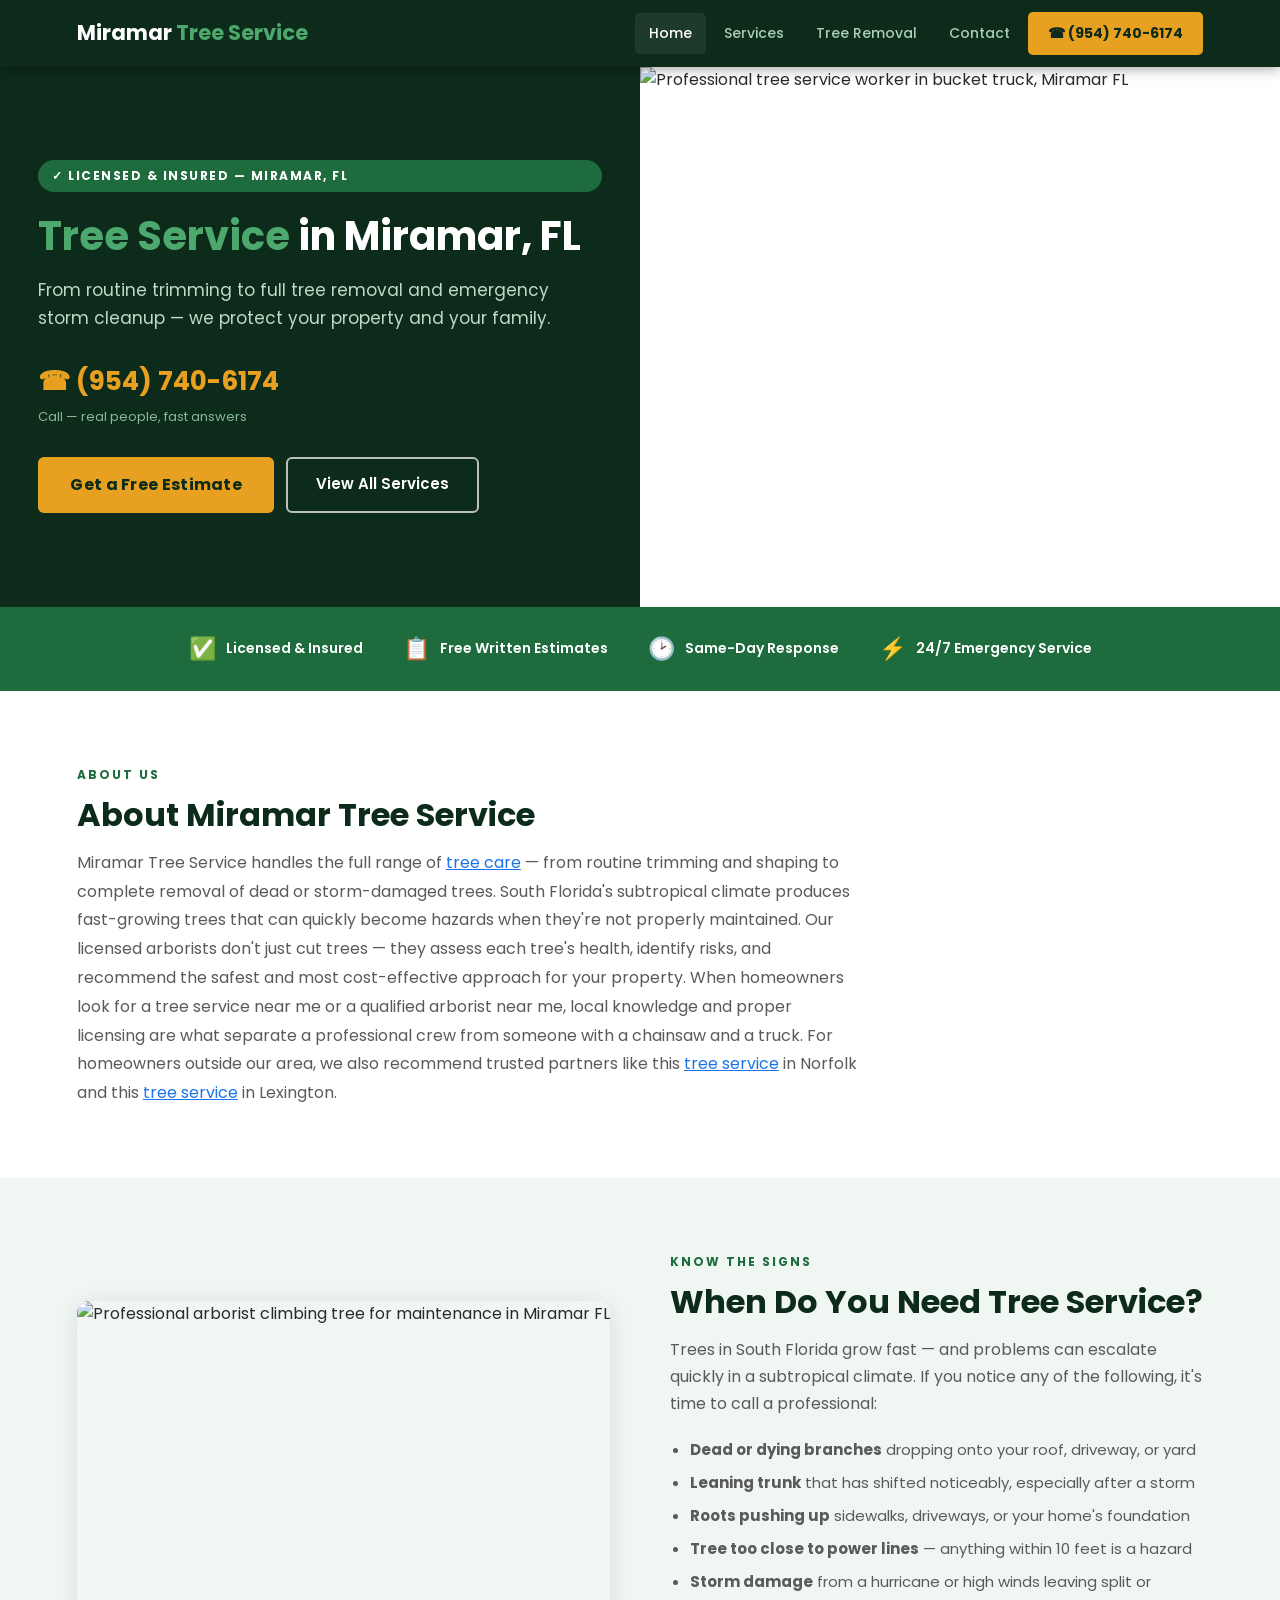
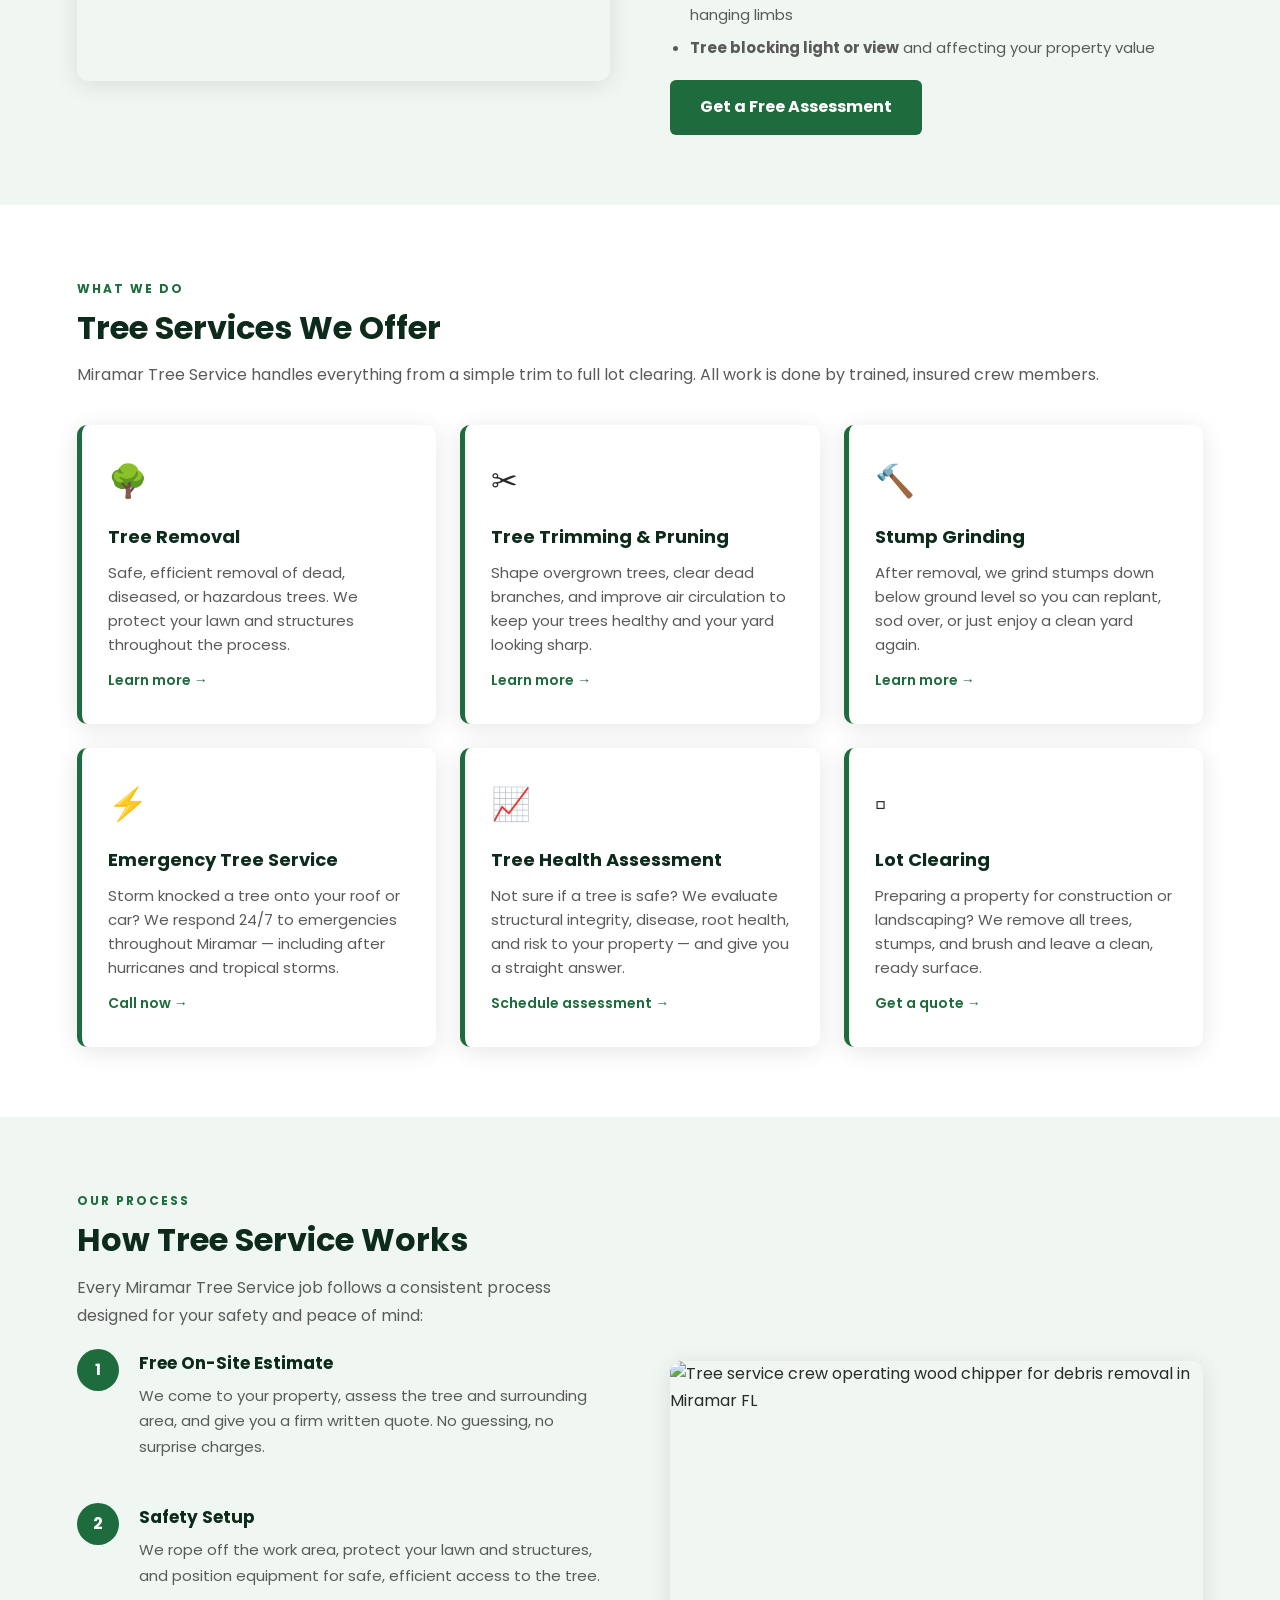
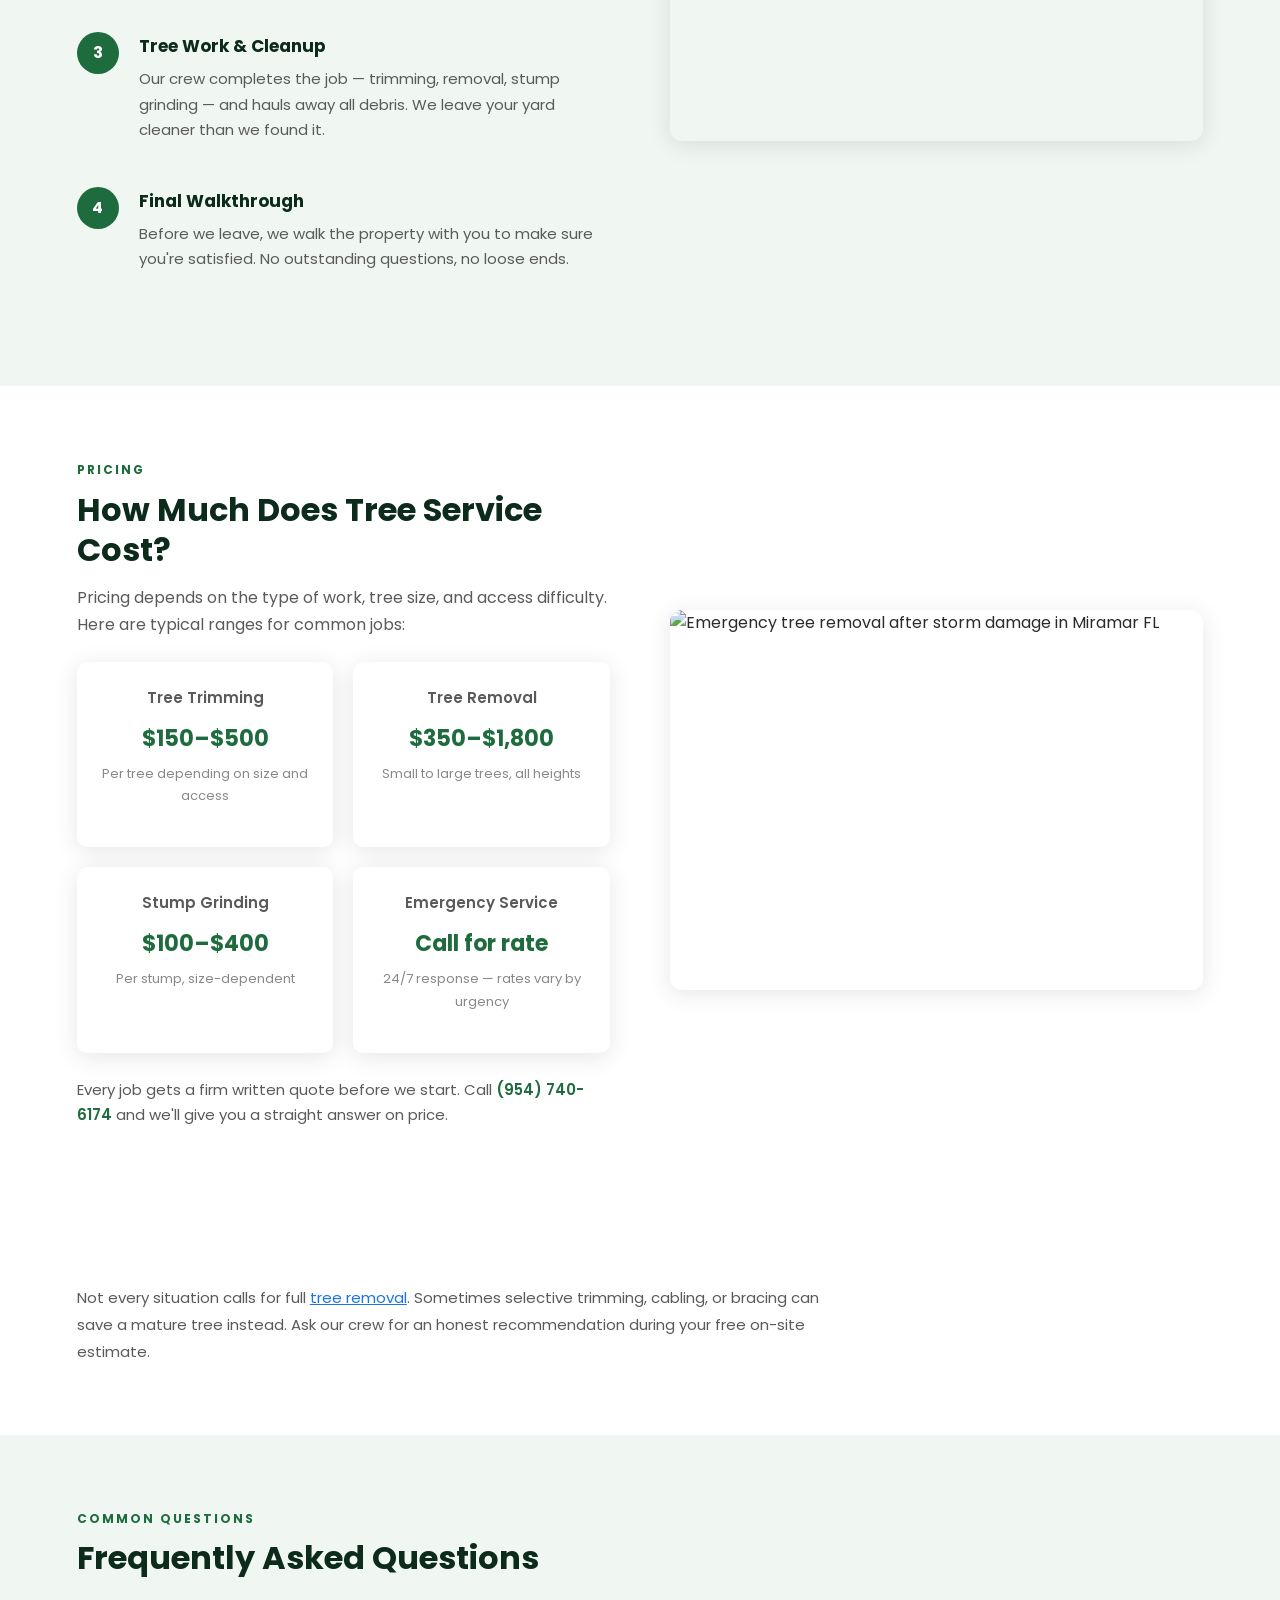
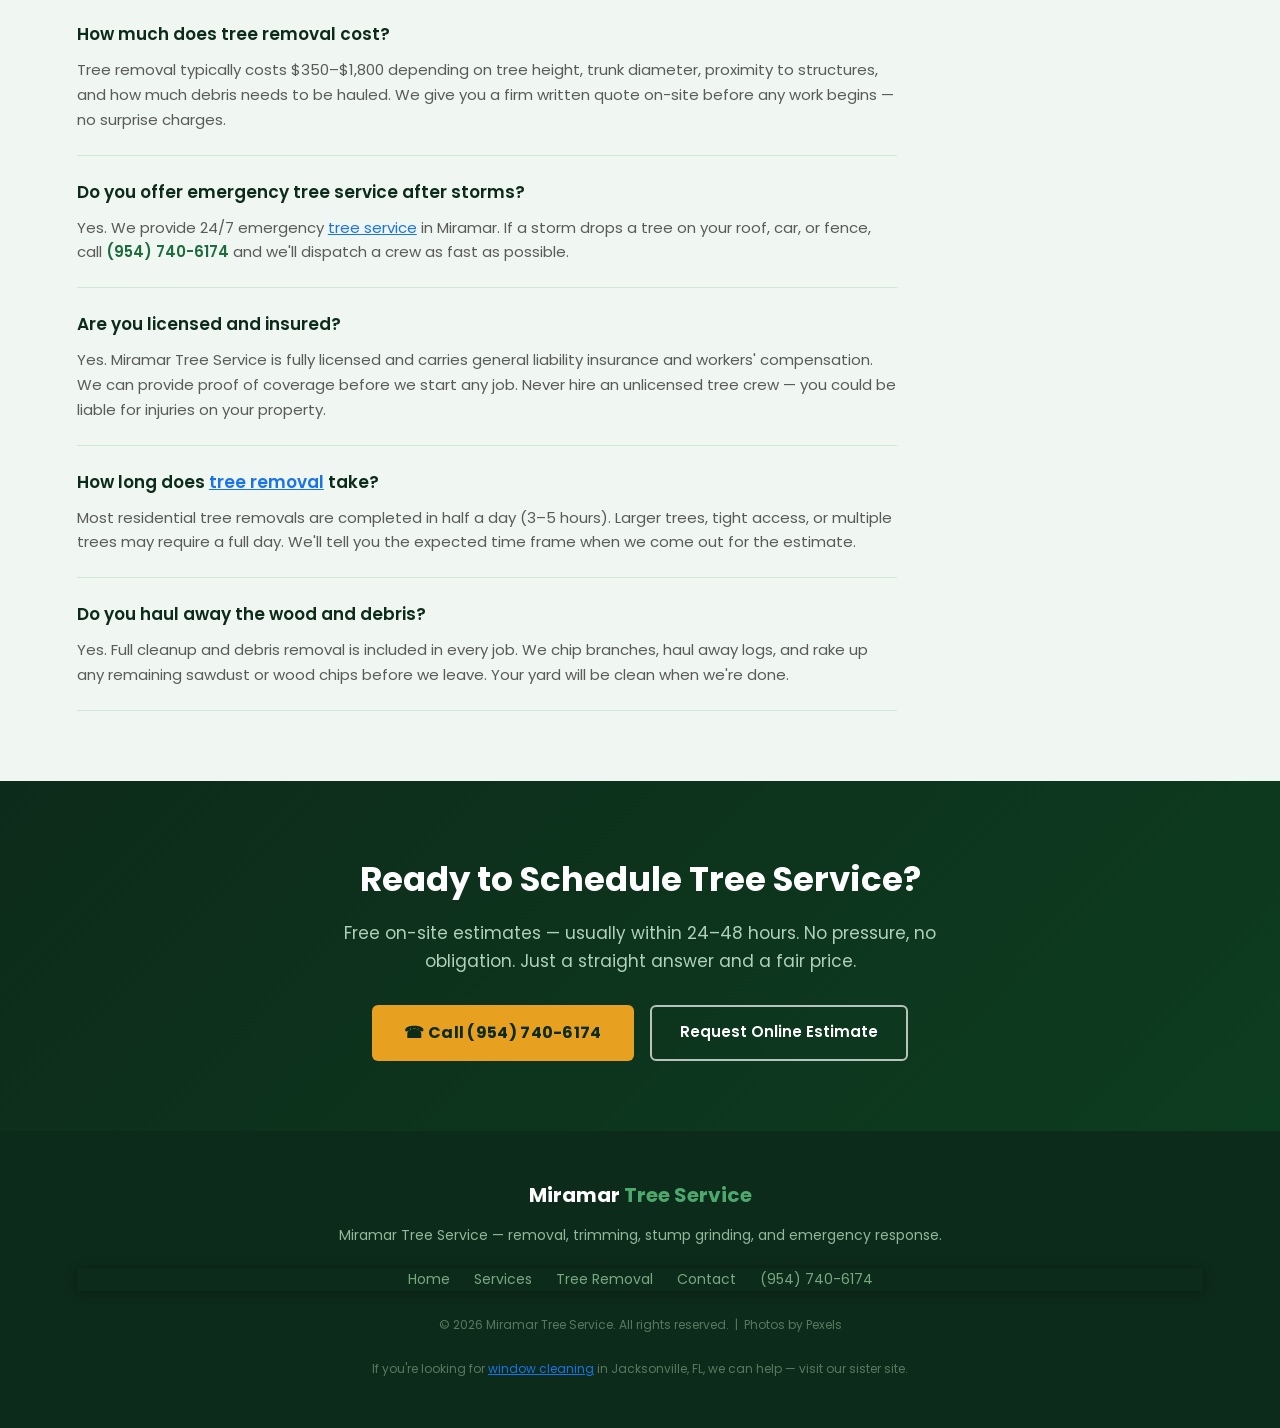
==== index.html @ 695e12b5 "Add self-referencing canonical tag" ====
<!DOCTYPE html>
<html lang="en">
<head>
  <link rel="canonical" href="https://www.treeservicemiramarfl.com/">
  <meta charset="UTF-8">
  <meta name="viewport" content="width=device-width, initial-scale=1.0">
  <title>Tree Service Miramar FL | Free Estimates — Miramar Tree Service</title>
  <meta name="description" content="Professional tree service in Miramar, FL. Tree removal, trimming, stump grinding, and emergency service. Local arborists, licensed and insured. Call (954) 740-6174 for a free estimate.">
  <link rel="icon" type="image/png" sizes="32x32" href="/favicon-32x32.png">
  <link rel="icon" type="image/png" sizes="16x16" href="/favicon-16x16.png">
  <link rel="icon" href="/favicon.ico" sizes="any">
  <link rel="apple-touch-icon" sizes="180x180" href="/apple-touch-icon.png">
  <link rel="icon" type="image/png" sizes="192x192" href="/android-chrome-192x192.png">
  <link rel="icon" type="image/png" sizes="512x512" href="/android-chrome-512x512.png">
  <link rel="preconnect" href="https://fonts.googleapis.com">
  <link rel="preconnect" href="https://fonts.gstatic.com" crossorigin>
  <link href="https://fonts.googleapis.com/css2?family=Poppins:wght@400;500;600;700;800&display=swap" rel="stylesheet">
  <link rel="stylesheet" href="styles.css">
  <script type="application/ld+json">
  {
    "@context": "https://schema.org",
    "@type": "LocalBusiness",
    "name": "Miramar Tree Service",
    "telephone": "(954) 740-6174",
    "address": {
      "@type": "PostalAddress",
      "addressLocality": "Miramar",
      "addressRegion": "FL",
      "addressCountry": "US"
    },
    "areaServed": ["Miramar, FL"],
    "description": "Professional tree removal, trimming, stump grinding, and emergency tree service in Miramar, FL.",
    "openingHours": "Mo-Sa 07:00-18:00"
  }
  </script>
  <script type="application/ld+json">
  {
    "@context": "https://schema.org",
    "@type": "FAQPage",
    "mainEntity": [
      {
        "@type": "Question",
        "name": "How much does tree removal cost?",
        "acceptedAnswer": { "@type": "Answer", "text": "Tree removal in Miramar typically runs $350–$1,200 for a standard residential tree, depending on height, diameter, and access. Larger trees over 60 feet or trees close to structures can run $1,500–$3,000. We provide a firm written quote before any work begins." }
      },
      {
        "@type": "Question",
        "name": "Do you offer emergency tree service in Miramar?",
        "acceptedAnswer": { "@type": "Answer", "text": "Yes. We provide 24/7 emergency tree service in Miramar. Storm-damaged trees, fallen limbs on roofs, and hazard trees are prioritized. Call (954) 740-6174 any time." }
      },
      {
        "@type": "Question",
        "name": "Are you licensed and insured?",
        "acceptedAnswer": { "@type": "Answer", "text": "Yes. Miramar Tree Service is fully licensed and carries general liability insurance and workers' compensation coverage. We can provide proof of insurance before your job begins." }
      }
    ]
  }
  </script>
</head>
<body>

<nav>
  <div class="nav-logo">Miramar <span>Tree Service</span></div>
  <div class="nav-links">
    <a href="/" class="active">Home</a>
    <a href="services.html">Services</a>
    <a href="tree-removal-miramar.html">Tree Removal</a>
    <a href="contact.html">Contact</a>
    <a href="tel:9547406174" class="nav-phone">&#9742; (954) 740-6174</a>
  </div>
</nav>

<!-- HERO: Split layout — dark left, photo right -->
<div class="hero-split">
  <div class="hero-text">
    <span class="hero-badge">&#10003; Licensed &amp; Insured — Miramar, FL</span>
    <h1><span>Tree Service</span> in Miramar, FL</h1>
    <p>From routine trimming to full tree removal and emergency storm cleanup — we protect your property and your family.</p>
    <div class="hero-phone-block">
      <a href="tel:9547406174">&#9742; (954) 740-6174</a>
      <small>Call — real people, fast answers</small>
    </div>
    <div class="hero-ctas">
      <a href="contact.html" class="btn-primary">Get a Free Estimate</a>
      <a href="services.html" class="btn-outline-white">View All Services</a>
    </div>
  </div>
  <div class="hero-image">
    <!-- Photo 1: Professional arborist in bucket truck — aerial tree work -->
    <img
      src="https://images.pexels.com/photos/6174457/pexels-photo-6174457.jpeg?auto=compress&cs=tinysrgb&w=1400"
      alt="Professional tree service worker in bucket truck, Miramar FL"
      loading="eager"
    >
  </div>
</div>

<!-- TRUST BAR -->
<div class="trust-bar">
  <div class="trust-bar-item"><span>&#9989;</span> Licensed &amp; Insured</div>
  <div class="trust-bar-item"><span>&#128203;</span> Free Written Estimates</div>
  <div class="trust-bar-item"><span>&#128337;</span> Same-Day Response</div>
  <div class="trust-bar-item"><span>&#9889;</span> 24/7 Emergency Service</div>
  
</div>

<!-- SECTION 1: What Is Tree Service in Miramar? -->
<section>
  <span class="section-label">About Us</span>
  <h2 class="section-title">About Miramar Tree Service</h2>
  <p style="color: var(--muted); font-size: 16px; max-width: 780px; line-height: 1.8;">Miramar Tree Service handles the full range of <a href="https://www.wilsonnctreeservice.com/" target="_blank" rel="noopener" style="color: #1a73e8; text-decoration: underline;">tree care</a> — from routine trimming and shaping to complete removal of dead or storm-damaged trees. South Florida's subtropical climate produces fast-growing trees that can quickly become hazards when they're not properly maintained. Our licensed arborists don't just cut trees — they assess each tree's health, identify risks, and recommend the safest and most cost-effective approach for your property. When homeowners look for a tree service near me or a qualified arborist near me, local knowledge and proper licensing are what separate a professional crew from someone with a chainsaw and a truck. For homeowners outside our area, we also recommend trusted partners like this <a href="https://www.treecarenorfolk.com/" target="_blank" rel="noopener" style="color: #1a73e8; text-decoration: underline;">tree service</a> in Norfolk and this <a href="https://www.bestlexingtontreeservice.com/" target="_blank" rel="noopener" style="color: #1a73e8; text-decoration: underline;">tree service</a> in Lexington.</p>
</section>

<!-- SECTION 2: When Do You Need Tree Service? — with Photo 2 -->
<section class="bg-light">
  <div class="split-section">
    <div class="split-photo">
      <!-- Photo 2: Arborist climbing tree with professional gear -->
      <img
        src="https://images.pexels.com/photos/34674271/pexels-photo-34674271.jpeg?auto=compress&cs=tinysrgb&w=1200"
        alt="Professional arborist climbing tree for maintenance in Miramar FL"
        loading="lazy"
      >
    </div>
    <div class="split-content">
      <span class="section-label">Know the Signs</span>
      <h2 class="section-title">When Do You Need Tree Service?</h2>
      <p>Trees in South Florida grow fast — and problems can escalate quickly in a subtropical climate. If you notice any of the following, it's time to call a professional:</p>
      <ul style="margin: 16px 0 16px 20px; color: var(--muted); line-height: 2.2; font-size: 15px;">
        <li><strong>Dead or dying branches</strong> dropping onto your roof, driveway, or yard</li>
        <li><strong>Leaning trunk</strong> that has shifted noticeably, especially after a storm</li>
        <li><strong>Roots pushing up</strong> sidewalks, driveways, or your home's foundation</li>
        <li><strong>Tree too close to power lines</strong> — anything within 10 feet is a hazard</li>
        <li><strong>Storm damage</strong> from a hurricane or high winds leaving split or hanging limbs</li>
        <li><strong>Tree blocking light or view</strong> and affecting your property value</li>
      </ul>
      <a href="contact.html" class="btn-green">Get a Free Assessment</a>
    </div>
  </div>
</section>

<!-- SECTION 3: Services Overview -->
<section>
  <span class="section-label">What We Do</span>
  <h2 class="section-title">Tree Services We Offer</h2>
  <p class="section-sub">Miramar Tree Service handles everything from a simple trim to full lot clearing. All work is done by trained, insured crew members.</p>
  <div class="services-grid">
    <div class="service-card">
      <div class="card-icon">&#127795;</div>
      <h3>Tree Removal</h3>
      <p>Safe, efficient removal of dead, diseased, or hazardous trees. We protect your lawn and structures throughout the process.</p>
      <a href="tree-removal-miramar.html">Learn more &rarr;</a>
    </div>
    <div class="service-card">
      <div class="card-icon">&#9986;</div>
      <h3>Tree Trimming &amp; Pruning</h3>
      <p>Shape overgrown trees, clear dead branches, and improve air circulation to keep your trees healthy and your yard looking sharp.</p>
      <a href="services.html">Learn more &rarr;</a>
    </div>
    <div class="service-card">
      <div class="card-icon">&#128296;</div>
      <h3>Stump Grinding</h3>
      <p>After removal, we grind stumps down below ground level so you can replant, sod over, or just enjoy a clean yard again.</p>
      <a href="services.html">Learn more &rarr;</a>
    </div>
    <div class="service-card">
      <div class="card-icon">&#9889;</div>
      <h3>Emergency Tree Service</h3>
      <p>Storm knocked a tree onto your roof or car? We respond 24/7 to emergencies throughout Miramar — including after hurricanes and tropical storms.</p>
      <a href="contact.html">Call now &rarr;</a>
    </div>
    <div class="service-card">
      <div class="card-icon">&#128200;</div>
      <h3>Tree Health Assessment</h3>
      <p>Not sure if a tree is safe? We evaluate structural integrity, disease, root health, and risk to your property — and give you a straight answer.</p>
      <a href="contact.html">Schedule assessment &rarr;</a>
    </div>
    <div class="service-card">
      <div class="card-icon">&#9643;</div>
      <h3>Lot Clearing</h3>
      <p>Preparing a property for construction or landscaping? We remove all trees, stumps, and brush and leave a clean, ready surface.</p>
      <a href="contact.html">Get a quote &rarr;</a>
    </div>
  </div>
</section>

<!-- SECTION 4: How Tree Service Works — with Photo 3 -->
<section class="bg-light">
  <div class="split-section reverse">
    <div class="split-photo">
      <!-- Photo 3: Worker operating wood chipper — debris management -->
      <img
        src="https://images.pexels.com/photos/11124086/pexels-photo-11124086.jpeg?auto=compress&cs=tinysrgb&w=1200"
        alt="Tree service crew operating wood chipper for debris removal in Miramar FL"
        loading="lazy"
      >
    </div>
    <div class="split-content">
      <span class="section-label">Our Process</span>
      <h2 class="section-title">How Tree Service Works</h2>
      <p>Every Miramar Tree Service job follows a consistent process designed for your safety and peace of mind:</p>
      <ul class="steps-list" style="margin-top: 20px;">
        <li class="step-item">
          <div class="step-num">1</div>
          <div>
            <h3>Free On-Site Estimate</h3>
            <p>We come to your property, assess the tree and surrounding area, and give you a firm written quote. No guessing, no surprise charges.</p>
          </div>
        </li>
        <li class="step-item">
          <div class="step-num">2</div>
          <div>
            <h3>Safety Setup</h3>
            <p>We rope off the work area, protect your lawn and structures, and position equipment for safe, efficient access to the tree.</p>
          </div>
        </li>
        <li class="step-item">
          <div class="step-num">3</div>
          <div>
            <h3>Tree Work &amp; Cleanup</h3>
            <p>Our crew completes the job — trimming, removal, stump grinding — and hauls away all debris. We leave your yard cleaner than we found it.</p>
          </div>
        </li>
        <li class="step-item">
          <div class="step-num">4</div>
          <div>
            <h3>Final Walkthrough</h3>
            <p>Before we leave, we walk the property with you to make sure you're satisfied. No outstanding questions, no loose ends.</p>
          </div>
        </li>
      </ul>
    </div>
  </div>
</section>

<!-- SECTION 5: How Much Does Tree Service Cost? — with Photo 5 -->
<section>
  <div class="split-section">
    <div class="split-content">
      <span class="section-label">Pricing</span>
      <h2 class="section-title">How Much Does Tree Service Cost?</h2>
      <p>Pricing depends on the type of work, tree size, and access difficulty. Here are typical ranges for common jobs:</p>
      <div class="pricing-grid" style="margin: 24px 0;">
        <div class="price-card">
          <h3>Tree Trimming</h3>
          <div class="price-range">$150–$500</div>
          <p>Per tree depending on size and access</p>
        </div>
        <div class="price-card">
          <h3>Tree Removal</h3>
          <div class="price-range">$350–$1,800</div>
          <p>Small to large trees, all heights</p>
        </div>
        <div class="price-card">
          <h3>Stump Grinding</h3>
          <div class="price-range">$100–$400</div>
          <p>Per stump, size-dependent</p>
        </div>
        <div class="price-card">
          <h3>Emergency Service</h3>
          <div class="price-range">Call for rate</div>
          <p>24/7 response — rates vary by urgency</p>
        </div>
      </div>
      <p style="font-size: 15px; color: var(--muted);">Every job gets a firm written quote before we start. Call <a href="tel:9547406174" style="color: var(--green); font-weight: 600;">(954) 740-6174</a> and we'll give you a straight answer on price.</p>
    </div>
    <div class="split-photo">
      <!-- Photo 5: Storm damage tree removal -->
      <img
        src="https://images.pexels.com/photos/30387775/pexels-photo-30387775.jpeg?auto=compress&cs=tinysrgb&w=1200"
        alt="Emergency tree removal after storm damage in Miramar FL"
        loading="lazy"
      >
    </div>
  </div>
</section>

<!-- SECTION 5B: Additional Resource -->
<section>
  <p style="color: var(--muted); font-size: 15px; max-width: 780px; line-height: 1.8;">Not every situation calls for full <a href="http://www.tauntontreecare.com/" target="_blank" rel="noopener" style="color: #1a73e8; text-decoration: underline;">tree removal</a>. Sometimes selective trimming, cabling, or bracing can save a mature tree instead. Ask our crew for an honest recommendation during your free on-site estimate.</p>
</section>

<!-- SECTION 6: FAQ -->
<section class="bg-light">
  <span class="section-label">Common Questions</span>
  <h2 class="section-title">Frequently Asked Questions</h2>
  <div class="faq-list" style="margin-top: 20px;">
    <div class="faq-item">
      <h3>How much does tree removal cost?</h3>
      <p>Tree removal typically costs $350–$1,800 depending on tree height, trunk diameter, proximity to structures, and how much debris needs to be hauled. We give you a firm written quote on-site before any work begins — no surprise charges.</p>
    </div>
    <div class="faq-item">
      <h3>Do you offer emergency tree service after storms?</h3>
      <p>Yes. We provide 24/7 emergency <a href="https://morgantreemansolutions.com.au/" target="_blank" rel="noopener" style="color: #1a73e8; text-decoration: underline;">tree service</a> in Miramar. If a storm drops a tree on your roof, car, or fence, call <a href="tel:9547406174" style="color: var(--green); font-weight: 600;">(954) 740-6174</a> and we'll dispatch a crew as fast as possible.</p>
    </div>
    <div class="faq-item">
      <h3>Are you licensed and insured?</h3>
      <p>Yes. Miramar Tree Service is fully licensed and carries general liability insurance and workers' compensation. We can provide proof of coverage before we start any job. Never hire an unlicensed tree crew — you could be liable for injuries on your property.</p>
    </div>
    <div class="faq-item">
      <h3>How long does <a href="https://www.newarkstumpgrinding.com/" target="_blank" rel="noopener" style="color:#1a73e8;text-decoration:underline;">tree removal</a> take?</h3>
      <p>Most residential tree removals are completed in half a day (3–5 hours). Larger trees, tight access, or multiple trees may require a full day. We'll tell you the expected time frame when we come out for the estimate.</p>
    </div>
    <div class="faq-item">
      <h3>Do you haul away the wood and debris?</h3>
      <p>Yes. Full cleanup and debris removal is included in every job. We chip branches, haul away logs, and rake up any remaining sawdust or wood chips before we leave. Your yard will be clean when we're done.</p>
    </div>
  </div>
</section>

<!-- CTA BANNER -->
<section class="cta-banner">
  <h2>Ready to Schedule Tree Service?</h2>
  <p>Free on-site estimates — usually within 24–48 hours. No pressure, no obligation. Just a straight answer and a fair price.</p>
  <div class="cta-actions">
    <a href="tel:9547406174" class="btn-primary">&#9742; Call (954) 740-6174</a>
    <a href="contact.html" class="btn-outline-white">Request Online Estimate</a>
  </div>
</section>

<footer>
  <div class="footer-logo">Miramar <span>Tree Service</span></div>
  <p>Miramar Tree Service — removal, trimming, stump grinding, and emergency response.</p>
  <nav>
    <a href="/">Home</a>
    <a href="services.html">Services</a>
    <a href="tree-removal-miramar.html">Tree Removal</a>
    <a href="contact.html">Contact</a>
    <a href="tel:9547406174">(954) 740-6174</a>
  </nav>
  <p class="footer-credit">&copy; 2026 Miramar Tree Service. All rights reserved. &nbsp;|&nbsp; <a href="https://www.pexels.com" style="color: inherit;" target="_blank" rel="noopener">Photos by Pexels</a></p>
  <p class="footer-credit">If you're looking for <a href="https://www.jacksonvilleflwindowcleaning.com/" target="_blank" rel="noopener" style="color:#1a73e8;text-decoration:underline;">window cleaning</a> in Jacksonville, FL, we can help — visit our sister site.</p>
</footer>

</body>
</html>
---- styles.css ----
/* =================================
   Tree Service Miramar — Modern Green Theme
   iDeVRM Lead Gen — v2 layout
   ================================= */

* { margin: 0; padding: 0; box-sizing: border-box; }

:root {
  --green: #1e6b3d;
  --green-dark: #0d3d20;
  --green-light: #4ca86c;
  --amber: #e8a020;
  --amber-dark: #c88a10;
  --dark: #0d2b1a;
  --text: #2a2a2a;
  --muted: #5a5a5a;
  --light: #f0f7f2;
  --white: #ffffff;
  --border: #d0e8d8;
  --shadow: 0 4px 24px rgba(0,0,0,0.10);
}

body { font-family: 'Poppins', 'Segoe UI', Arial, sans-serif; color: var(--text); line-height: 1.65; }
a { text-decoration: none; color: inherit; }
img { max-width: 100%; display: block; }

/* ── BUTTONS ── */
.btn-primary {
  display: inline-block;
  background: var(--amber);
  color: var(--dark);
  padding: 15px 32px;
  border-radius: 6px;
  font-size: 16px;
  font-weight: 700;
  letter-spacing: 0.3px;
  transition: background 0.2s, transform 0.15s;
  cursor: pointer;
  border: none;
}
.btn-primary:hover { background: var(--amber-dark); transform: translateY(-1px); }

.btn-outline-white {
  display: inline-block;
  border: 2px solid rgba(255,255,255,0.7);
  color: var(--white);
  padding: 13px 28px;
  border-radius: 6px;
  font-size: 15px;
  font-weight: 600;
  transition: all 0.2s;
}
.btn-outline-white:hover { border-color: var(--white); background: rgba(255,255,255,0.1); }

.btn-green {
  display: inline-block;
  background: var(--green);
  color: var(--white);
  padding: 14px 30px;
  border-radius: 6px;
  font-size: 16px;
  font-weight: 700;
  transition: background 0.2s;
  cursor: pointer;
  border: none;
}
.btn-green:hover { background: var(--green-dark); }

/* ── NAV ── */
nav {
  background: var(--dark);
  padding: 0 6%;
  display: flex;
  align-items: center;
  justify-content: space-between;
  position: sticky;
  top: 0;
  z-index: 100;
  box-shadow: 0 2px 12px rgba(0,0,0,0.35);
}
.nav-logo { color: var(--white); font-size: 21px; font-weight: 700; padding: 16px 0; }
.nav-logo span { color: var(--green-light); }
.nav-links { display: flex; gap: 4px; align-items: center; }
.nav-links a { color: #aacfb5; padding: 9px 14px; font-size: 14px; font-weight: 500; transition: color 0.2s; border-radius: 5px; }
.nav-links a:hover, .nav-links a.active { color: var(--white); background: rgba(255,255,255,0.07); }
.nav-phone {
  background: var(--amber) !important;
  color: var(--dark) !important;
  padding: 10px 20px !important;
  border-radius: 5px;
  font-weight: 700 !important;
  font-size: 14px !important;
}
.nav-phone:hover { background: var(--amber-dark) !important; }

/* ── SPLIT HERO ── */
.hero-split {
  display: grid;
  grid-template-columns: 1fr 1fr;
  min-height: 540px;
}
.hero-text {
  background: var(--dark);
  padding: 70px 6% 70px 6%;
  display: flex;
  flex-direction: column;
  justify-content: center;
}
.hero-badge {
  display: inline-block;
  background: var(--green);
  color: var(--white);
  font-size: 12px;
  font-weight: 700;
  letter-spacing: 1.5px;
  text-transform: uppercase;
  padding: 6px 14px;
  border-radius: 30px;
  margin-bottom: 20px;
}
.hero-text h1 { color: var(--white); font-size: 40px; line-height: 1.2; margin-bottom: 16px; }
.hero-text h1 span { color: var(--green-light); }
.hero-text p { color: #c0d8c8; font-size: 17px; margin-bottom: 28px; }
.hero-phone-block { margin-bottom: 28px; }
.hero-phone-block a { color: var(--amber); font-size: 26px; font-weight: 700; display: block; }
.hero-phone-block small { color: #88b898; font-size: 13px; }
.hero-ctas { display: flex; gap: 12px; flex-wrap: wrap; }
.hero-image { position: relative; overflow: hidden; }
.hero-image img { width: 100%; height: 100%; object-fit: cover; }

/* ── TRUST BAR ── */
.trust-bar {
  background: var(--green);
  padding: 24px 6%;
  display: flex;
  justify-content: center;
  gap: 40px;
  flex-wrap: wrap;
}
.trust-bar-item { display: flex; align-items: center; gap: 10px; color: var(--white); font-size: 14px; font-weight: 600; }
.trust-bar-item span { font-size: 22px; }

/* ── SECTIONS ── */
section { padding: 70px 6%; }
.bg-light { background: var(--light); }
.section-label {
  display: inline-block;
  color: var(--green);
  font-size: 12px;
  font-weight: 700;
  letter-spacing: 2px;
  text-transform: uppercase;
  margin-bottom: 10px;
}
.section-title { font-size: 32px; font-weight: 700; color: var(--dark); margin-bottom: 14px; line-height: 1.25; }
.section-sub { color: var(--muted); font-size: 16px; margin-bottom: 36px; }

/* ── CONTENT + PHOTO SPLITS ── */
.split-section {
  display: grid;
  grid-template-columns: 1fr 1fr;
  gap: 60px;
  align-items: center;
}
.split-section.reverse { direction: rtl; }
.split-section.reverse > * { direction: ltr; }
.split-photo {
  border-radius: 12px;
  overflow: hidden;
  box-shadow: var(--shadow);
}
.split-photo img { width: 100%; height: 380px; object-fit: cover; }
.split-content p { color: var(--muted); font-size: 16px; line-height: 1.7; margin-bottom: 16px; }

/* ── SERVICE CARDS ── */
.services-grid { display: grid; grid-template-columns: repeat(auto-fill, minmax(270px, 1fr)); gap: 24px; margin-top: 8px; }
.service-card {
  background: var(--white);
  border-radius: 10px;
  padding: 30px 26px;
  box-shadow: var(--shadow);
  border-left: 5px solid var(--green);
  transition: transform 0.2s, box-shadow 0.2s;
}
.service-card:hover { transform: translateY(-4px); box-shadow: 0 10px 32px rgba(0,0,0,0.13); }
.service-card .card-icon { font-size: 32px; margin-bottom: 14px; }
.service-card h3 { font-size: 18px; font-weight: 700; margin-bottom: 10px; color: var(--dark); }
.service-card p { font-size: 15px; color: var(--muted); line-height: 1.6; }
.service-card a { color: var(--green); font-weight: 600; font-size: 14px; display: inline-block; margin-top: 12px; }
.service-card a:hover { color: var(--green-dark); text-decoration: underline; }

/* ── PROCESS STEPS ── */
.steps-list { list-style: none; }
.step-item { display: flex; gap: 20px; margin-bottom: 28px; align-items: flex-start; }
.step-num {
  flex-shrink: 0;
  width: 42px;
  height: 42px;
  background: var(--green);
  color: var(--white);
  border-radius: 50%;
  display: flex;
  align-items: center;
  justify-content: center;
  font-weight: 700;
  font-size: 16px;
}
.step-item h3 { font-size: 17px; font-weight: 700; margin-bottom: 6px; color: var(--dark); }
.step-item p { font-size: 15px; color: var(--muted); }

/* ── PRICING CARDS ── */
.pricing-grid { display: grid; grid-template-columns: repeat(auto-fill, minmax(200px, 1fr)); gap: 20px; margin-top: 10px; }
.price-card { background: var(--white); border-radius: 10px; padding: 24px 20px; text-align: center; box-shadow: var(--shadow); }
.price-card h3 { font-size: 15px; font-weight: 600; color: var(--muted); margin-bottom: 10px; }
.price-range { font-size: 22px; font-weight: 700; color: var(--green); margin-bottom: 6px; }
.price-card p { font-size: 13px; color: #888; }

/* ── FAQ ── */
.faq-list { max-width: 820px; }
.faq-item { border-bottom: 1px solid var(--border); padding: 22px 0; }
.faq-item h3 { font-size: 17px; font-weight: 600; color: var(--dark); margin-bottom: 10px; }
.faq-item p { color: var(--muted); font-size: 15px; line-height: 1.65; }

/* ── CTA BANNER ── */
.cta-banner {
  background: linear-gradient(135deg, var(--dark) 0%, var(--green-dark) 100%);
  padding: 70px 6%;
  text-align: center;
}
.cta-banner h2 { color: var(--white); font-size: 34px; font-weight: 700; margin-bottom: 12px; }
.cta-banner p { color: #b0d0ba; font-size: 17px; margin-bottom: 30px; max-width: 600px; margin-left: auto; margin-right: auto; }
.cta-banner .cta-actions { display: flex; gap: 16px; justify-content: center; flex-wrap: wrap; }

/* ── PAGE HEADER ── */
.page-header {
  background-size: cover;
  background-position: center;
  background-repeat: no-repeat;
  padding: 70px 6%;
  text-align: center;
}
.page-header h1 { color: var(--white); font-size: 38px; font-weight: 700; margin-bottom: 12px; }
.page-header p { color: #e8f0ea; font-size: 17px; max-width: 620px; margin: 0 auto; }

/* ── CONTACT FORM ── */
.contact-grid { display: grid; grid-template-columns: 1fr 1fr; gap: 60px; max-width: 1060px; }
.contact-info h2 { font-size: 27px; font-weight: 700; margin-bottom: 16px; color: var(--dark); }
.contact-info p { color: var(--muted); margin-bottom: 24px; font-size: 16px; }
.contact-detail { display: flex; align-items: flex-start; gap: 14px; margin-bottom: 18px; }
.contact-detail .icon { font-size: 22px; }
.contact-detail strong { display: block; color: var(--dark); font-size: 15px; margin-bottom: 2px; }
.contact-detail span { font-size: 14px; color: var(--muted); }
form .form-group { margin-bottom: 18px; }
form label { display: block; font-weight: 600; margin-bottom: 6px; font-size: 14px; color: #444; }
form input, form textarea, form select {
  width: 100%;
  padding: 13px 15px;
  border: 1.5px solid var(--border);
  border-radius: 6px;
  font-size: 15px;
  font-family: inherit;
  transition: border-color 0.2s;
  background: var(--white);
}
form input:focus, form textarea:focus, form select:focus { border-color: var(--green); outline: none; }
form textarea { height: 130px; resize: vertical; }
form button { width: 100%; margin-top: 6px; font-size: 16px; padding: 16px; }

/* ── SERVICE AREAS ── */
.areas-grid { display: grid; grid-template-columns: repeat(auto-fill, minmax(200px, 1fr)); gap: 16px; }
.area-card { background: var(--white); border-radius: 8px; padding: 20px; box-shadow: 0 2px 10px rgba(0,0,0,0.07); border-top: 3px solid var(--green); }
.area-card h3 { font-size: 15px; font-weight: 700; color: var(--dark); margin-bottom: 6px; }
.area-card p { font-size: 13px; color: var(--muted); }

/* ── FOOTER ── */
footer {
  background: var(--dark);
  color: #90b89a;
  padding: 48px 6%;
  text-align: center;
}
footer .footer-logo { color: var(--white); font-size: 20px; font-weight: 700; margin-bottom: 12px; }
footer .footer-logo span { color: var(--green-light); }
footer p { font-size: 14px; line-height: 1.7; }
footer nav { margin-top: 20px; display: flex; justify-content: center; gap: 24px; flex-wrap: wrap; }
footer nav a { color: #78a882; font-size: 14px; transition: color 0.2s; }
footer nav a:hover { color: var(--white); }
.footer-credit { margin-top: 24px; font-size: 12px; color: #5a7860; }

/* ── RESPONSIVE ── */
@media (max-width: 900px) {
  .hero-split { grid-template-columns: 1fr; }
  .hero-image { height: 280px; }
  .hero-image img { height: 280px; }
  .split-section, .split-section.reverse { grid-template-columns: 1fr; direction: ltr; }
  .contact-grid { grid-template-columns: 1fr; }
}
@media (max-width: 768px) {
  nav { flex-wrap: wrap; padding: 12px 5%; gap: 8px; }
  .nav-links { flex-wrap: wrap; gap: 4px; }
  .hero-text { padding: 50px 5%; }
  .hero-text h1 { font-size: 28px; }
  section { padding: 50px 5%; }
  .section-title { font-size: 26px; }
  .trust-bar { gap: 20px; padding: 20px 5%; }
  .cta-banner h2 { font-size: 26px; }
  .page-header h1 { font-size: 28px; }
}
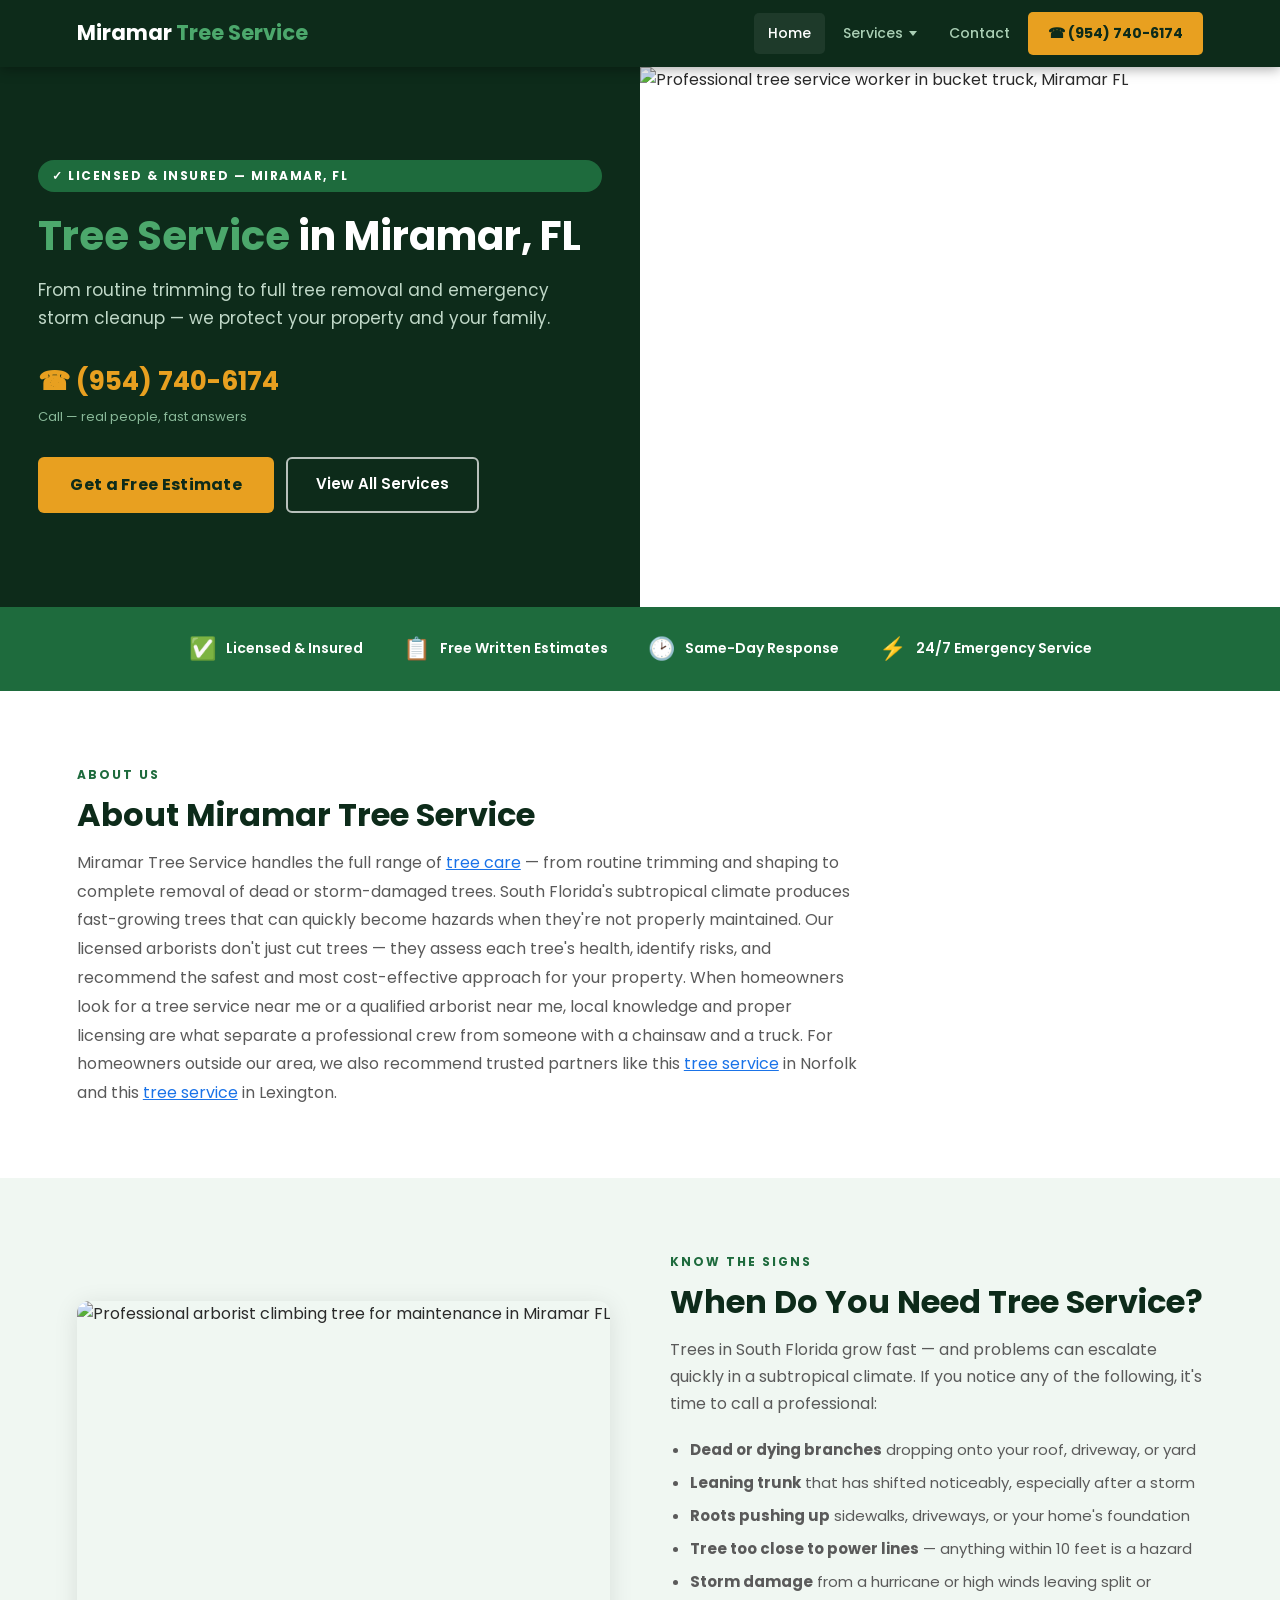
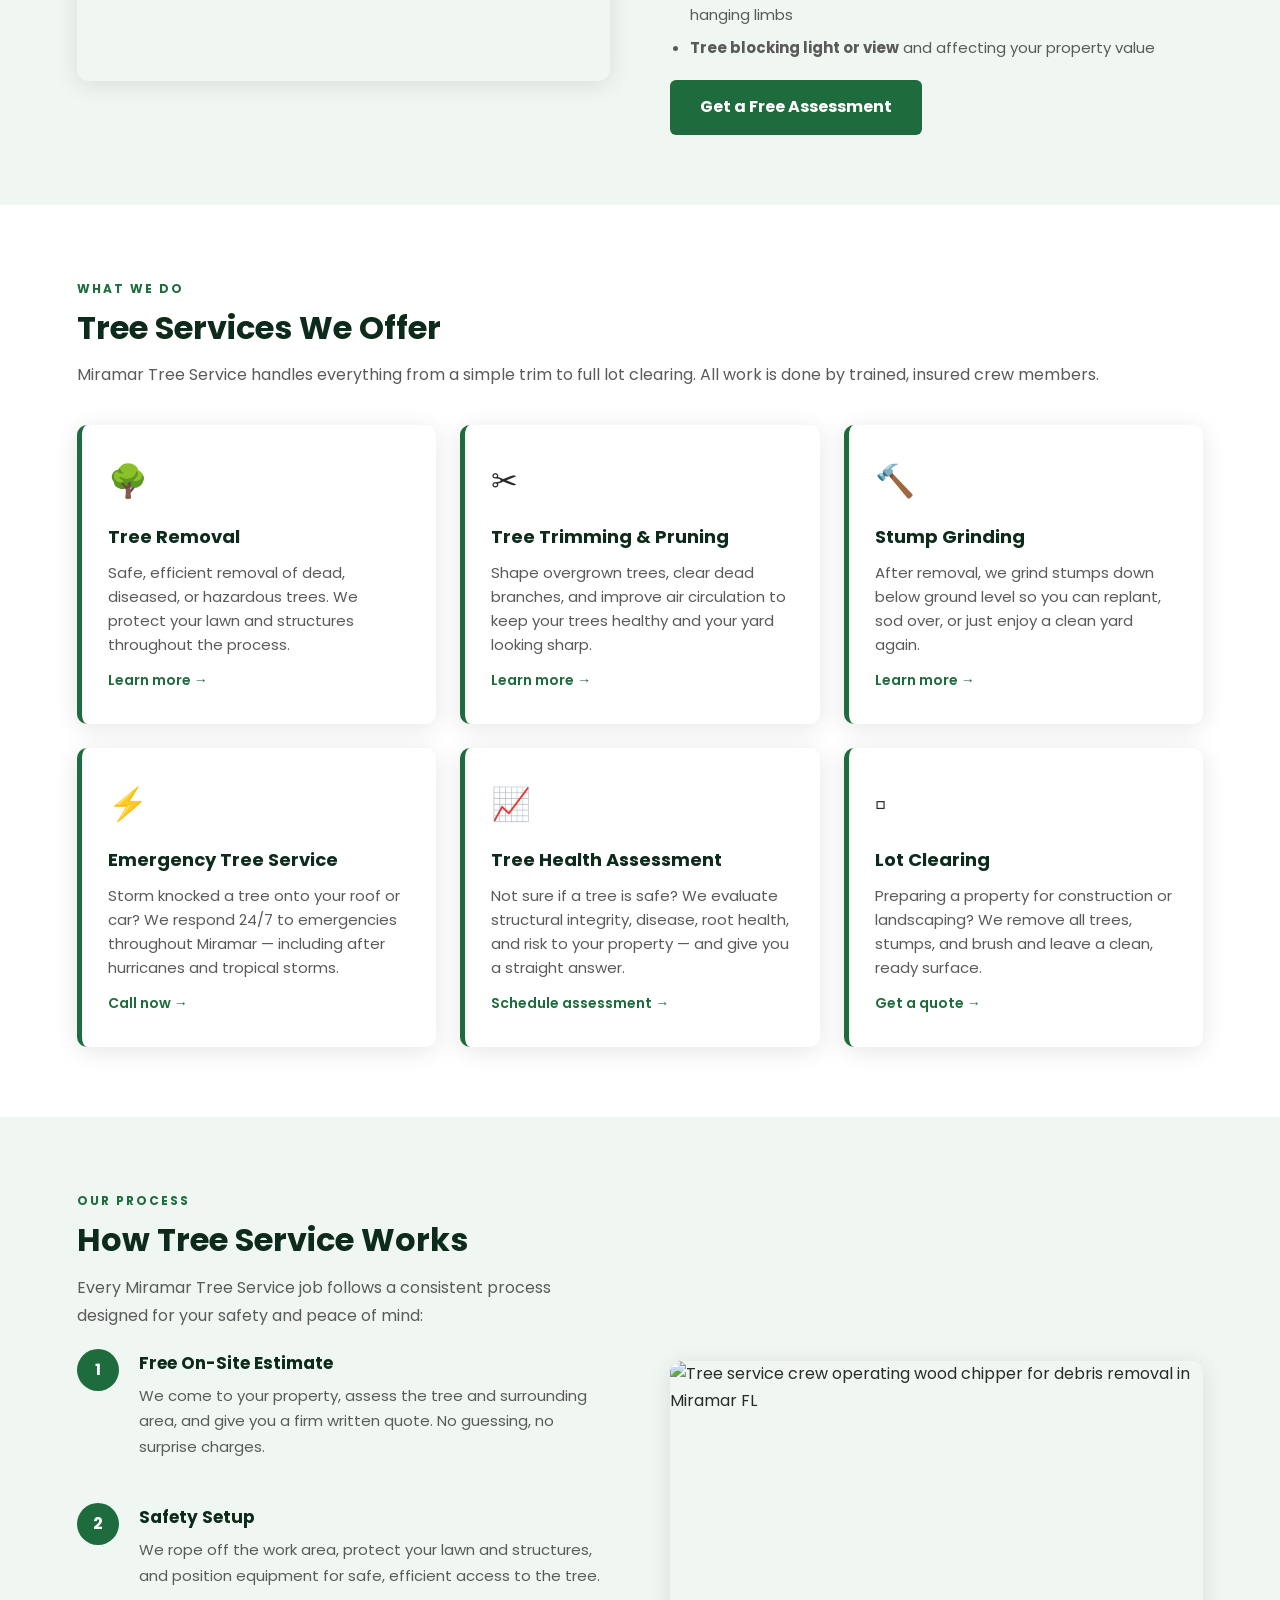
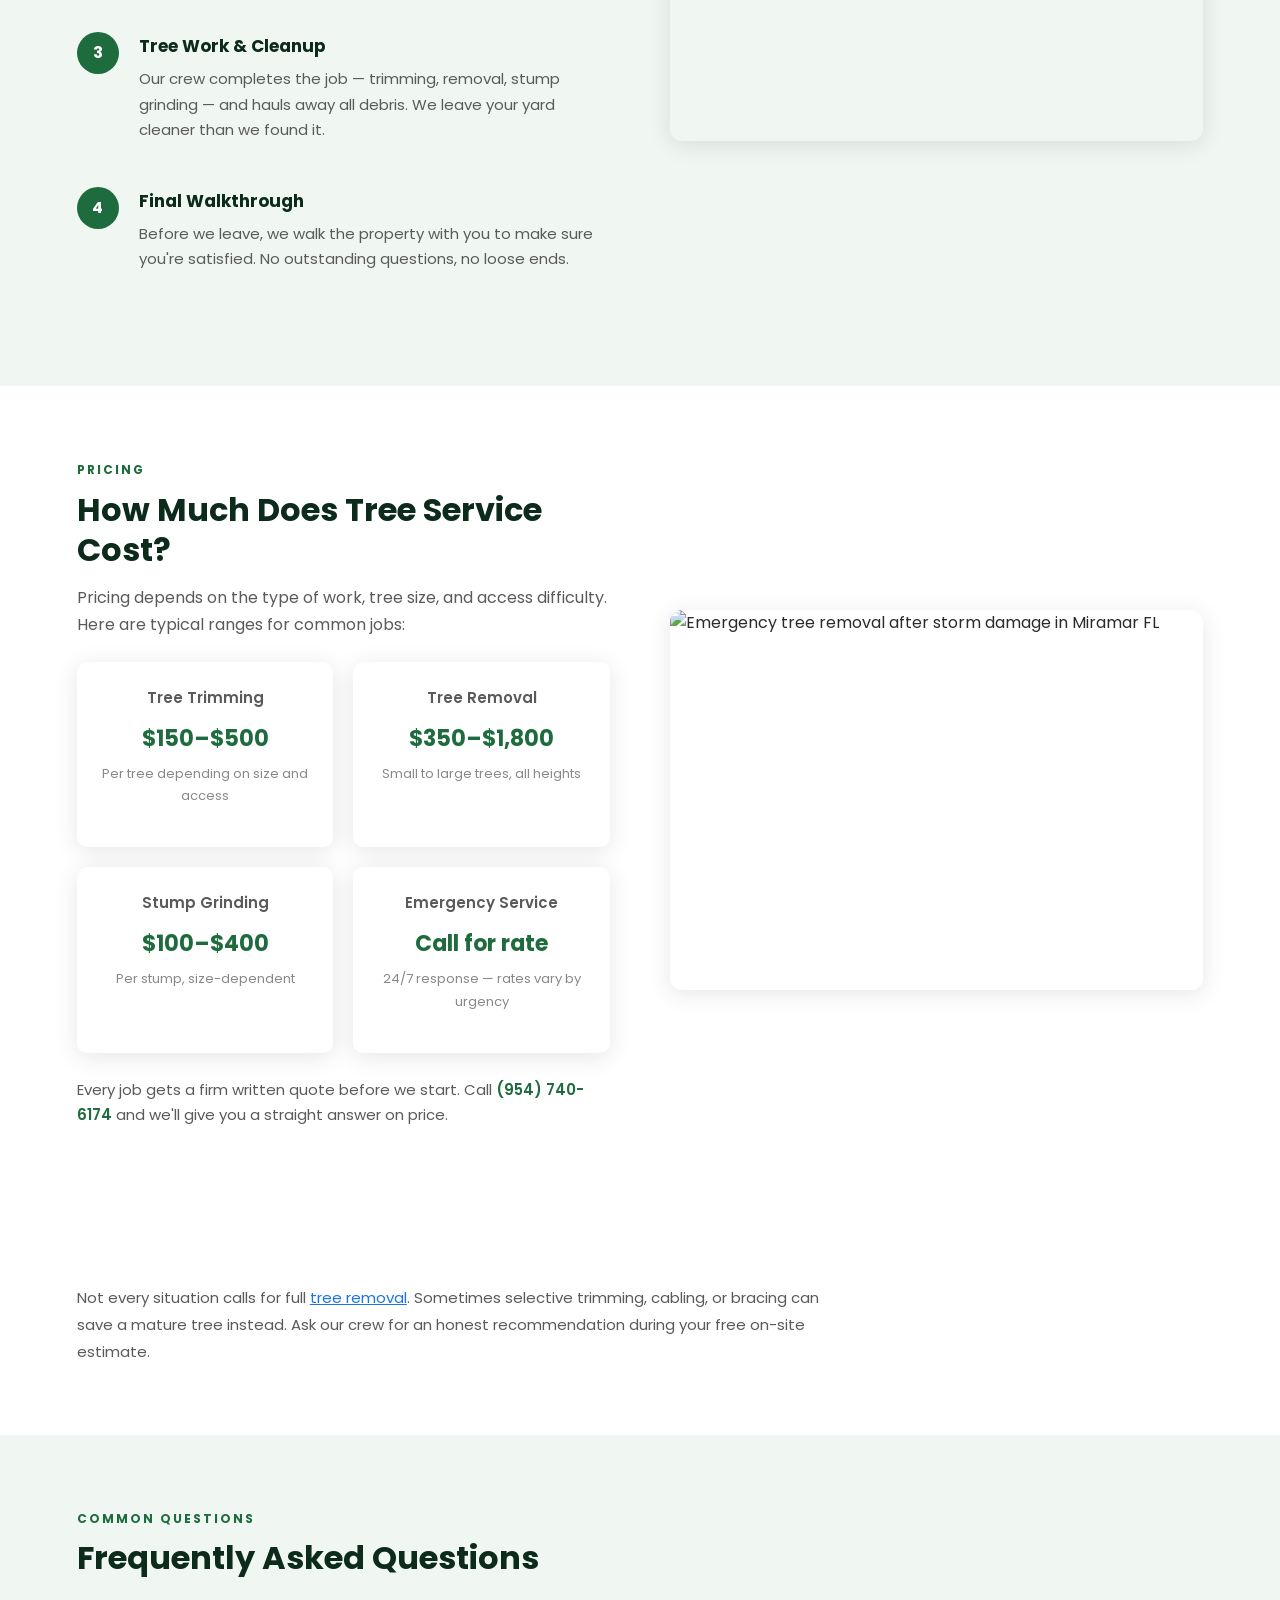
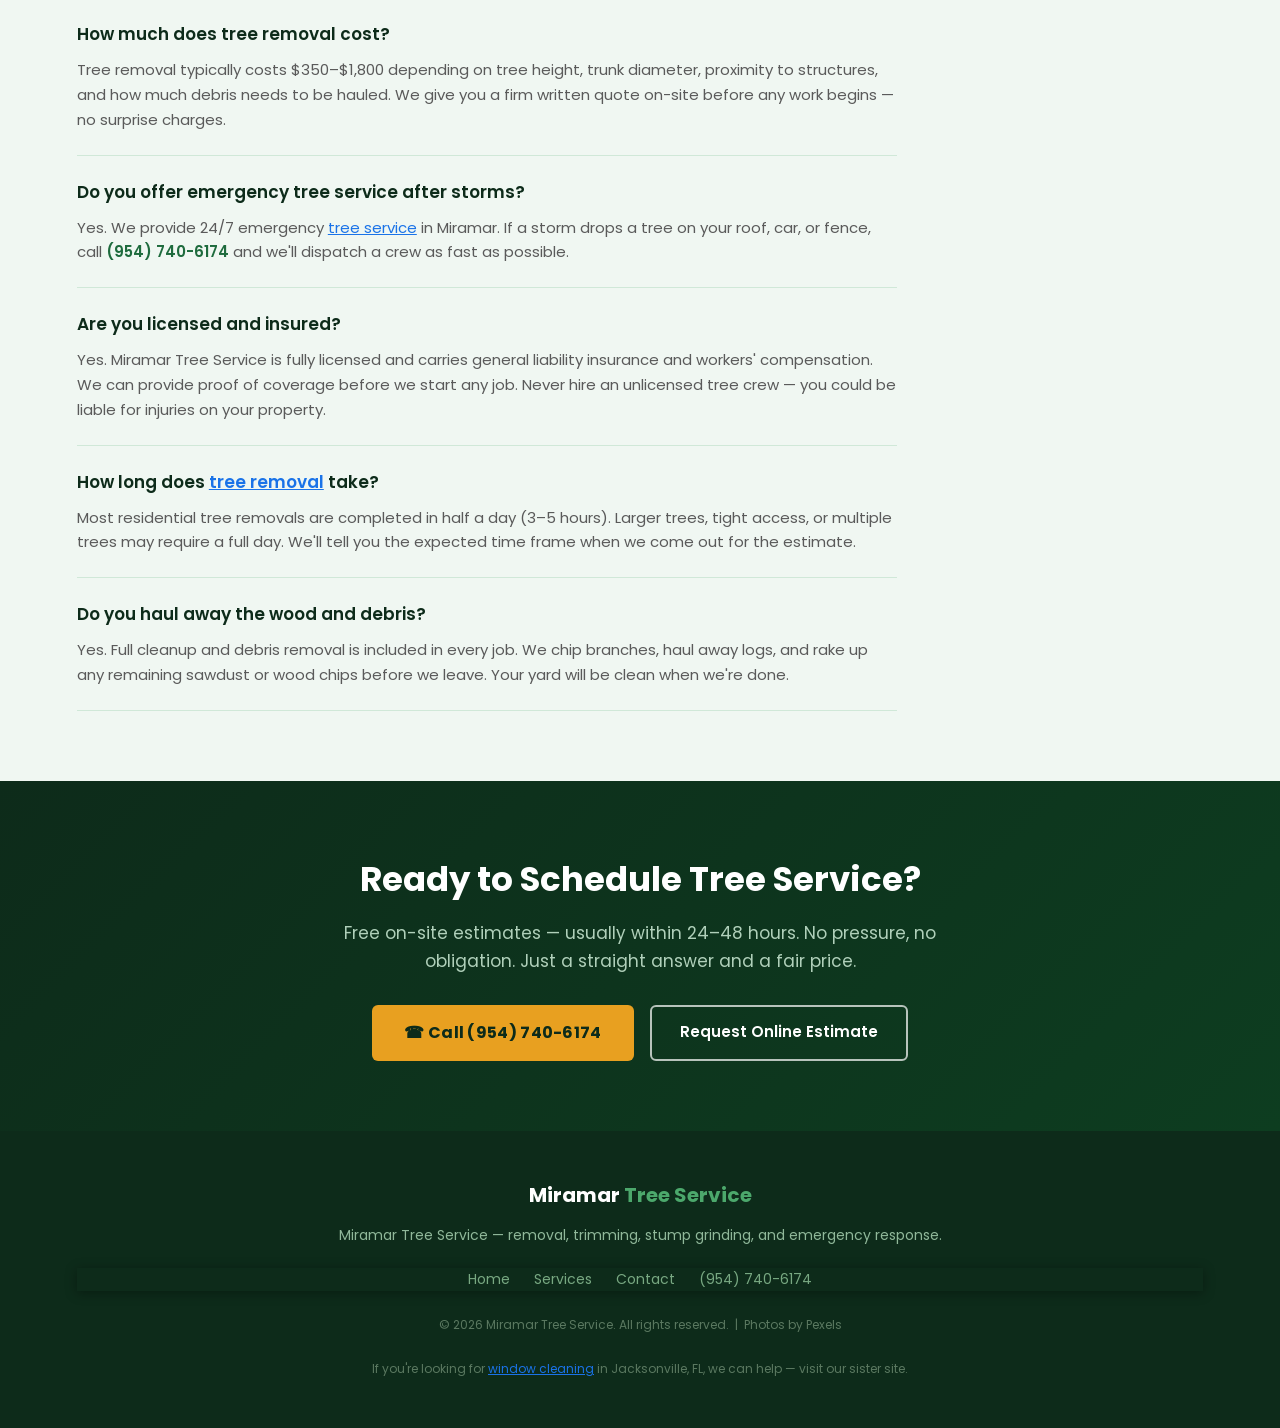
==== commit cadb3102: "Add 4 service pages (trimming, palm, stump grinding, emergency) + Services nav dropdown" ====
--- a/index.html
+++ b/index.html
@@ -63,8 +63,18 @@
   <div class="nav-logo">Miramar <span>Tree Service</span></div>
   <div class="nav-links">
     <a href="/" class="active">Home</a>
-    <a href="services.html">Services</a>
-    <a href="tree-removal-miramar.html">Tree Removal</a>
+    <div class="has-dropdown">
+      <a href="services.html">Services</a>
+      <div class="dropdown-menu">
+        <ul class="dropdown-menu-list">
+          <li><a href="tree-removal-miramar.html">Tree Removal</a></li>
+          <li><a href="tree-trimming-miramar.html">Tree Trimming</a></li>
+          <li><a href="palm-tree-trimming-miramar.html">Palm Trimming</a></li>
+          <li><a href="stump-grinding-miramar.html">Stump Grinding</a></li>
+          <li><a href="emergency-tree-service-miramar.html">Emergency &amp; Storm</a></li>
+        </ul>
+      </div>
+    </div>
     <a href="contact.html">Contact</a>
     <a href="tel:9547406174" class="nav-phone">&#9742; (954) 740-6174</a>
   </div>
@@ -324,7 +334,6 @@
   <nav>
     <a href="/">Home</a>
     <a href="services.html">Services</a>
-    <a href="tree-removal-miramar.html">Tree Removal</a>
     <a href="contact.html">Contact</a>
     <a href="tel:9547406174">(954) 740-6174</a>
   </nav>
--- a/styles.css
+++ b/styles.css
@@ -306,3 +306,39 @@
   .cta-banner h2 { font-size: 26px; }
   .page-header h1 { font-size: 28px; }
 }
+
+
+/* ---- Services nav dropdown ---- */
+.nav-links .has-dropdown { position: relative; display: inline-flex; align-items: center; }
+.has-dropdown > a { display: inline-flex; align-items: center; gap: 6px; }
+.has-dropdown > a::after {
+  content: ""; width: 0; height: 0;
+  border-left: 4px solid transparent; border-right: 4px solid transparent;
+  border-top: 5px solid currentColor;
+}
+/* padding-top (not margin) keeps the gap inside the hover target */
+.dropdown-menu {
+  display: none; position: absolute; top: 100%; left: -14px;
+  padding-top: 14px; min-width: 240px; z-index: 200;
+}
+.has-dropdown:hover .dropdown-menu,
+.has-dropdown:focus-within .dropdown-menu { display: block; }
+.dropdown-menu-list {
+  list-style: none; margin: 0; padding: 8px 0;
+  background: var(--dark);
+  border: 1px solid rgba(255,255,255,0.10);
+  border-top: 3px solid var(--green-light);
+  border-radius: 6px;
+  box-shadow: 0 12px 30px rgba(0,0,0,0.40);
+}
+.dropdown-menu-list li + li { border-top: 1px solid rgba(255,255,255,0.07); }
+.dropdown-menu-list a {
+  display: block; padding: 11px 20px;
+  color: #aacfb5; font-size: 14px; font-weight: 500;
+  white-space: nowrap; border-radius: 0;
+}
+.dropdown-menu-list a:hover { background: rgba(255,255,255,0.08); color: #fff; }
+@media (max-width: 860px) {
+  .dropdown-menu { position: static; padding-top: 6px; min-width: 0; }
+  .dropdown-menu-list { box-shadow: none; }
+}
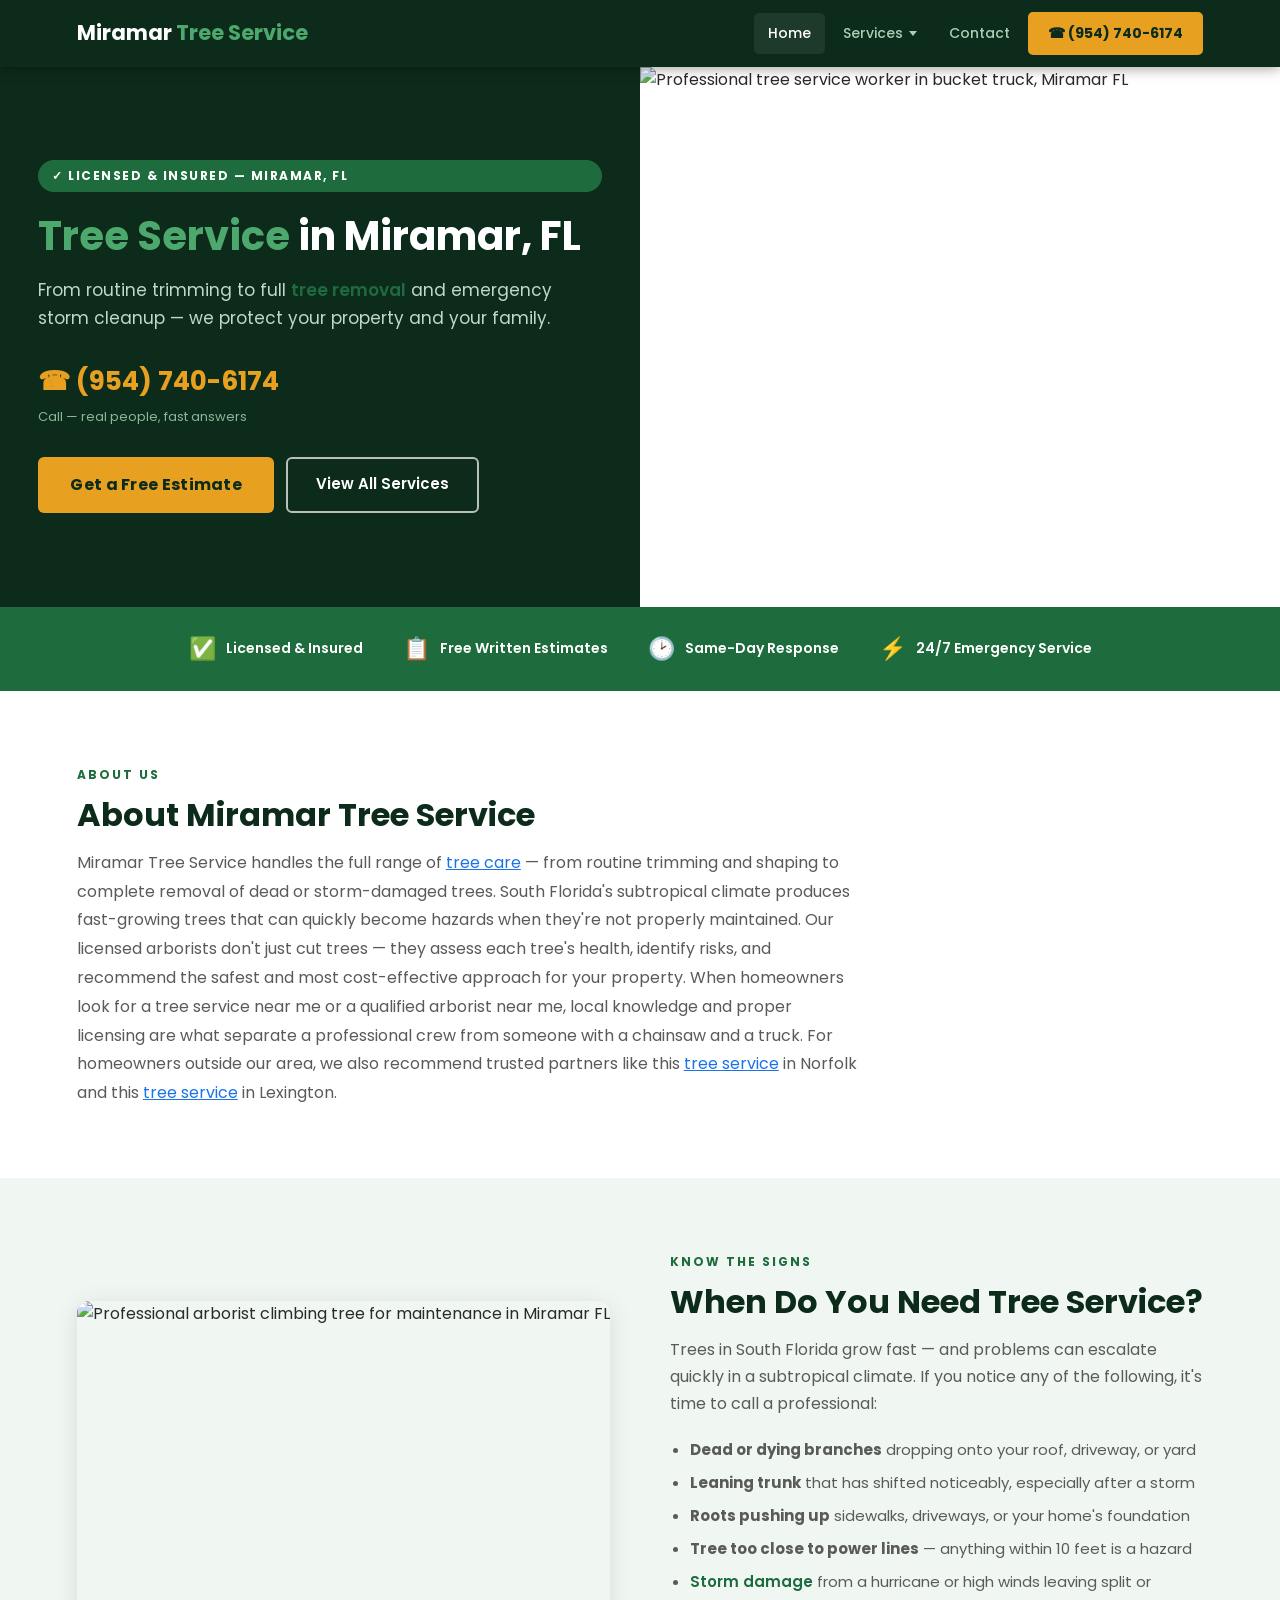
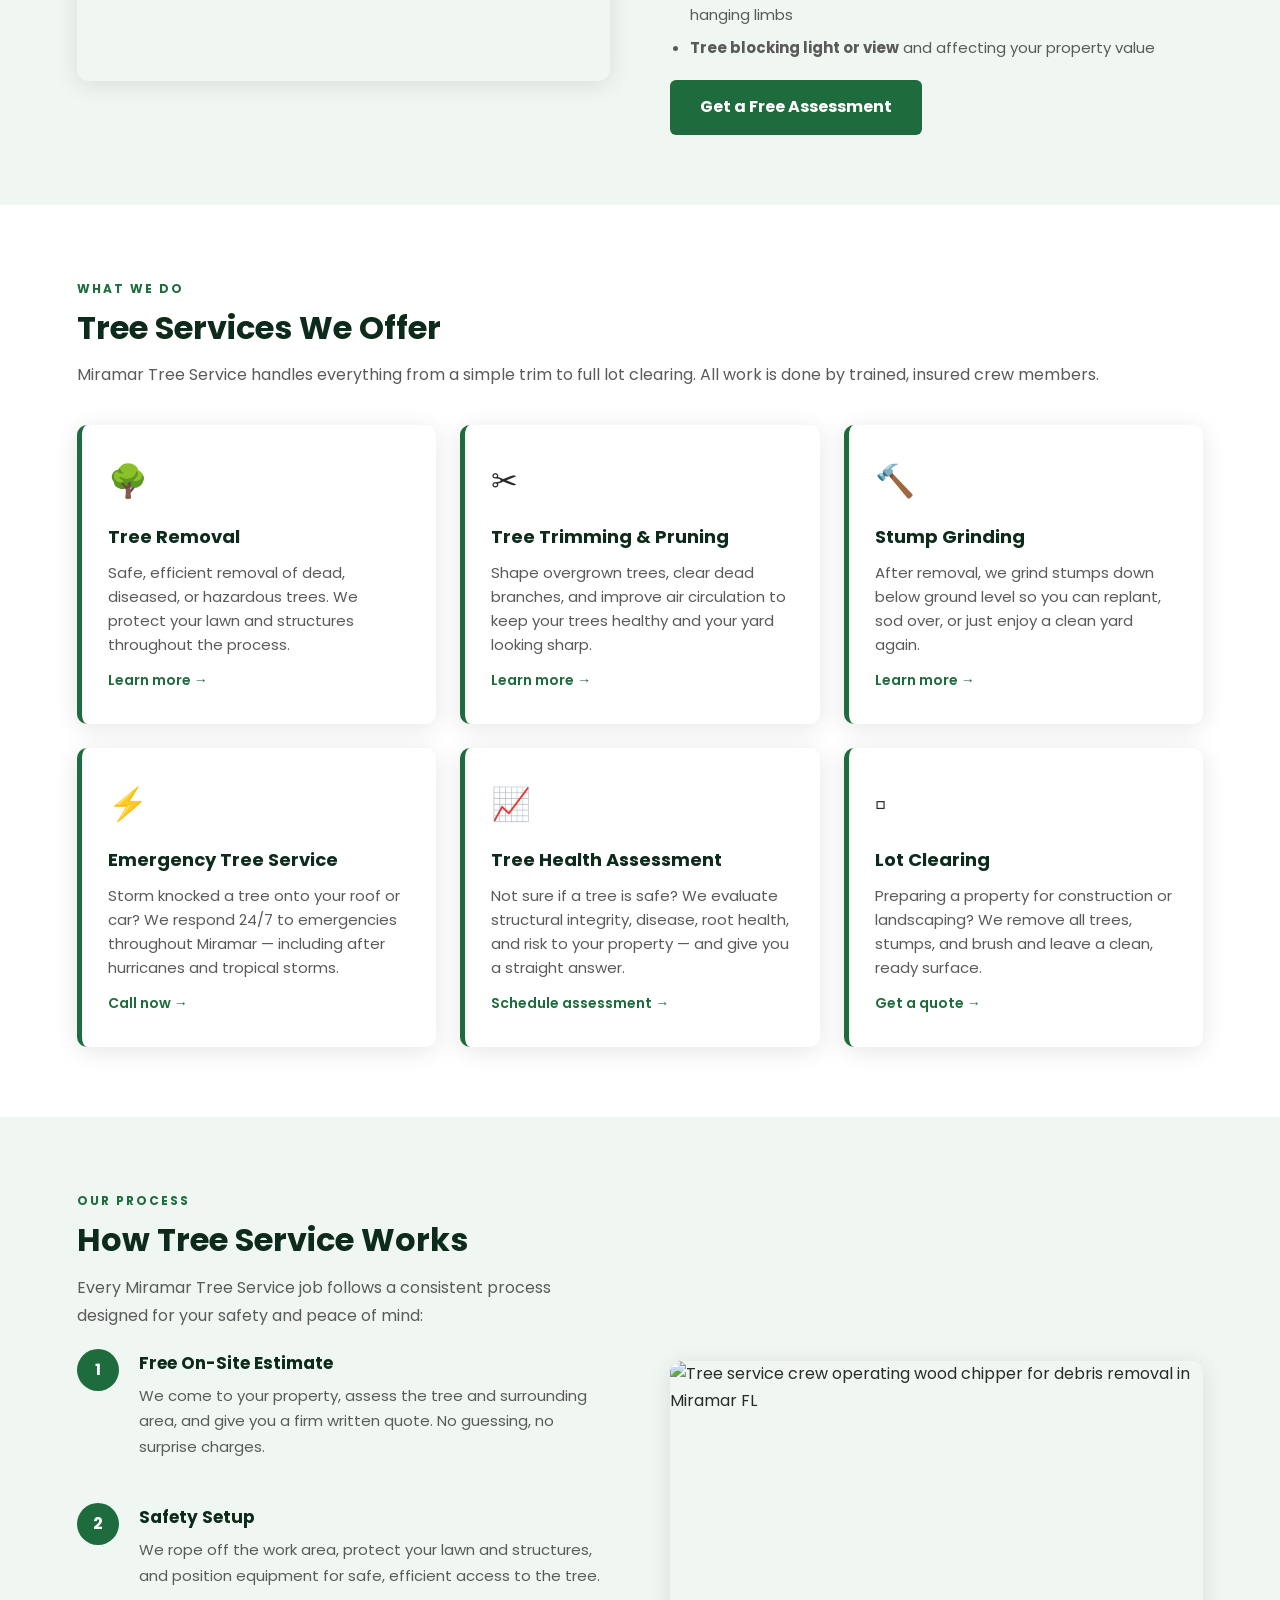
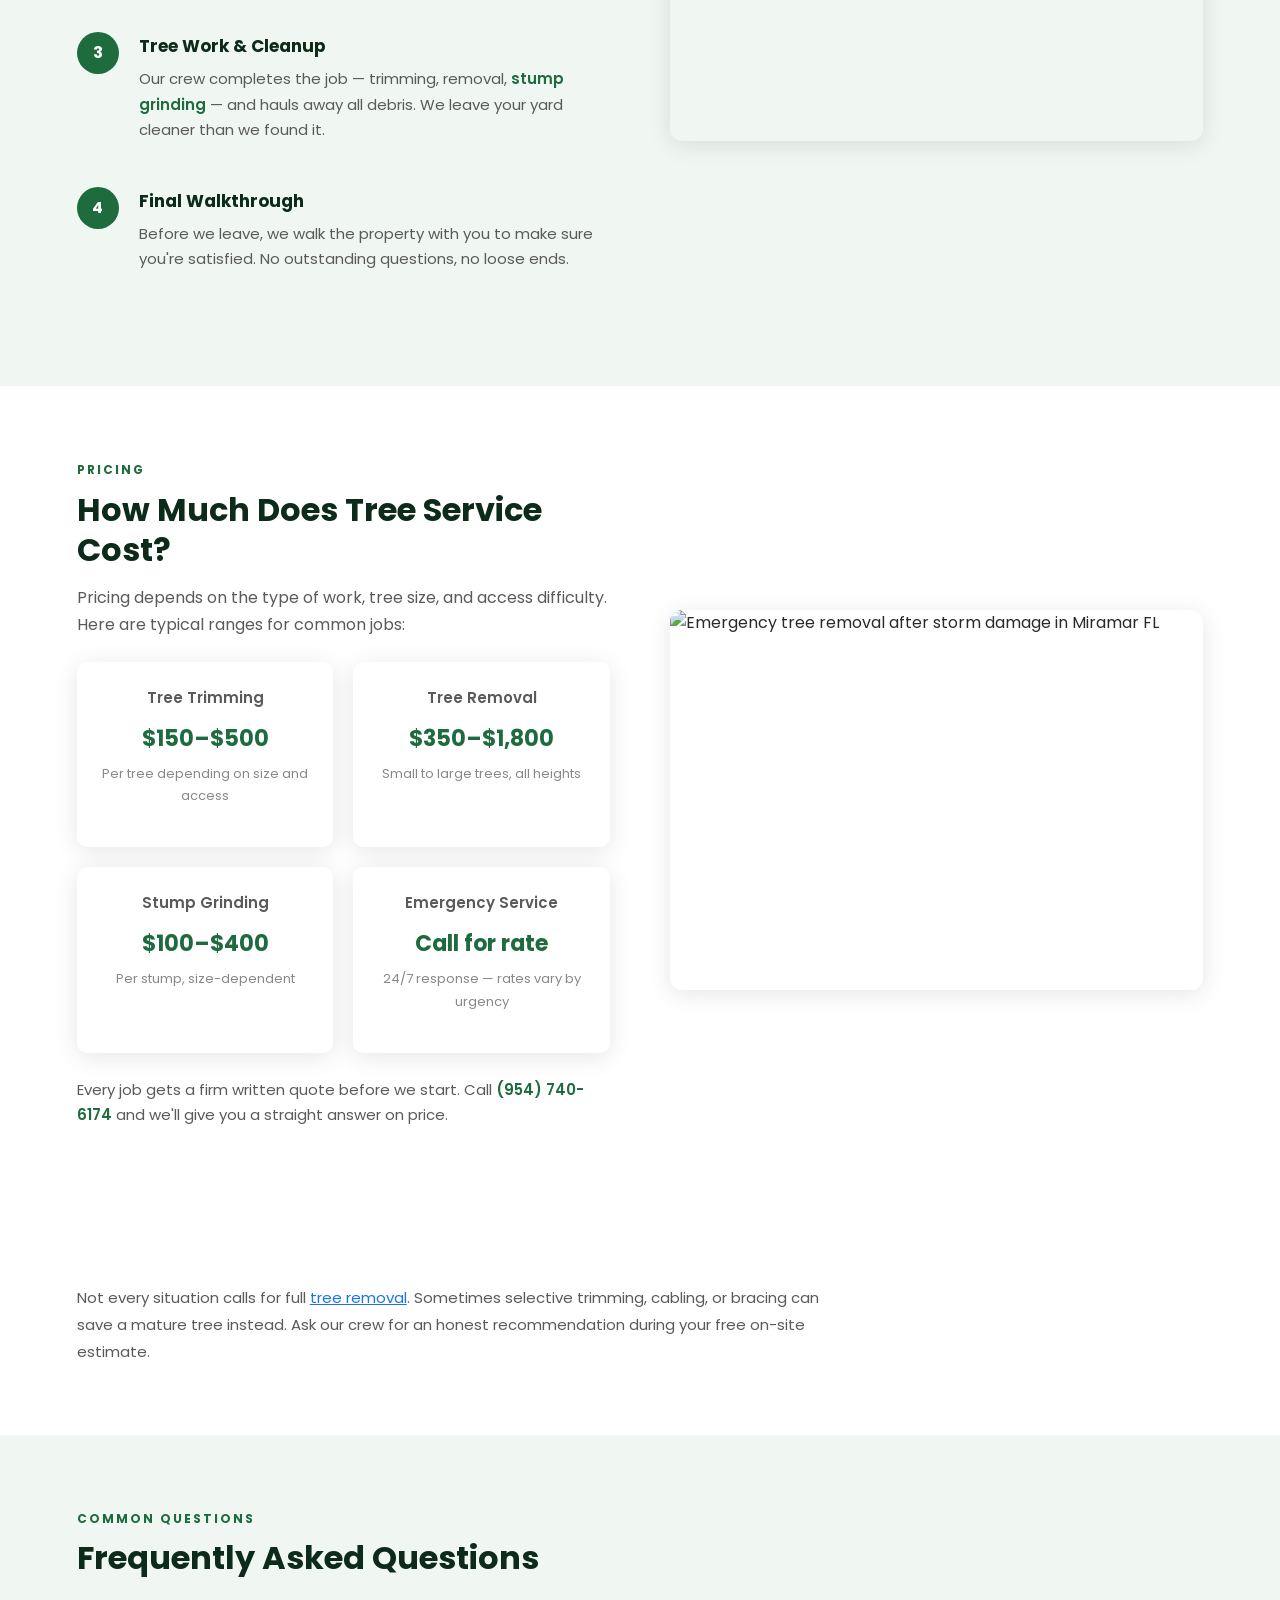
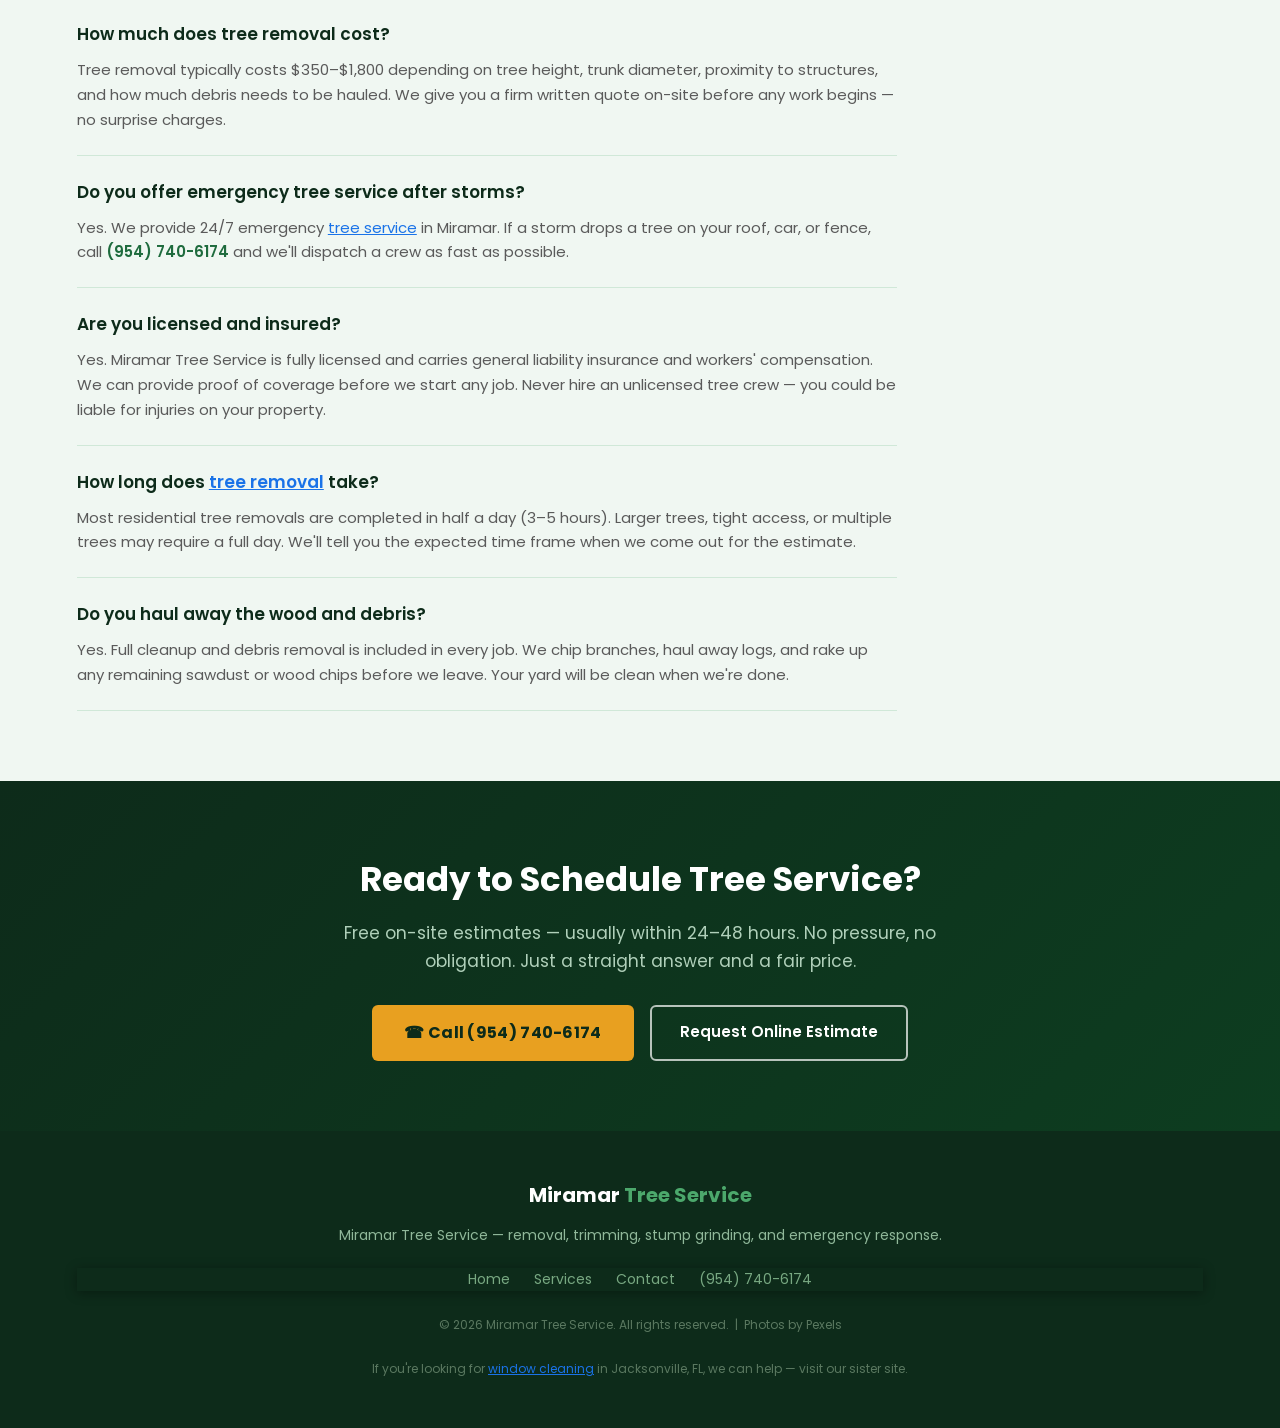
==== commit e8bc32ac: "Add contextual internal links with descriptive anchor text (A3)" ====
--- a/index.html
+++ b/index.html
@@ -1,22 +1,23 @@
 <!DOCTYPE html>
+
 <html lang="en">
 <head>
-  <link rel="canonical" href="https://www.treeservicemiramarfl.com/">
-  <meta charset="UTF-8">
-  <meta name="viewport" content="width=device-width, initial-scale=1.0">
-  <title>Tree Service Miramar FL | Free Estimates — Miramar Tree Service</title>
-  <meta name="description" content="Professional tree service in Miramar, FL. Tree removal, trimming, stump grinding, and emergency service. Local arborists, licensed and insured. Call (954) 740-6174 for a free estimate.">
-  <link rel="icon" type="image/png" sizes="32x32" href="/favicon-32x32.png">
-  <link rel="icon" type="image/png" sizes="16x16" href="/favicon-16x16.png">
-  <link rel="icon" href="/favicon.ico" sizes="any">
-  <link rel="apple-touch-icon" sizes="180x180" href="/apple-touch-icon.png">
-  <link rel="icon" type="image/png" sizes="192x192" href="/android-chrome-192x192.png">
-  <link rel="icon" type="image/png" sizes="512x512" href="/android-chrome-512x512.png">
-  <link rel="preconnect" href="https://fonts.googleapis.com">
-  <link rel="preconnect" href="https://fonts.gstatic.com" crossorigin>
-  <link href="https://fonts.googleapis.com/css2?family=Poppins:wght@400;500;600;700;800&display=swap" rel="stylesheet">
-  <link rel="stylesheet" href="styles.css">
-  <script type="application/ld+json">
+<link href="https://www.treeservicemiramarfl.com/" rel="canonical"/>
+<meta charset="utf-8"/>
+<meta content="width=device-width, initial-scale=1.0" name="viewport"/>
+<title>Tree Service Miramar FL | Free Estimates — Miramar Tree Service</title>
+<meta content="Professional tree service in Miramar, FL. Tree removal, trimming, stump grinding, and emergency service. Local arborists, licensed and insured. Call (954) 740-6174 for a free estimate." name="description"/>
+<link href="/favicon-32x32.png" rel="icon" sizes="32x32" type="image/png"/>
+<link href="/favicon-16x16.png" rel="icon" sizes="16x16" type="image/png"/>
+<link href="/favicon.ico" rel="icon" sizes="any"/>
+<link href="/apple-touch-icon.png" rel="apple-touch-icon" sizes="180x180"/>
+<link href="/android-chrome-192x192.png" rel="icon" sizes="192x192" type="image/png"/>
+<link href="/android-chrome-512x512.png" rel="icon" sizes="512x512" type="image/png"/>
+<link href="https://fonts.googleapis.com" rel="preconnect"/>
+<link crossorigin="" href="https://fonts.gstatic.com" rel="preconnect"/>
+<link href="https://fonts.googleapis.com/css2?family=Poppins:wght@400;500;600;700;800&amp;display=swap" rel="stylesheet"/>
+<link href="styles.css" rel="stylesheet"/>
+<script type="application/ld+json">
   {
     "@context": "https://schema.org",
     "@type": "LocalBusiness",
@@ -33,7 +34,7 @@
     "openingHours": "Mo-Sa 07:00-18:00"
   }
   </script>
-  <script type="application/ld+json">
+<script type="application/ld+json">
   {
     "@context": "https://schema.org",
     "@type": "FAQPage",
@@ -58,288 +59,258 @@
   </script>
 </head>
 <body>
-
 <nav>
-  <div class="nav-logo">Miramar <span>Tree Service</span></div>
-  <div class="nav-links">
-    <a href="/" class="active">Home</a>
-    <div class="has-dropdown">
-      <a href="services.html">Services</a>
-      <div class="dropdown-menu">
-        <ul class="dropdown-menu-list">
-          <li><a href="tree-removal-miramar.html">Tree Removal</a></li>
-          <li><a href="tree-trimming-miramar.html">Tree Trimming</a></li>
-          <li><a href="palm-tree-trimming-miramar.html">Palm Trimming</a></li>
-          <li><a href="stump-grinding-miramar.html">Stump Grinding</a></li>
-          <li><a href="emergency-tree-service-miramar.html">Emergency &amp; Storm</a></li>
-        </ul>
-      </div>
-    </div>
-    <a href="contact.html">Contact</a>
-    <a href="tel:9547406174" class="nav-phone">&#9742; (954) 740-6174</a>
-  </div>
+<div class="nav-logo">Miramar <span>Tree Service</span></div>
+<div class="nav-links">
+<a class="active" href="/">Home</a>
+<div class="has-dropdown">
+<a href="services.html">Services</a>
+<div class="dropdown-menu">
+<ul class="dropdown-menu-list">
+<li><a href="tree-removal-miramar.html">Tree Removal</a></li>
+<li><a href="tree-trimming-miramar.html">Tree Trimming</a></li>
+<li><a href="palm-tree-trimming-miramar.html">Palm Trimming</a></li>
+<li><a href="stump-grinding-miramar.html">Stump Grinding</a></li>
+<li><a href="emergency-tree-service-miramar.html">Emergency &amp; Storm</a></li>
+</ul>
+</div>
+</div>
+<a href="contact.html">Contact</a>
+<a class="nav-phone" href="tel:9547406174">☎ (954) 740-6174</a>
+</div>
 </nav>
-
 <!-- HERO: Split layout — dark left, photo right -->
 <div class="hero-split">
-  <div class="hero-text">
-    <span class="hero-badge">&#10003; Licensed &amp; Insured — Miramar, FL</span>
-    <h1><span>Tree Service</span> in Miramar, FL</h1>
-    <p>From routine trimming to full tree removal and emergency storm cleanup — we protect your property and your family.</p>
-    <div class="hero-phone-block">
-      <a href="tel:9547406174">&#9742; (954) 740-6174</a>
-      <small>Call — real people, fast answers</small>
-    </div>
-    <div class="hero-ctas">
-      <a href="contact.html" class="btn-primary">Get a Free Estimate</a>
-      <a href="services.html" class="btn-outline-white">View All Services</a>
-    </div>
-  </div>
-  <div class="hero-image">
-    <!-- Photo 1: Professional arborist in bucket truck — aerial tree work -->
-    <img
-      src="https://images.pexels.com/photos/6174457/pexels-photo-6174457.jpeg?auto=compress&cs=tinysrgb&w=1400"
-      alt="Professional tree service worker in bucket truck, Miramar FL"
-      loading="eager"
-    >
-  </div>
-</div>
-
+<div class="hero-text">
+<span class="hero-badge">✓ Licensed &amp; Insured — Miramar, FL</span>
+<h1><span>Tree Service</span> in Miramar, FL</h1>
+<p>From routine trimming to full <a href="tree-removal-miramar.html" style="color: var(--green); font-weight: 600;">tree removal</a> and emergency storm cleanup — we protect your property and your family.</p>
+<div class="hero-phone-block">
+<a href="tel:9547406174">☎ (954) 740-6174</a>
+<small>Call — real people, fast answers</small>
+</div>
+<div class="hero-ctas">
+<a class="btn-primary" href="contact.html">Get a Free Estimate</a>
+<a class="btn-outline-white" href="services.html">View All Services</a>
+</div>
+</div>
+<div class="hero-image">
+<!-- Photo 1: Professional arborist in bucket truck — aerial tree work -->
+<img alt="Professional tree service worker in bucket truck, Miramar FL" loading="eager" src="https://images.pexels.com/photos/6174457/pexels-photo-6174457.jpeg?auto=compress&amp;cs=tinysrgb&amp;w=1400"/>
+</div>
+</div>
 <!-- TRUST BAR -->
 <div class="trust-bar">
-  <div class="trust-bar-item"><span>&#9989;</span> Licensed &amp; Insured</div>
-  <div class="trust-bar-item"><span>&#128203;</span> Free Written Estimates</div>
-  <div class="trust-bar-item"><span>&#128337;</span> Same-Day Response</div>
-  <div class="trust-bar-item"><span>&#9889;</span> 24/7 Emergency Service</div>
-  
-</div>
-
+<div class="trust-bar-item"><span>✅</span> Licensed &amp; Insured</div>
+<div class="trust-bar-item"><span>📋</span> Free Written Estimates</div>
+<div class="trust-bar-item"><span>🕑</span> Same-Day Response</div>
+<div class="trust-bar-item"><span>⚡</span> 24/7 Emergency Service</div>
+</div>
 <!-- SECTION 1: What Is Tree Service in Miramar? -->
 <section>
-  <span class="section-label">About Us</span>
-  <h2 class="section-title">About Miramar Tree Service</h2>
-  <p style="color: var(--muted); font-size: 16px; max-width: 780px; line-height: 1.8;">Miramar Tree Service handles the full range of <a href="https://www.wilsonnctreeservice.com/" target="_blank" rel="noopener" style="color: #1a73e8; text-decoration: underline;">tree care</a> — from routine trimming and shaping to complete removal of dead or storm-damaged trees. South Florida's subtropical climate produces fast-growing trees that can quickly become hazards when they're not properly maintained. Our licensed arborists don't just cut trees — they assess each tree's health, identify risks, and recommend the safest and most cost-effective approach for your property. When homeowners look for a tree service near me or a qualified arborist near me, local knowledge and proper licensing are what separate a professional crew from someone with a chainsaw and a truck. For homeowners outside our area, we also recommend trusted partners like this <a href="https://www.treecarenorfolk.com/" target="_blank" rel="noopener" style="color: #1a73e8; text-decoration: underline;">tree service</a> in Norfolk and this <a href="https://www.bestlexingtontreeservice.com/" target="_blank" rel="noopener" style="color: #1a73e8; text-decoration: underline;">tree service</a> in Lexington.</p>
-</section>
-
+<span class="section-label">About Us</span>
+<h2 class="section-title">About Miramar Tree Service</h2>
+<p style="color: var(--muted); font-size: 16px; max-width: 780px; line-height: 1.8;">Miramar Tree Service handles the full range of <a href="https://www.wilsonnctreeservice.com/" rel="noopener" style="color: #1a73e8; text-decoration: underline;" target="_blank">tree care</a> — from routine trimming and shaping to complete removal of dead or storm-damaged trees. South Florida's subtropical climate produces fast-growing trees that can quickly become hazards when they're not properly maintained. Our licensed arborists don't just cut trees — they assess each tree's health, identify risks, and recommend the safest and most cost-effective approach for your property. When homeowners look for a tree service near me or a qualified arborist near me, local knowledge and proper licensing are what separate a professional crew from someone with a chainsaw and a truck. For homeowners outside our area, we also recommend trusted partners like this <a href="https://www.treecarenorfolk.com/" rel="noopener" style="color: #1a73e8; text-decoration: underline;" target="_blank">tree service</a> in Norfolk and this <a href="https://www.bestlexingtontreeservice.com/" rel="noopener" style="color: #1a73e8; text-decoration: underline;" target="_blank">tree service</a> in Lexington.</p>
+</section>
 <!-- SECTION 2: When Do You Need Tree Service? — with Photo 2 -->
 <section class="bg-light">
-  <div class="split-section">
-    <div class="split-photo">
-      <!-- Photo 2: Arborist climbing tree with professional gear -->
-      <img
-        src="https://images.pexels.com/photos/34674271/pexels-photo-34674271.jpeg?auto=compress&cs=tinysrgb&w=1200"
-        alt="Professional arborist climbing tree for maintenance in Miramar FL"
-        loading="lazy"
-      >
-    </div>
-    <div class="split-content">
-      <span class="section-label">Know the Signs</span>
-      <h2 class="section-title">When Do You Need Tree Service?</h2>
-      <p>Trees in South Florida grow fast — and problems can escalate quickly in a subtropical climate. If you notice any of the following, it's time to call a professional:</p>
-      <ul style="margin: 16px 0 16px 20px; color: var(--muted); line-height: 2.2; font-size: 15px;">
-        <li><strong>Dead or dying branches</strong> dropping onto your roof, driveway, or yard</li>
-        <li><strong>Leaning trunk</strong> that has shifted noticeably, especially after a storm</li>
-        <li><strong>Roots pushing up</strong> sidewalks, driveways, or your home's foundation</li>
-        <li><strong>Tree too close to power lines</strong> — anything within 10 feet is a hazard</li>
-        <li><strong>Storm damage</strong> from a hurricane or high winds leaving split or hanging limbs</li>
-        <li><strong>Tree blocking light or view</strong> and affecting your property value</li>
-      </ul>
-      <a href="contact.html" class="btn-green">Get a Free Assessment</a>
-    </div>
-  </div>
-</section>
-
+<div class="split-section">
+<div class="split-photo">
+<!-- Photo 2: Arborist climbing tree with professional gear -->
+<img alt="Professional arborist climbing tree for maintenance in Miramar FL" loading="lazy" src="https://images.pexels.com/photos/34674271/pexels-photo-34674271.jpeg?auto=compress&amp;cs=tinysrgb&amp;w=1200"/>
+</div>
+<div class="split-content">
+<span class="section-label">Know the Signs</span>
+<h2 class="section-title">When Do You Need Tree Service?</h2>
+<p>Trees in South Florida grow fast — and problems can escalate quickly in a subtropical climate. If you notice any of the following, it's time to call a professional:</p>
+<ul style="margin: 16px 0 16px 20px; color: var(--muted); line-height: 2.2; font-size: 15px;">
+<li><strong>Dead or dying branches</strong> dropping onto your roof, driveway, or yard</li>
+<li><strong>Leaning trunk</strong> that has shifted noticeably, especially after a storm</li>
+<li><strong>Roots pushing up</strong> sidewalks, driveways, or your home's foundation</li>
+<li><strong>Tree too close to power lines</strong> — anything within 10 feet is a hazard</li>
+<li><strong><a href="emergency-tree-service-miramar.html" style="color: var(--green); font-weight: 600;">Storm damage</a></strong> from a hurricane or high winds leaving split or hanging limbs</li>
+<li><strong>Tree blocking light or view</strong> and affecting your property value</li>
+</ul>
+<a class="btn-green" href="contact.html">Get a Free Assessment</a>
+</div>
+</div>
+</section>
 <!-- SECTION 3: Services Overview -->
 <section>
-  <span class="section-label">What We Do</span>
-  <h2 class="section-title">Tree Services We Offer</h2>
-  <p class="section-sub">Miramar Tree Service handles everything from a simple trim to full lot clearing. All work is done by trained, insured crew members.</p>
-  <div class="services-grid">
-    <div class="service-card">
-      <div class="card-icon">&#127795;</div>
-      <h3>Tree Removal</h3>
-      <p>Safe, efficient removal of dead, diseased, or hazardous trees. We protect your lawn and structures throughout the process.</p>
-      <a href="tree-removal-miramar.html">Learn more &rarr;</a>
-    </div>
-    <div class="service-card">
-      <div class="card-icon">&#9986;</div>
-      <h3>Tree Trimming &amp; Pruning</h3>
-      <p>Shape overgrown trees, clear dead branches, and improve air circulation to keep your trees healthy and your yard looking sharp.</p>
-      <a href="services.html">Learn more &rarr;</a>
-    </div>
-    <div class="service-card">
-      <div class="card-icon">&#128296;</div>
-      <h3>Stump Grinding</h3>
-      <p>After removal, we grind stumps down below ground level so you can replant, sod over, or just enjoy a clean yard again.</p>
-      <a href="services.html">Learn more &rarr;</a>
-    </div>
-    <div class="service-card">
-      <div class="card-icon">&#9889;</div>
-      <h3>Emergency Tree Service</h3>
-      <p>Storm knocked a tree onto your roof or car? We respond 24/7 to emergencies throughout Miramar — including after hurricanes and tropical storms.</p>
-      <a href="contact.html">Call now &rarr;</a>
-    </div>
-    <div class="service-card">
-      <div class="card-icon">&#128200;</div>
-      <h3>Tree Health Assessment</h3>
-      <p>Not sure if a tree is safe? We evaluate structural integrity, disease, root health, and risk to your property — and give you a straight answer.</p>
-      <a href="contact.html">Schedule assessment &rarr;</a>
-    </div>
-    <div class="service-card">
-      <div class="card-icon">&#9643;</div>
-      <h3>Lot Clearing</h3>
-      <p>Preparing a property for construction or landscaping? We remove all trees, stumps, and brush and leave a clean, ready surface.</p>
-      <a href="contact.html">Get a quote &rarr;</a>
-    </div>
-  </div>
-</section>
-
+<span class="section-label">What We Do</span>
+<h2 class="section-title">Tree Services We Offer</h2>
+<p class="section-sub">Miramar Tree Service handles everything from a simple trim to full lot clearing. All work is done by trained, insured crew members.</p>
+<div class="services-grid">
+<div class="service-card">
+<div class="card-icon">🌳</div>
+<h3>Tree Removal</h3>
+<p>Safe, efficient removal of dead, diseased, or hazardous trees. We protect your lawn and structures throughout the process.</p>
+<a href="tree-removal-miramar.html">Learn more →</a>
+</div>
+<div class="service-card">
+<div class="card-icon">✂</div>
+<h3>Tree Trimming &amp; Pruning</h3>
+<p>Shape overgrown trees, clear dead branches, and improve air circulation to keep your trees healthy and your yard looking sharp.</p>
+<a href="services.html">Learn more →</a>
+</div>
+<div class="service-card">
+<div class="card-icon">🔨</div>
+<h3>Stump Grinding</h3>
+<p>After removal, we grind stumps down below ground level so you can replant, sod over, or just enjoy a clean yard again.</p>
+<a href="services.html">Learn more →</a>
+</div>
+<div class="service-card">
+<div class="card-icon">⚡</div>
+<h3>Emergency Tree Service</h3>
+<p>Storm knocked a tree onto your roof or car? We respond 24/7 to emergencies throughout Miramar — including after hurricanes and tropical storms.</p>
+<a href="contact.html">Call now →</a>
+</div>
+<div class="service-card">
+<div class="card-icon">📈</div>
+<h3>Tree Health Assessment</h3>
+<p>Not sure if a tree is safe? We evaluate structural integrity, disease, root health, and risk to your property — and give you a straight answer.</p>
+<a href="contact.html">Schedule assessment →</a>
+</div>
+<div class="service-card">
+<div class="card-icon">▫</div>
+<h3>Lot Clearing</h3>
+<p>Preparing a property for construction or landscaping? We remove all trees, stumps, and brush and leave a clean, ready surface.</p>
+<a href="contact.html">Get a quote →</a>
+</div>
+</div>
+</section>
 <!-- SECTION 4: How Tree Service Works — with Photo 3 -->
 <section class="bg-light">
-  <div class="split-section reverse">
-    <div class="split-photo">
-      <!-- Photo 3: Worker operating wood chipper — debris management -->
-      <img
-        src="https://images.pexels.com/photos/11124086/pexels-photo-11124086.jpeg?auto=compress&cs=tinysrgb&w=1200"
-        alt="Tree service crew operating wood chipper for debris removal in Miramar FL"
-        loading="lazy"
-      >
-    </div>
-    <div class="split-content">
-      <span class="section-label">Our Process</span>
-      <h2 class="section-title">How Tree Service Works</h2>
-      <p>Every Miramar Tree Service job follows a consistent process designed for your safety and peace of mind:</p>
-      <ul class="steps-list" style="margin-top: 20px;">
-        <li class="step-item">
-          <div class="step-num">1</div>
-          <div>
-            <h3>Free On-Site Estimate</h3>
-            <p>We come to your property, assess the tree and surrounding area, and give you a firm written quote. No guessing, no surprise charges.</p>
-          </div>
-        </li>
-        <li class="step-item">
-          <div class="step-num">2</div>
-          <div>
-            <h3>Safety Setup</h3>
-            <p>We rope off the work area, protect your lawn and structures, and position equipment for safe, efficient access to the tree.</p>
-          </div>
-        </li>
-        <li class="step-item">
-          <div class="step-num">3</div>
-          <div>
-            <h3>Tree Work &amp; Cleanup</h3>
-            <p>Our crew completes the job — trimming, removal, stump grinding — and hauls away all debris. We leave your yard cleaner than we found it.</p>
-          </div>
-        </li>
-        <li class="step-item">
-          <div class="step-num">4</div>
-          <div>
-            <h3>Final Walkthrough</h3>
-            <p>Before we leave, we walk the property with you to make sure you're satisfied. No outstanding questions, no loose ends.</p>
-          </div>
-        </li>
-      </ul>
-    </div>
-  </div>
-</section>
-
+<div class="split-section reverse">
+<div class="split-photo">
+<!-- Photo 3: Worker operating wood chipper — debris management -->
+<img alt="Tree service crew operating wood chipper for debris removal in Miramar FL" loading="lazy" src="https://images.pexels.com/photos/11124086/pexels-photo-11124086.jpeg?auto=compress&amp;cs=tinysrgb&amp;w=1200"/>
+</div>
+<div class="split-content">
+<span class="section-label">Our Process</span>
+<h2 class="section-title">How Tree Service Works</h2>
+<p>Every Miramar Tree Service job follows a consistent process designed for your safety and peace of mind:</p>
+<ul class="steps-list" style="margin-top: 20px;">
+<li class="step-item">
+<div class="step-num">1</div>
+<div>
+<h3>Free On-Site Estimate</h3>
+<p>We come to your property, assess the tree and surrounding area, and give you a firm written quote. No guessing, no surprise charges.</p>
+</div>
+</li>
+<li class="step-item">
+<div class="step-num">2</div>
+<div>
+<h3>Safety Setup</h3>
+<p>We rope off the work area, protect your lawn and structures, and position equipment for safe, efficient access to the tree.</p>
+</div>
+</li>
+<li class="step-item">
+<div class="step-num">3</div>
+<div>
+<h3>Tree Work &amp; Cleanup</h3>
+<p>Our crew completes the job — trimming, removal, <a href="stump-grinding-miramar.html" style="color: var(--green); font-weight: 600;">stump grinding</a> — and hauls away all debris. We leave your yard cleaner than we found it.</p>
+</div>
+</li>
+<li class="step-item">
+<div class="step-num">4</div>
+<div>
+<h3>Final Walkthrough</h3>
+<p>Before we leave, we walk the property with you to make sure you're satisfied. No outstanding questions, no loose ends.</p>
+</div>
+</li>
+</ul>
+</div>
+</div>
+</section>
 <!-- SECTION 5: How Much Does Tree Service Cost? — with Photo 5 -->
 <section>
-  <div class="split-section">
-    <div class="split-content">
-      <span class="section-label">Pricing</span>
-      <h2 class="section-title">How Much Does Tree Service Cost?</h2>
-      <p>Pricing depends on the type of work, tree size, and access difficulty. Here are typical ranges for common jobs:</p>
-      <div class="pricing-grid" style="margin: 24px 0;">
-        <div class="price-card">
-          <h3>Tree Trimming</h3>
-          <div class="price-range">$150–$500</div>
-          <p>Per tree depending on size and access</p>
-        </div>
-        <div class="price-card">
-          <h3>Tree Removal</h3>
-          <div class="price-range">$350–$1,800</div>
-          <p>Small to large trees, all heights</p>
-        </div>
-        <div class="price-card">
-          <h3>Stump Grinding</h3>
-          <div class="price-range">$100–$400</div>
-          <p>Per stump, size-dependent</p>
-        </div>
-        <div class="price-card">
-          <h3>Emergency Service</h3>
-          <div class="price-range">Call for rate</div>
-          <p>24/7 response — rates vary by urgency</p>
-        </div>
-      </div>
-      <p style="font-size: 15px; color: var(--muted);">Every job gets a firm written quote before we start. Call <a href="tel:9547406174" style="color: var(--green); font-weight: 600;">(954) 740-6174</a> and we'll give you a straight answer on price.</p>
-    </div>
-    <div class="split-photo">
-      <!-- Photo 5: Storm damage tree removal -->
-      <img
-        src="https://images.pexels.com/photos/30387775/pexels-photo-30387775.jpeg?auto=compress&cs=tinysrgb&w=1200"
-        alt="Emergency tree removal after storm damage in Miramar FL"
-        loading="lazy"
-      >
-    </div>
-  </div>
-</section>
-
+<div class="split-section">
+<div class="split-content">
+<span class="section-label">Pricing</span>
+<h2 class="section-title">How Much Does Tree Service Cost?</h2>
+<p>Pricing depends on the type of work, tree size, and access difficulty. Here are typical ranges for common jobs:</p>
+<div class="pricing-grid" style="margin: 24px 0;">
+<div class="price-card">
+<h3>Tree Trimming</h3>
+<div class="price-range">$150–$500</div>
+<p>Per tree depending on size and access</p>
+</div>
+<div class="price-card">
+<h3>Tree Removal</h3>
+<div class="price-range">$350–$1,800</div>
+<p>Small to large trees, all heights</p>
+</div>
+<div class="price-card">
+<h3>Stump Grinding</h3>
+<div class="price-range">$100–$400</div>
+<p>Per stump, size-dependent</p>
+</div>
+<div class="price-card">
+<h3>Emergency Service</h3>
+<div class="price-range">Call for rate</div>
+<p>24/7 response — rates vary by urgency</p>
+</div>
+</div>
+<p style="font-size: 15px; color: var(--muted);">Every job gets a firm written quote before we start. Call <a href="tel:9547406174" style="color: var(--green); font-weight: 600;">(954) 740-6174</a> and we'll give you a straight answer on price.</p>
+</div>
+<div class="split-photo">
+<!-- Photo 5: Storm damage tree removal -->
+<img alt="Emergency tree removal after storm damage in Miramar FL" loading="lazy" src="https://images.pexels.com/photos/30387775/pexels-photo-30387775.jpeg?auto=compress&amp;cs=tinysrgb&amp;w=1200"/>
+</div>
+</div>
+</section>
 <!-- SECTION 5B: Additional Resource -->
 <section>
-  <p style="color: var(--muted); font-size: 15px; max-width: 780px; line-height: 1.8;">Not every situation calls for full <a href="http://www.tauntontreecare.com/" target="_blank" rel="noopener" style="color: #1a73e8; text-decoration: underline;">tree removal</a>. Sometimes selective trimming, cabling, or bracing can save a mature tree instead. Ask our crew for an honest recommendation during your free on-site estimate.</p>
-</section>
-
+<p style="color: var(--muted); font-size: 15px; max-width: 780px; line-height: 1.8;">Not every situation calls for full <a href="http://www.tauntontreecare.com/" rel="noopener" style="color: #1a73e8; text-decoration: underline;" target="_blank">tree removal</a>. Sometimes selective trimming, cabling, or bracing can save a mature tree instead. Ask our crew for an honest recommendation during your free on-site estimate.</p>
+</section>
 <!-- SECTION 6: FAQ -->
 <section class="bg-light">
-  <span class="section-label">Common Questions</span>
-  <h2 class="section-title">Frequently Asked Questions</h2>
-  <div class="faq-list" style="margin-top: 20px;">
-    <div class="faq-item">
-      <h3>How much does tree removal cost?</h3>
-      <p>Tree removal typically costs $350–$1,800 depending on tree height, trunk diameter, proximity to structures, and how much debris needs to be hauled. We give you a firm written quote on-site before any work begins — no surprise charges.</p>
-    </div>
-    <div class="faq-item">
-      <h3>Do you offer emergency tree service after storms?</h3>
-      <p>Yes. We provide 24/7 emergency <a href="https://morgantreemansolutions.com.au/" target="_blank" rel="noopener" style="color: #1a73e8; text-decoration: underline;">tree service</a> in Miramar. If a storm drops a tree on your roof, car, or fence, call <a href="tel:9547406174" style="color: var(--green); font-weight: 600;">(954) 740-6174</a> and we'll dispatch a crew as fast as possible.</p>
-    </div>
-    <div class="faq-item">
-      <h3>Are you licensed and insured?</h3>
-      <p>Yes. Miramar Tree Service is fully licensed and carries general liability insurance and workers' compensation. We can provide proof of coverage before we start any job. Never hire an unlicensed tree crew — you could be liable for injuries on your property.</p>
-    </div>
-    <div class="faq-item">
-      <h3>How long does <a href="https://www.newarkstumpgrinding.com/" target="_blank" rel="noopener" style="color:#1a73e8;text-decoration:underline;">tree removal</a> take?</h3>
-      <p>Most residential tree removals are completed in half a day (3–5 hours). Larger trees, tight access, or multiple trees may require a full day. We'll tell you the expected time frame when we come out for the estimate.</p>
-    </div>
-    <div class="faq-item">
-      <h3>Do you haul away the wood and debris?</h3>
-      <p>Yes. Full cleanup and debris removal is included in every job. We chip branches, haul away logs, and rake up any remaining sawdust or wood chips before we leave. Your yard will be clean when we're done.</p>
-    </div>
-  </div>
-</section>
-
+<span class="section-label">Common Questions</span>
+<h2 class="section-title">Frequently Asked Questions</h2>
+<div class="faq-list" style="margin-top: 20px;">
+<div class="faq-item">
+<h3>How much does tree removal cost?</h3>
+<p>Tree removal typically costs $350–$1,800 depending on tree height, trunk diameter, proximity to structures, and how much debris needs to be hauled. We give you a firm written quote on-site before any work begins — no surprise charges.</p>
+</div>
+<div class="faq-item">
+<h3>Do you offer emergency tree service after storms?</h3>
+<p>Yes. We provide 24/7 emergency <a href="https://morgantreemansolutions.com.au/" rel="noopener" style="color: #1a73e8; text-decoration: underline;" target="_blank">tree service</a> in Miramar. If a storm drops a tree on your roof, car, or fence, call <a href="tel:9547406174" style="color: var(--green); font-weight: 600;">(954) 740-6174</a> and we'll dispatch a crew as fast as possible.</p>
+</div>
+<div class="faq-item">
+<h3>Are you licensed and insured?</h3>
+<p>Yes. Miramar Tree Service is fully licensed and carries general liability insurance and workers' compensation. We can provide proof of coverage before we start any job. Never hire an unlicensed tree crew — you could be liable for injuries on your property.</p>
+</div>
+<div class="faq-item">
+<h3>How long does <a href="https://www.newarkstumpgrinding.com/" rel="noopener" style="color:#1a73e8;text-decoration:underline;" target="_blank">tree removal</a> take?</h3>
+<p>Most residential tree removals are completed in half a day (3–5 hours). Larger trees, tight access, or multiple trees may require a full day. We'll tell you the expected time frame when we come out for the estimate.</p>
+</div>
+<div class="faq-item">
+<h3>Do you haul away the wood and debris?</h3>
+<p>Yes. Full cleanup and debris removal is included in every job. We chip branches, haul away logs, and rake up any remaining sawdust or wood chips before we leave. Your yard will be clean when we're done.</p>
+</div>
+</div>
+</section>
 <!-- CTA BANNER -->
 <section class="cta-banner">
-  <h2>Ready to Schedule Tree Service?</h2>
-  <p>Free on-site estimates — usually within 24–48 hours. No pressure, no obligation. Just a straight answer and a fair price.</p>
-  <div class="cta-actions">
-    <a href="tel:9547406174" class="btn-primary">&#9742; Call (954) 740-6174</a>
-    <a href="contact.html" class="btn-outline-white">Request Online Estimate</a>
-  </div>
-</section>
-
+<h2>Ready to Schedule Tree Service?</h2>
+<p>Free on-site estimates — usually within 24–48 hours. No pressure, no obligation. Just a straight answer and a fair price.</p>
+<div class="cta-actions">
+<a class="btn-primary" href="tel:9547406174">☎ Call (954) 740-6174</a>
+<a class="btn-outline-white" href="contact.html">Request Online Estimate</a>
+</div>
+</section>
 <footer>
-  <div class="footer-logo">Miramar <span>Tree Service</span></div>
-  <p>Miramar Tree Service — removal, trimming, stump grinding, and emergency response.</p>
-  <nav>
-    <a href="/">Home</a>
-    <a href="services.html">Services</a>
-    <a href="contact.html">Contact</a>
-    <a href="tel:9547406174">(954) 740-6174</a>
-  </nav>
-  <p class="footer-credit">&copy; 2026 Miramar Tree Service. All rights reserved. &nbsp;|&nbsp; <a href="https://www.pexels.com" style="color: inherit;" target="_blank" rel="noopener">Photos by Pexels</a></p>
-  <p class="footer-credit">If you're looking for <a href="https://www.jacksonvilleflwindowcleaning.com/" target="_blank" rel="noopener" style="color:#1a73e8;text-decoration:underline;">window cleaning</a> in Jacksonville, FL, we can help — visit our sister site.</p>
+<div class="footer-logo">Miramar <span>Tree Service</span></div>
+<p>Miramar Tree Service — removal, trimming, stump grinding, and emergency response.</p>
+<nav>
+<a href="/">Home</a>
+<a href="services.html">Services</a>
+<a href="contact.html">Contact</a>
+<a href="tel:9547406174">(954) 740-6174</a>
+</nav>
+<p class="footer-credit">© 2026 Miramar Tree Service. All rights reserved.  |  <a href="https://www.pexels.com" rel="noopener" style="color: inherit;" target="_blank">Photos by Pexels</a></p>
+<p class="footer-credit">If you're looking for <a href="https://www.jacksonvilleflwindowcleaning.com/" rel="noopener" style="color:#1a73e8;text-decoration:underline;" target="_blank">window cleaning</a> in Jacksonville, FL, we can help — visit our sister site.</p>
 </footer>
-
 </body>
 </html>
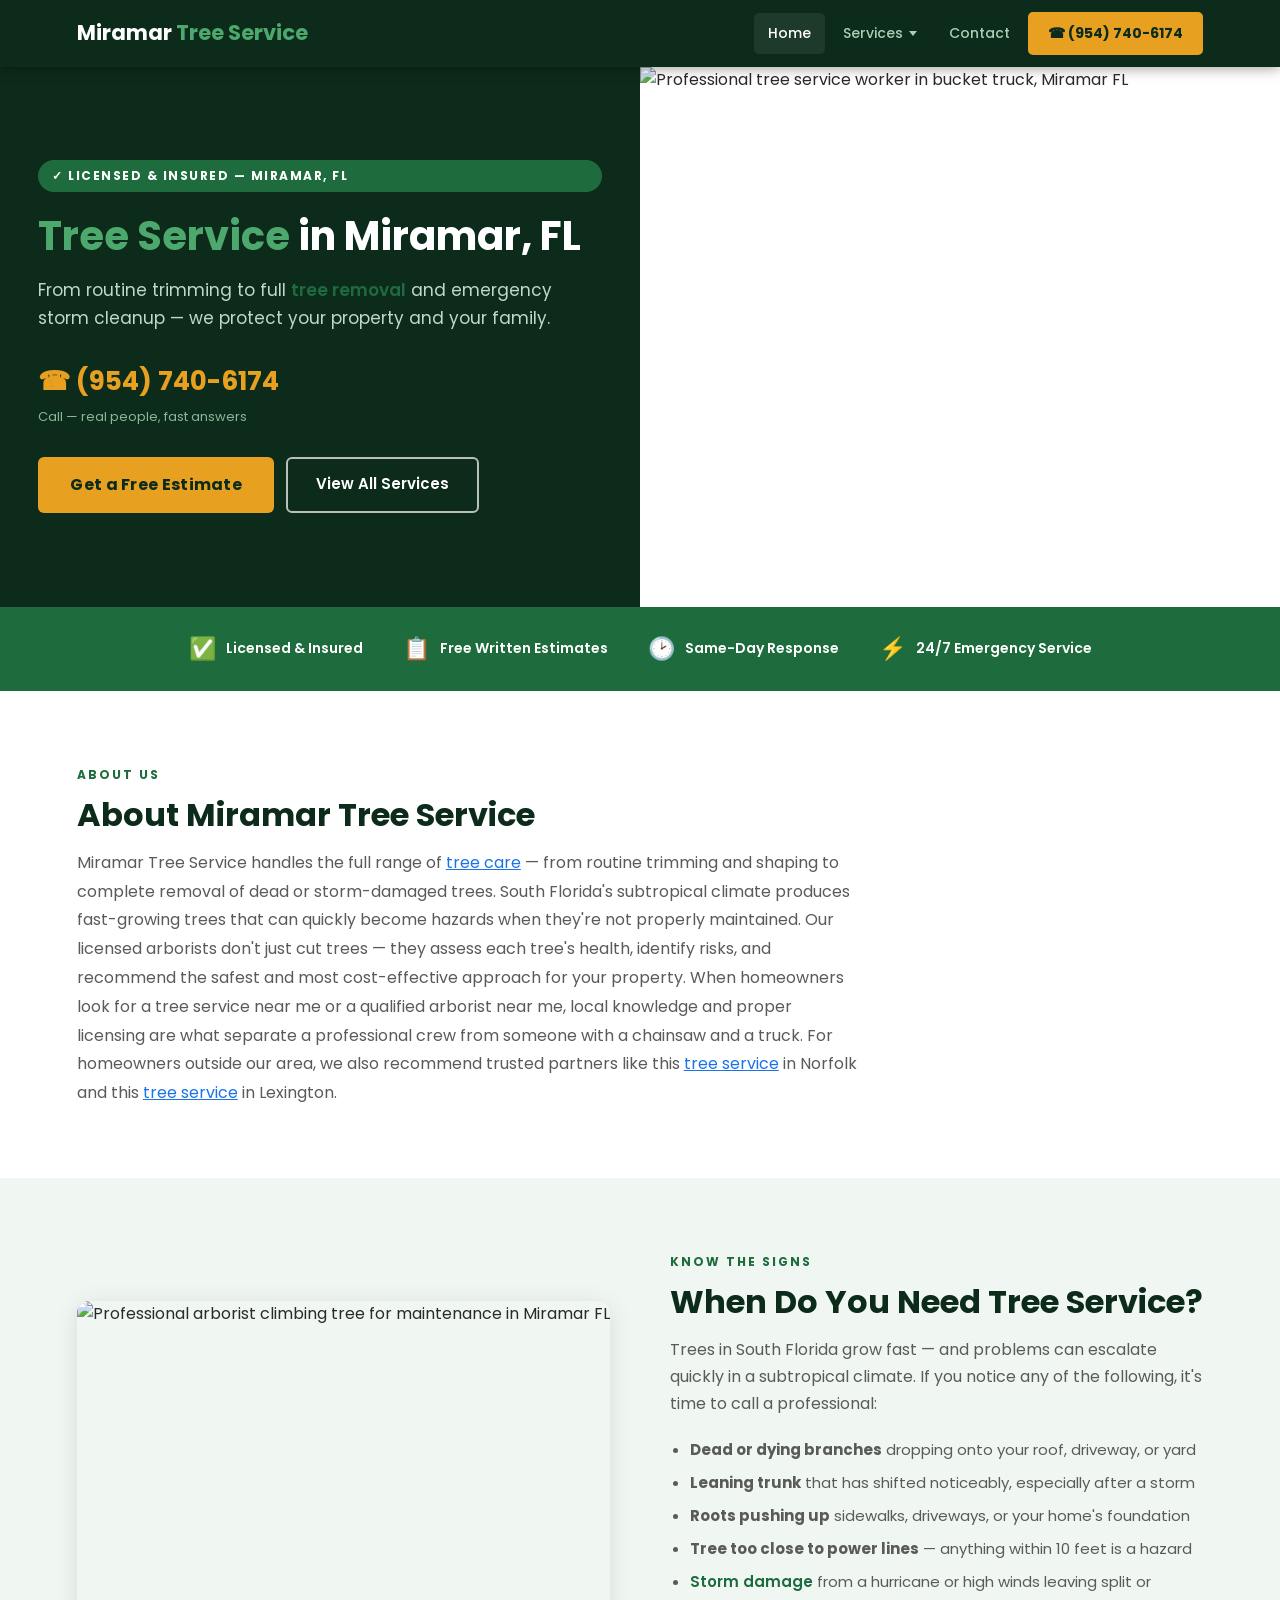
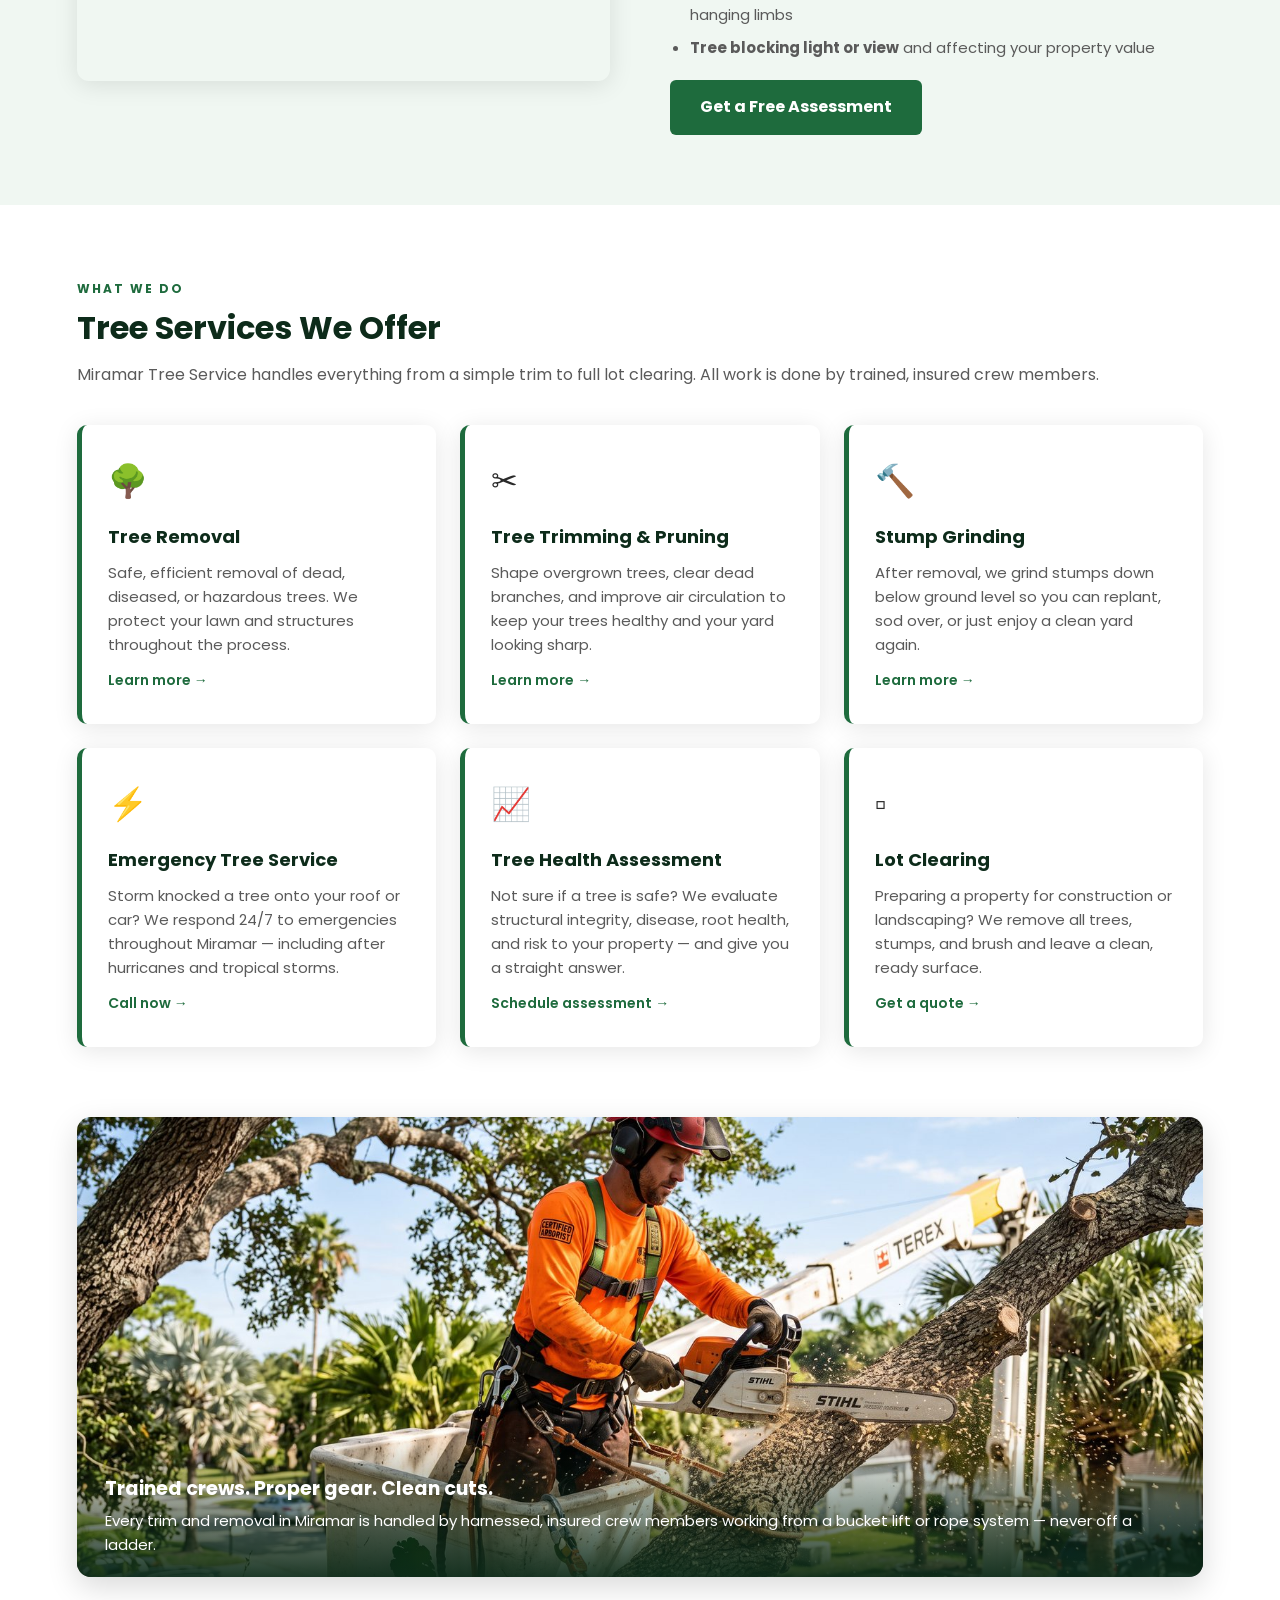
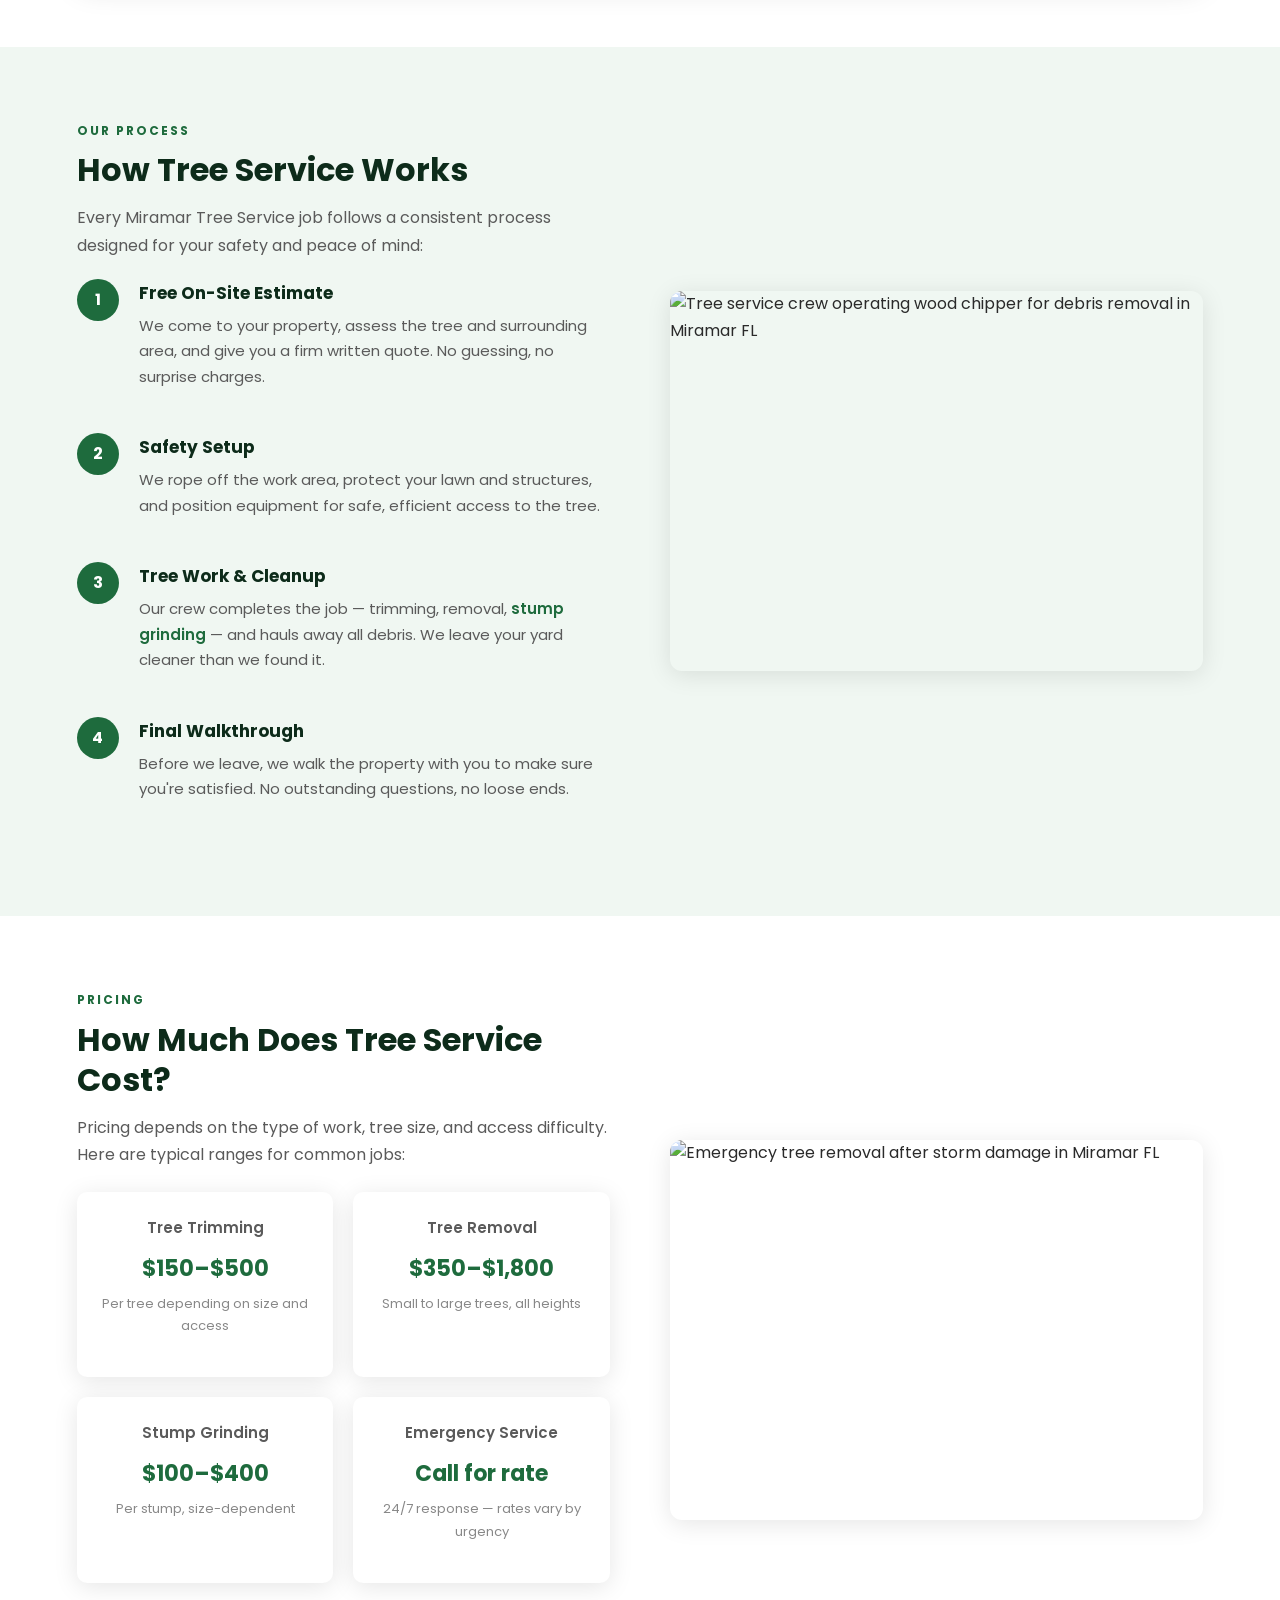
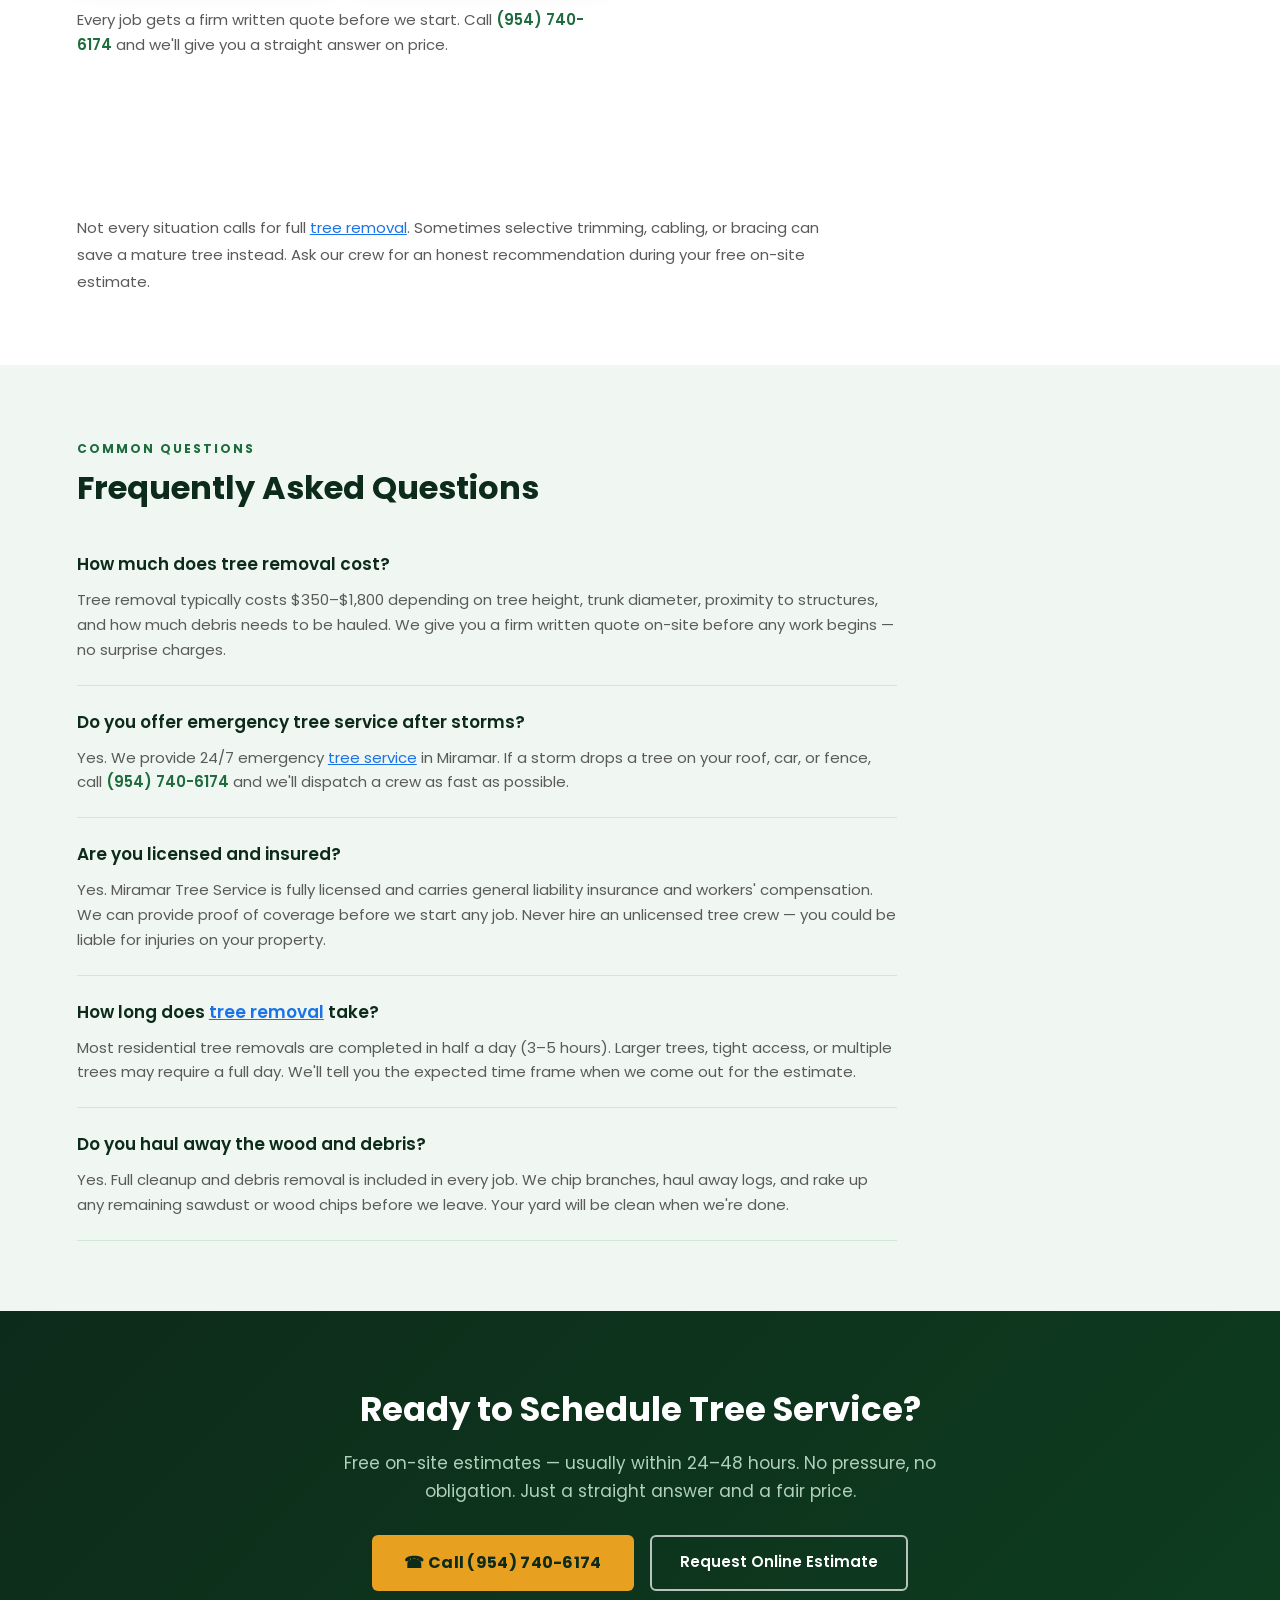
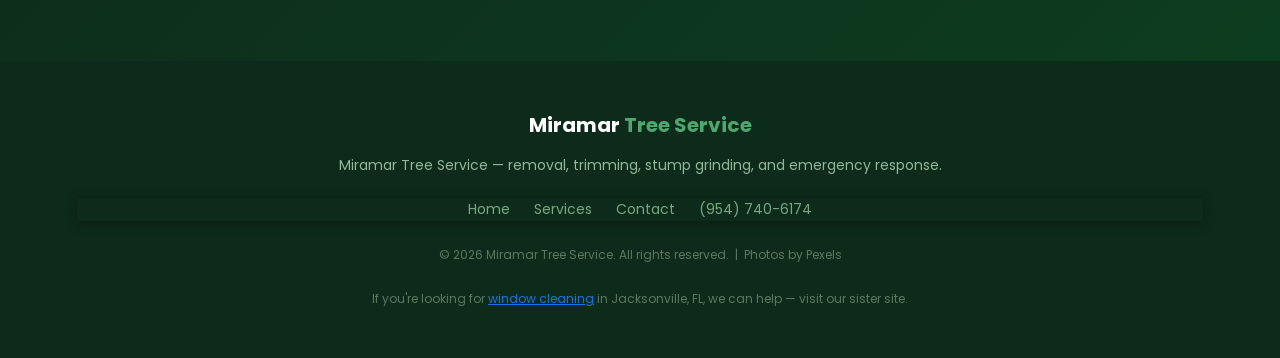
==== commit a68670f4: "Add AI-generated tree trimming photo section to home page" ====
--- a/index.html
+++ b/index.html
@@ -5,8 +5,8 @@
 <link href="https://www.treeservicemiramarfl.com/" rel="canonical"/>
 <meta charset="utf-8"/>
 <meta content="width=device-width, initial-scale=1.0" name="viewport"/>
-<title>Tree Service Miramar FL | Free Estimates — Miramar Tree Service</title>
-<meta content="Professional tree service in Miramar, FL. Tree removal, trimming, stump grinding, and emergency service. Local arborists, licensed and insured. Call (954) 740-6174 for a free estimate." name="description"/>
+<title>Tree Service in Miramar, FL | Free Estimates</title>
+<meta content="Tree service in Miramar, FL. Removal, trimming, stump grinding, and storm response. Licensed and insured. Call (954) 740-6174." name="description"/>
 <link href="/favicon-32x32.png" rel="icon" sizes="32x32" type="image/png"/>
 <link href="/favicon-16x16.png" rel="icon" sizes="16x16" type="image/png"/>
 <link href="/favicon.ico" rel="icon" sizes="any"/>
@@ -179,6 +179,16 @@
 </div>
 </div>
 </section>
+<!-- SECTION 3B: Featured Photo — crew trimming a tree in Miramar -->
+<section style="padding-top: 0;">
+<figure style="margin:0;border-radius:14px;overflow:hidden;box-shadow:0 10px 30px rgba(0,0,0,.15);position:relative;">
+<img alt="Certified arborist from Miramar Tree Service trimming a large oak branch from a bucket lift in Miramar, FL" height="893" loading="lazy" src="tree-trimming-crew-miramar-fl.jpg" style="width:100%;height:clamp(280px,42vw,460px);object-fit:cover;" width="1600"/>
+<figcaption style="position:absolute;left:0;right:0;bottom:0;padding:34px 28px 20px;background:linear-gradient(to top,rgba(13,43,26,.93),rgba(13,43,26,0));color:#fff;font-size:15px;line-height:1.6;">
+<strong style="display:block;font-size:19px;margin-bottom:4px;">Trained crews. Proper gear. Clean cuts.</strong>
+Every trim and removal in Miramar is handled by harnessed, insured crew members working from a bucket lift or rope system — never off a ladder.
+</figcaption>
+</figure>
+</section>
 <!-- SECTION 4: How Tree Service Works — with Photo 3 -->
 <section class="bg-light">
 <div class="split-section reverse">
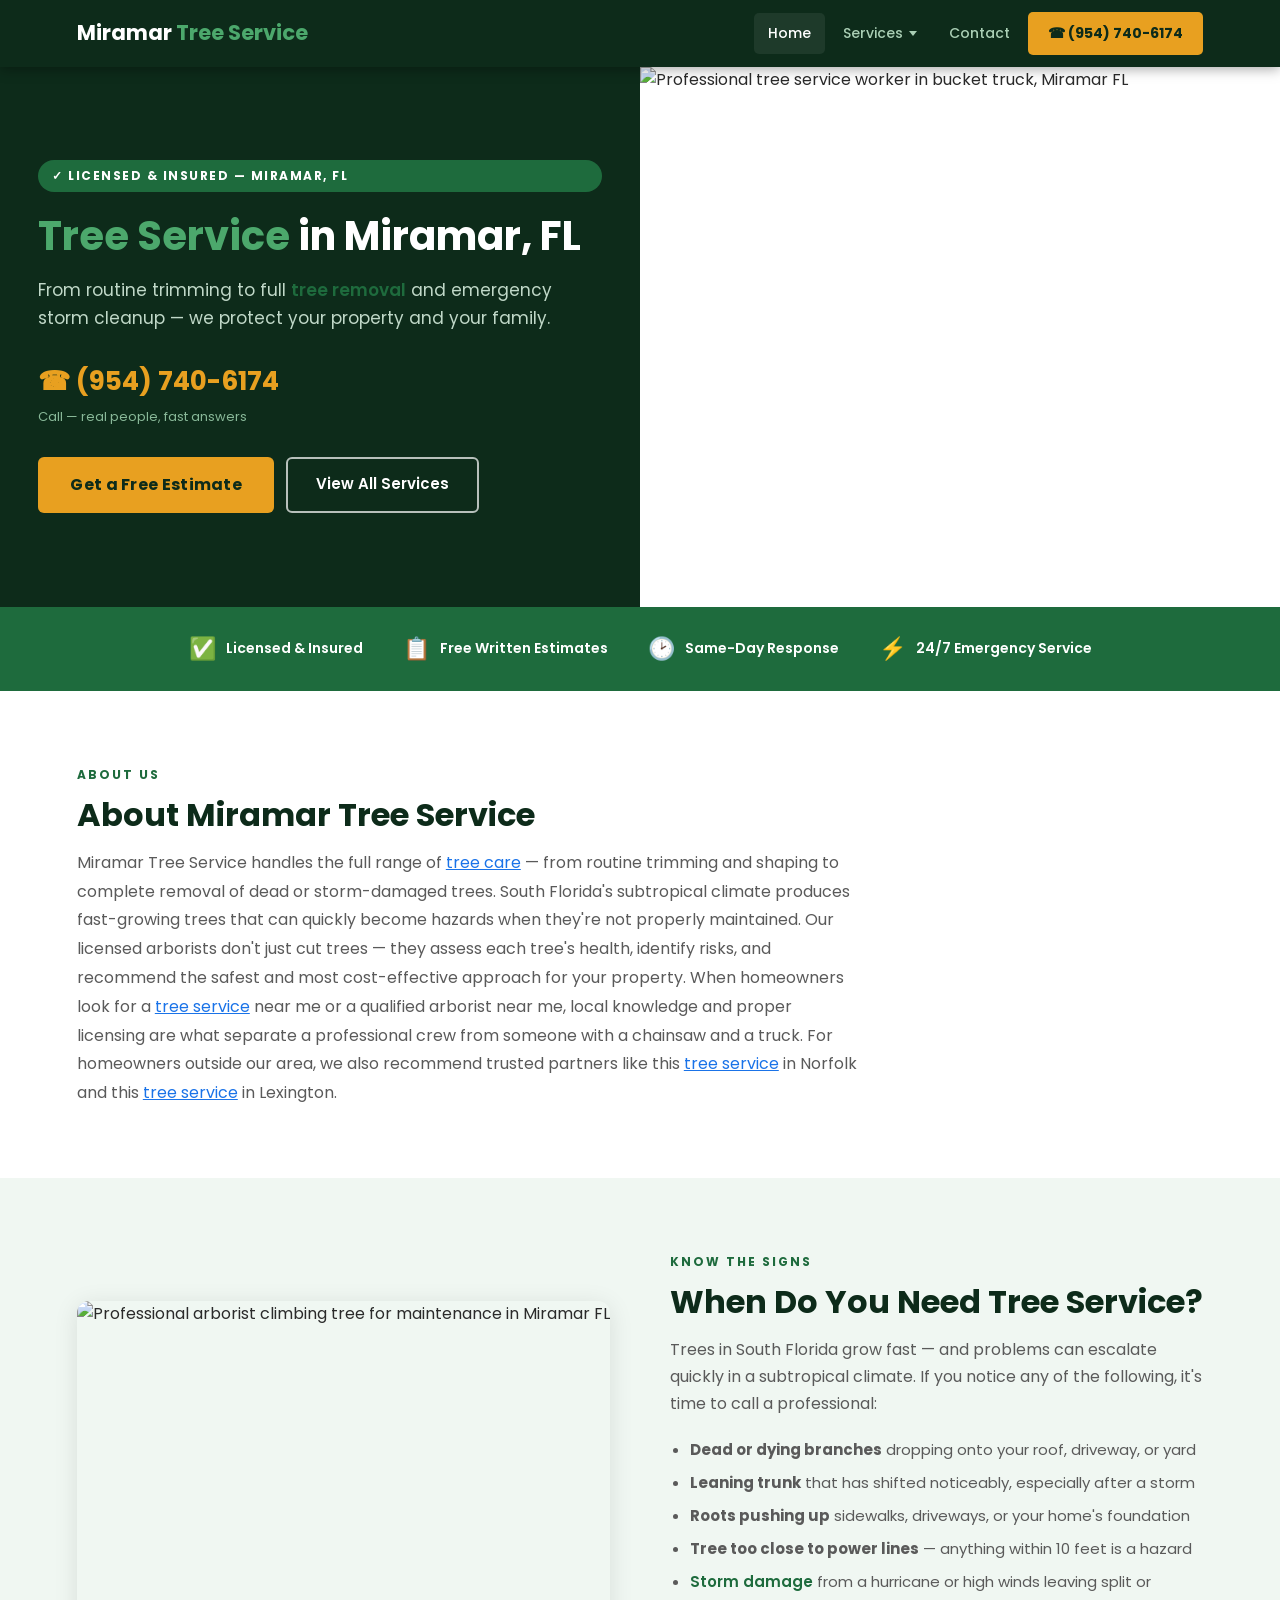
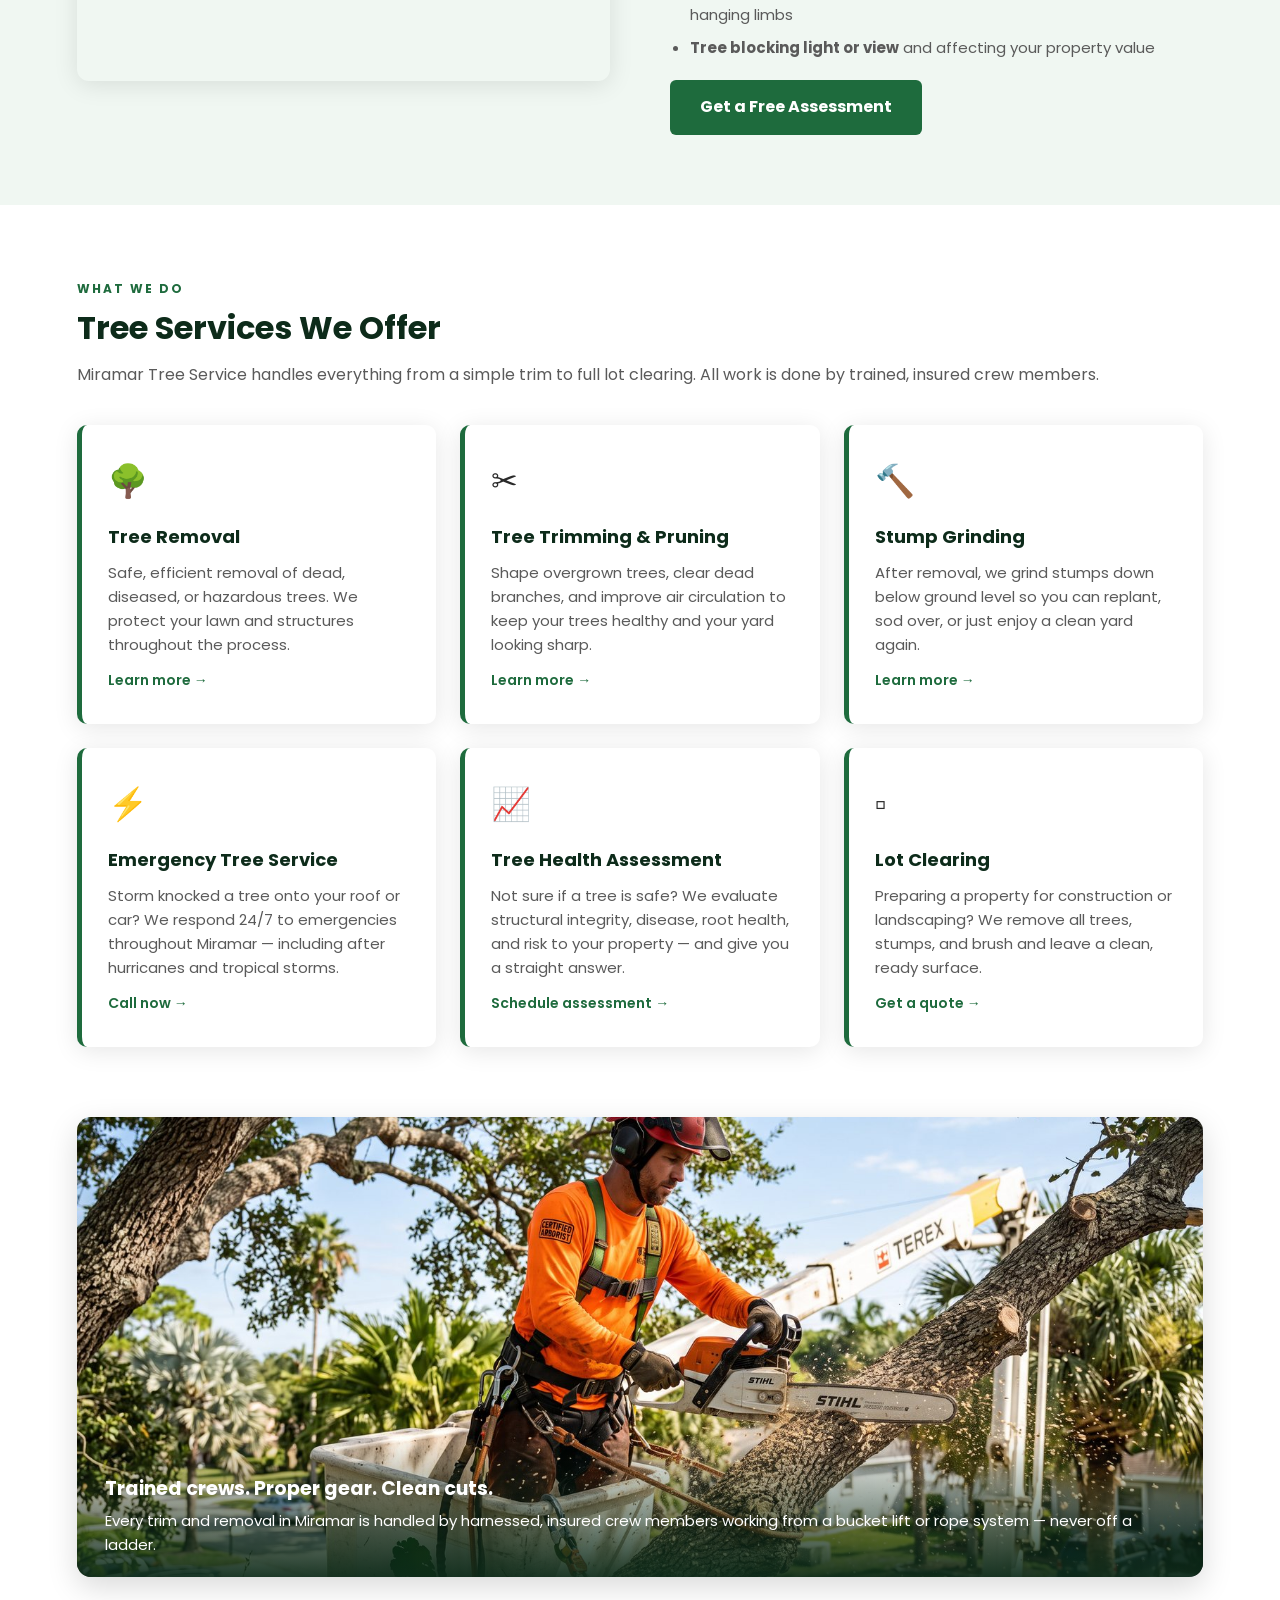
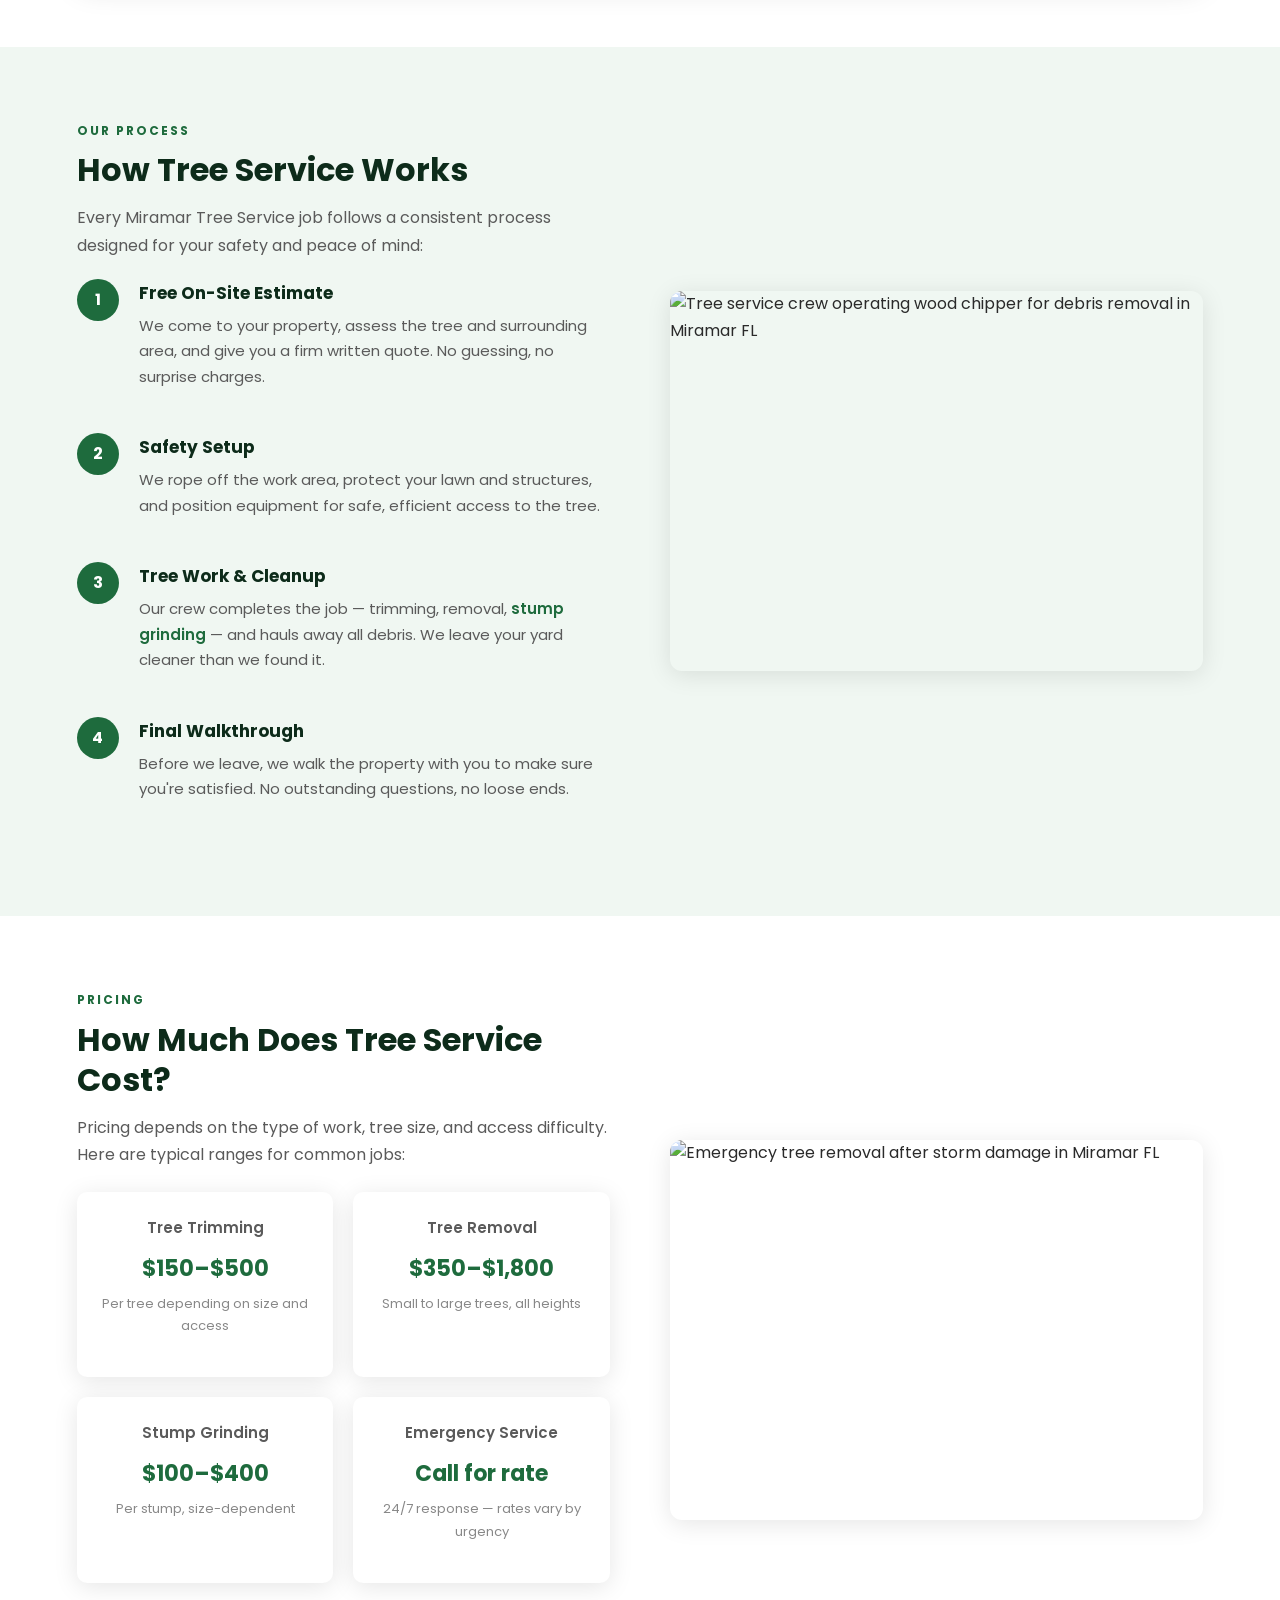
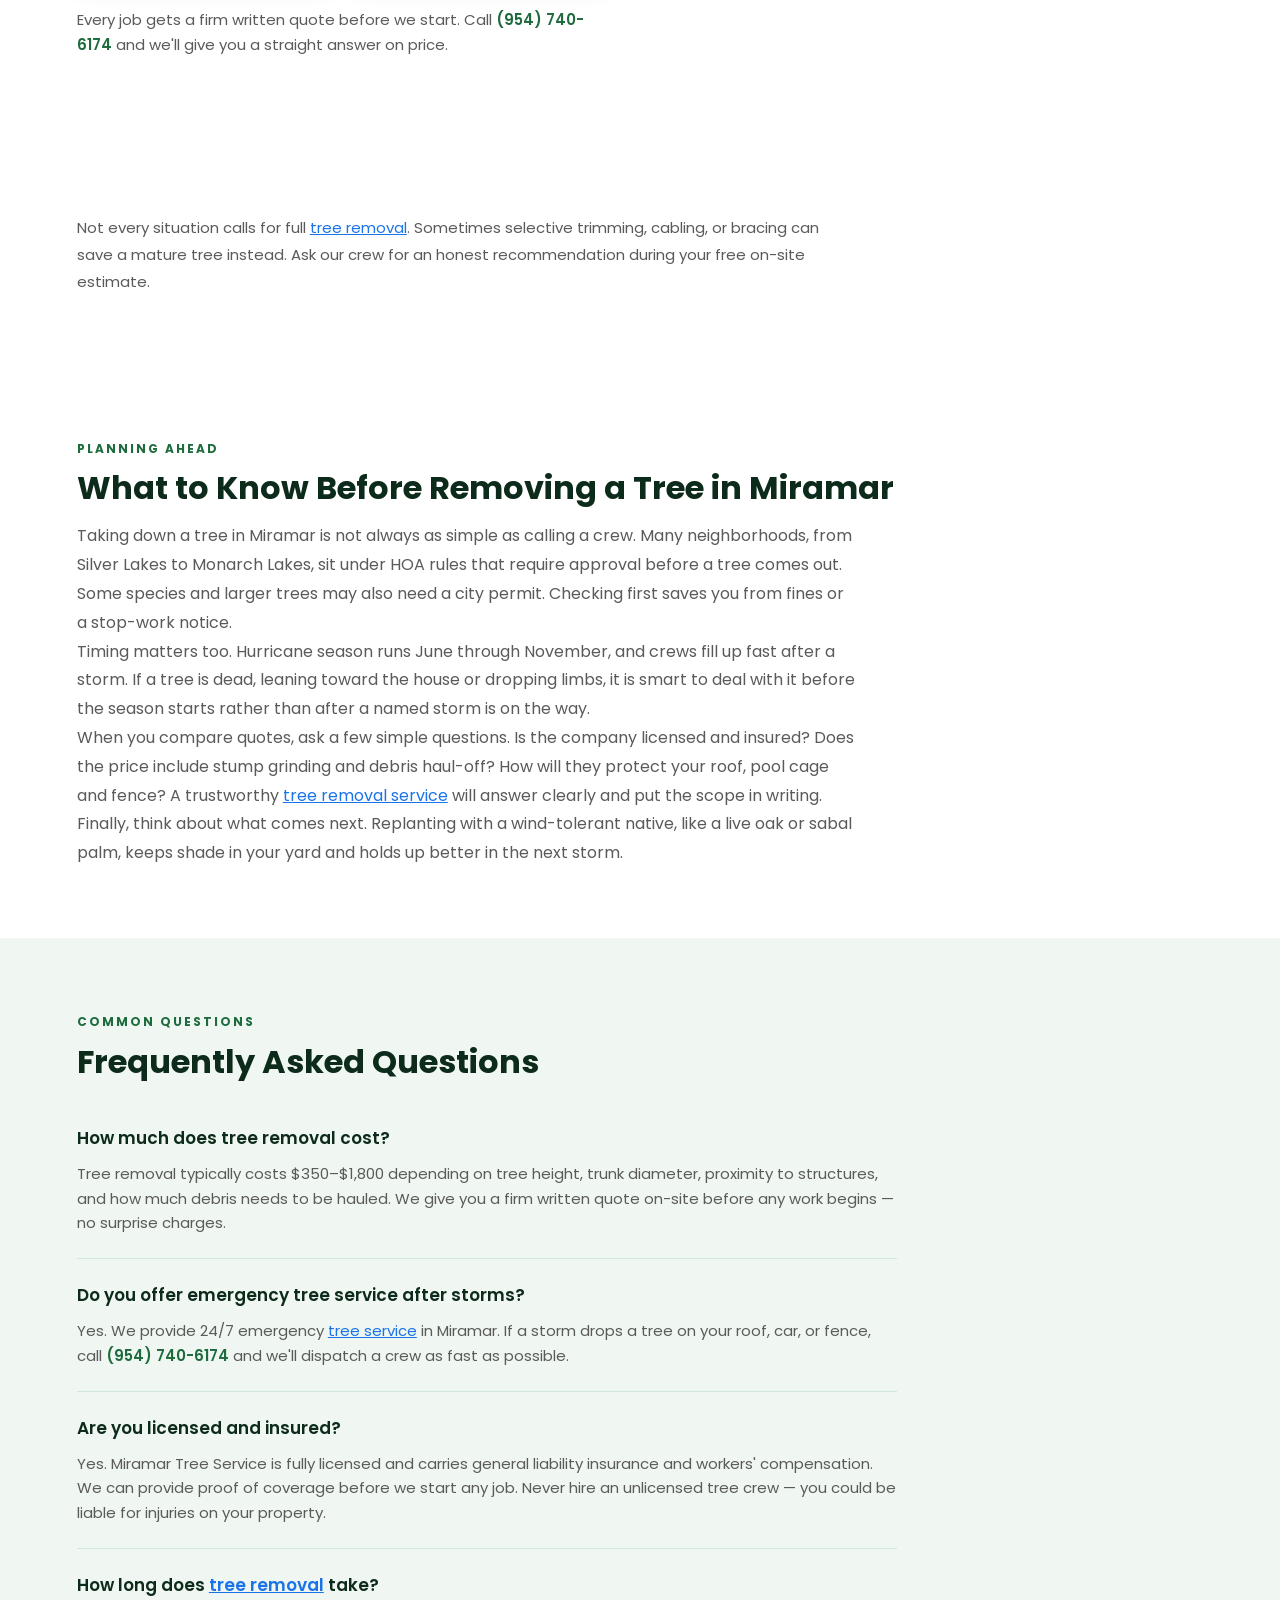
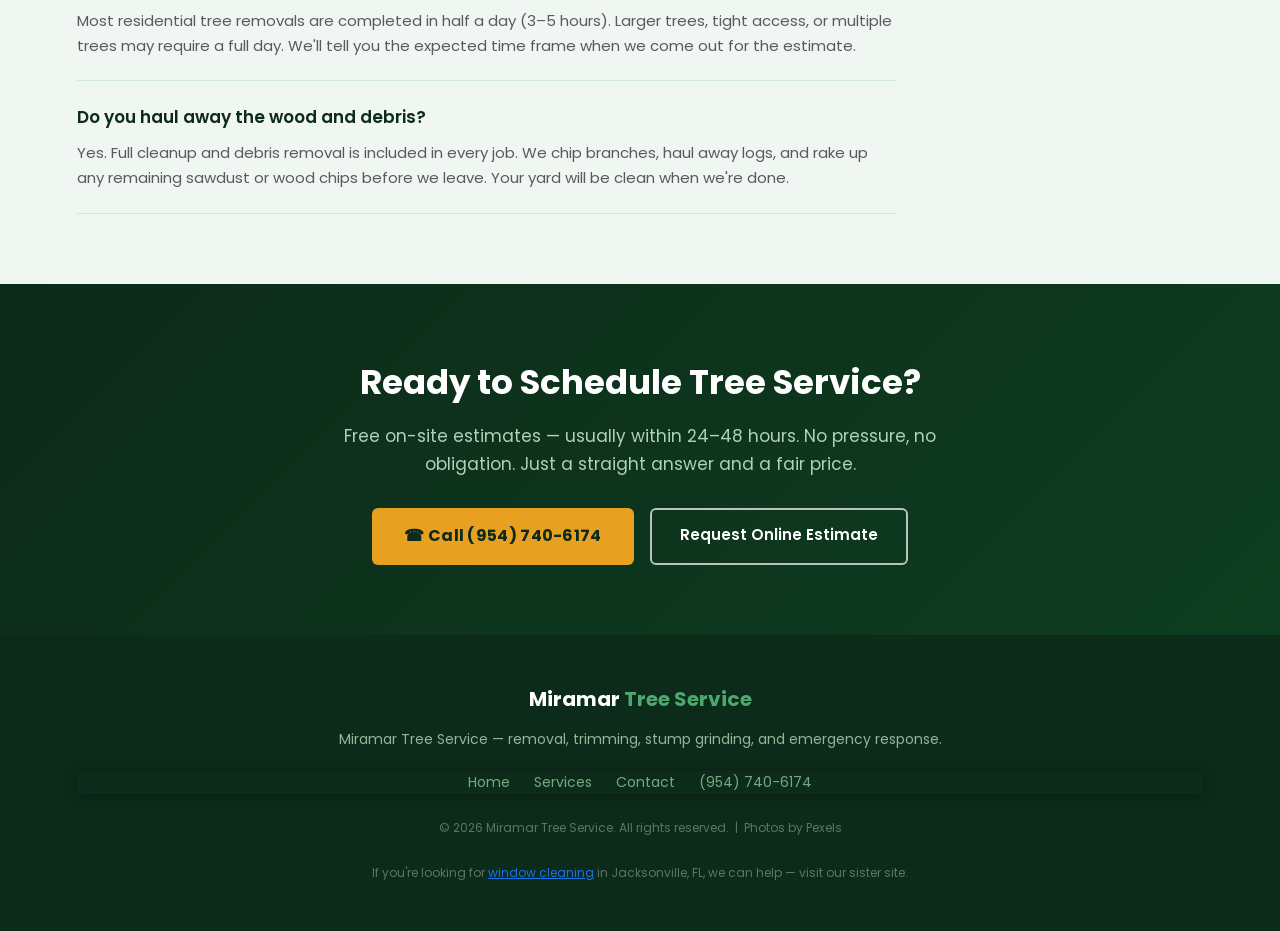
==== commit 8fd74f12: "Add backlinks to norwalktreeservicepros.com, strongsvilletreeservice.com (circles #174, #176)" ====
--- a/index.html
+++ b/index.html
@@ -6,6 +6,7 @@
 <meta charset="utf-8"/>
 <meta content="width=device-width, initial-scale=1.0" name="viewport"/>
 <title>Tree Service in Miramar, FL | Free Estimates</title>
+  <meta name="google-site-verification" content="8ldo_cOB3PjKwefNeE7eK04d0We5heWQhKlo-YIsh4w" />
 <meta content="Tree service in Miramar, FL. Removal, trimming, stump grinding, and storm response. Licensed and insured. Call (954) 740-6174." name="description"/>
 <link href="/favicon-32x32.png" rel="icon" sizes="32x32" type="image/png"/>
 <link href="/favicon-16x16.png" rel="icon" sizes="16x16" type="image/png"/>
@@ -110,7 +111,7 @@
 <section>
 <span class="section-label">About Us</span>
 <h2 class="section-title">About Miramar Tree Service</h2>
-<p style="color: var(--muted); font-size: 16px; max-width: 780px; line-height: 1.8;">Miramar Tree Service handles the full range of <a href="https://www.wilsonnctreeservice.com/" rel="noopener" style="color: #1a73e8; text-decoration: underline;" target="_blank">tree care</a> — from routine trimming and shaping to complete removal of dead or storm-damaged trees. South Florida's subtropical climate produces fast-growing trees that can quickly become hazards when they're not properly maintained. Our licensed arborists don't just cut trees — they assess each tree's health, identify risks, and recommend the safest and most cost-effective approach for your property. When homeowners look for a tree service near me or a qualified arborist near me, local knowledge and proper licensing are what separate a professional crew from someone with a chainsaw and a truck. For homeowners outside our area, we also recommend trusted partners like this <a href="https://www.treecarenorfolk.com/" rel="noopener" style="color: #1a73e8; text-decoration: underline;" target="_blank">tree service</a> in Norfolk and this <a href="https://www.bestlexingtontreeservice.com/" rel="noopener" style="color: #1a73e8; text-decoration: underline;" target="_blank">tree service</a> in Lexington.</p>
+<p style="color: var(--muted); font-size: 16px; max-width: 780px; line-height: 1.8;">Miramar Tree Service handles the full range of <a href="https://www.wilsonnctreeservice.com/" rel="noopener" style="color: #1a73e8; text-decoration: underline;" target="_blank">tree care</a> — from routine trimming and shaping to complete removal of dead or storm-damaged trees. South Florida's subtropical climate produces fast-growing trees that can quickly become hazards when they're not properly maintained. Our licensed arborists don't just cut trees — they assess each tree's health, identify risks, and recommend the safest and most cost-effective approach for your property. When homeowners look for a <a href="https://www.strongsvilletreeservice.com/" style="color: #1a73e8; text-decoration: underline;">tree service</a> near me or a qualified arborist near me, local knowledge and proper licensing are what separate a professional crew from someone with a chainsaw and a truck. For homeowners outside our area, we also recommend trusted partners like this <a href="https://www.treecarenorfolk.com/" rel="noopener" style="color: #1a73e8; text-decoration: underline;" target="_blank">tree service</a> in Norfolk and this <a href="https://www.bestlexingtontreeservice.com/" rel="noopener" style="color: #1a73e8; text-decoration: underline;" target="_blank">tree service</a> in Lexington.</p>
 </section>
 <!-- SECTION 2: When Do You Need Tree Service? — with Photo 2 -->
 <section class="bg-light">
@@ -273,6 +274,15 @@
 <!-- SECTION 5B: Additional Resource -->
 <section>
 <p style="color: var(--muted); font-size: 15px; max-width: 780px; line-height: 1.8;">Not every situation calls for full <a href="http://www.tauntontreecare.com/" rel="noopener" style="color: #1a73e8; text-decoration: underline;" target="_blank">tree removal</a>. Sometimes selective trimming, cabling, or bracing can save a mature tree instead. Ask our crew for an honest recommendation during your free on-site estimate.</p>
+</section>
+<!-- SECTION 5C: Removal Planning -->
+<section>
+<span class="section-label">Planning Ahead</span>
+<h2 class="section-title">What to Know Before Removing a Tree in Miramar</h2>
+<p style="color: var(--muted); font-size: 16px; max-width: 780px; line-height: 1.8;">Taking down a tree in Miramar is not always as simple as calling a crew. Many neighborhoods, from Silver Lakes to Monarch Lakes, sit under HOA rules that require approval before a tree comes out. Some species and larger trees may also need a city permit. Checking first saves you from fines or a stop-work notice.</p>
+<p style="color: var(--muted); font-size: 16px; max-width: 780px; line-height: 1.8;">Timing matters too. Hurricane season runs June through November, and crews fill up fast after a storm. If a tree is dead, leaning toward the house or dropping limbs, it is smart to deal with it before the season starts rather than after a named storm is on the way.</p>
+<p style="color: var(--muted); font-size: 16px; max-width: 780px; line-height: 1.8;">When you compare quotes, ask a few simple questions. Is the company licensed and insured? Does the price include stump grinding and debris haul-off? How will they protect your roof, pool cage and fence? A trustworthy <a href="https://norwalktreeservicepros.com/" style="color: #1a73e8; text-decoration: underline;">tree removal service</a> will answer clearly and put the scope in writing.</p>
+<p style="color: var(--muted); font-size: 16px; max-width: 780px; line-height: 1.8;">Finally, think about what comes next. Replanting with a wind-tolerant native, like a live oak or sabal palm, keeps shade in your yard and holds up better in the next storm.</p>
 </section>
 <!-- SECTION 6: FAQ -->
 <section class="bg-light">
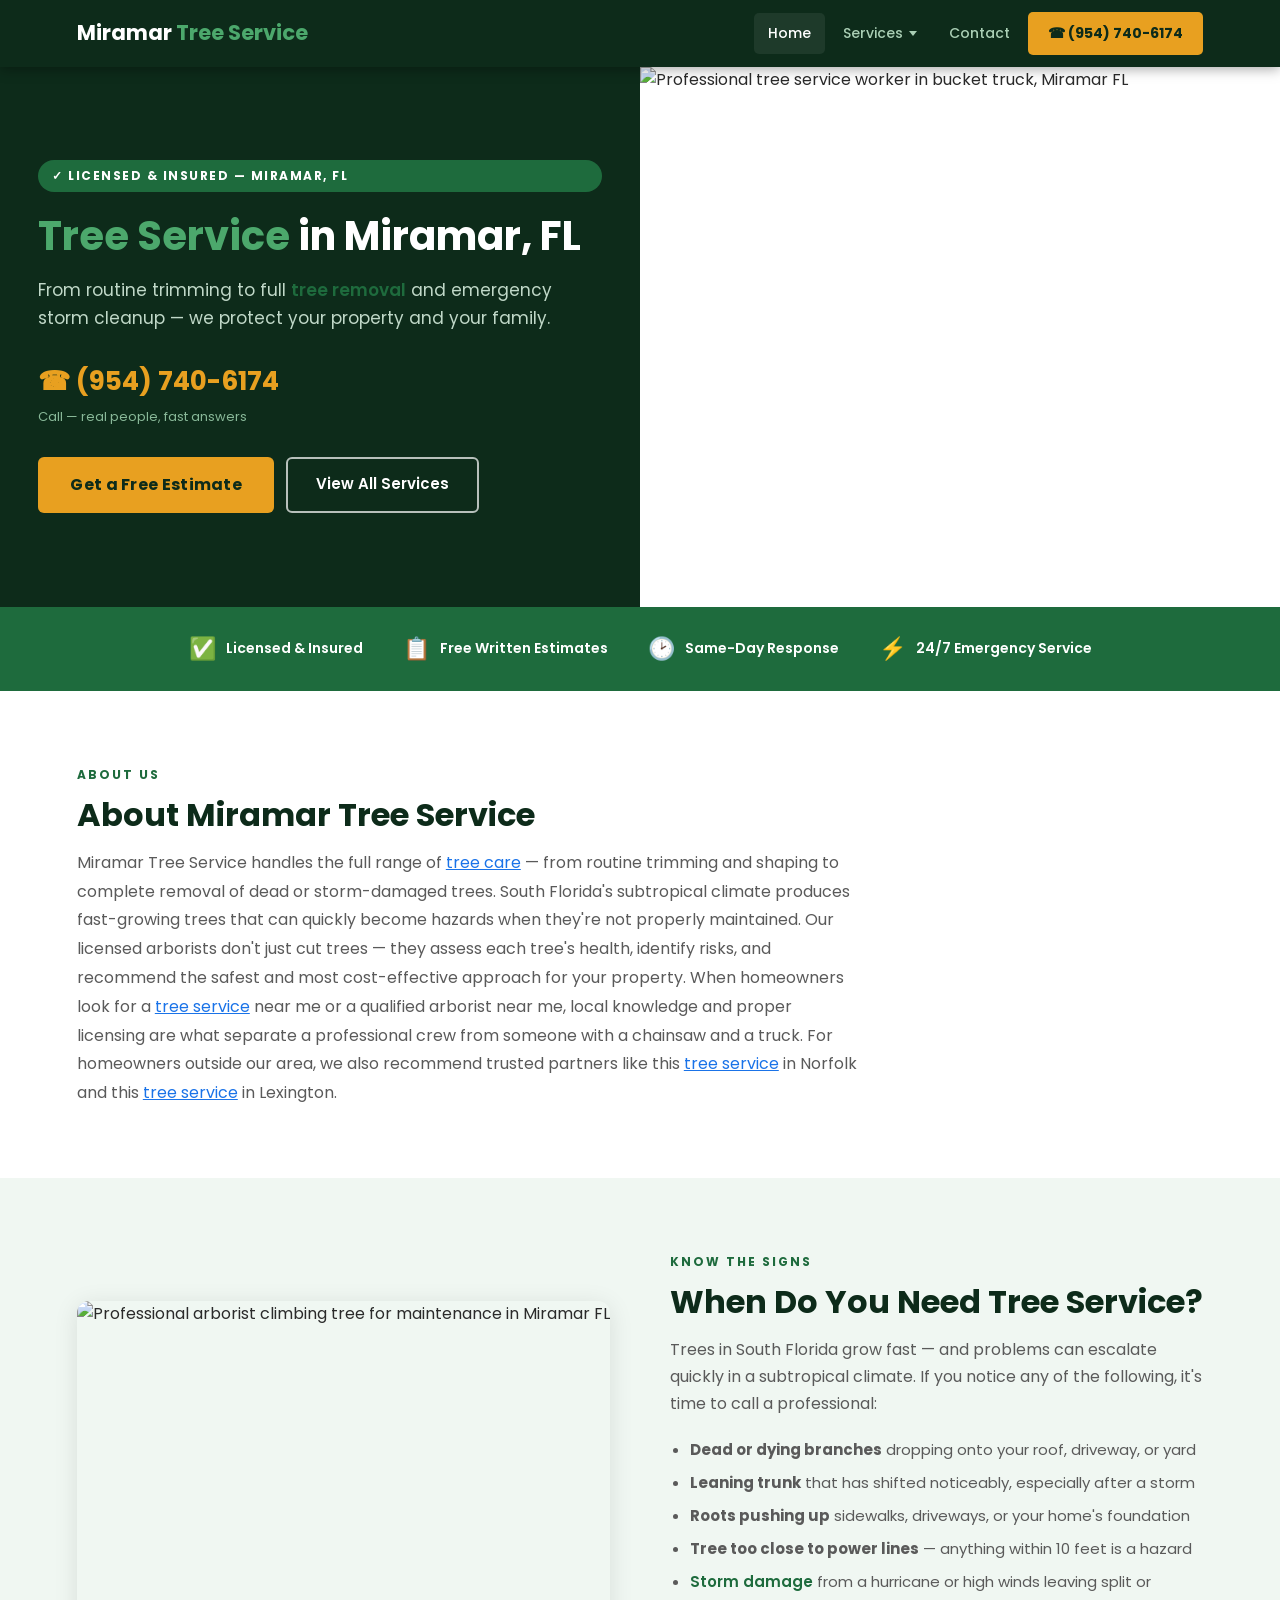
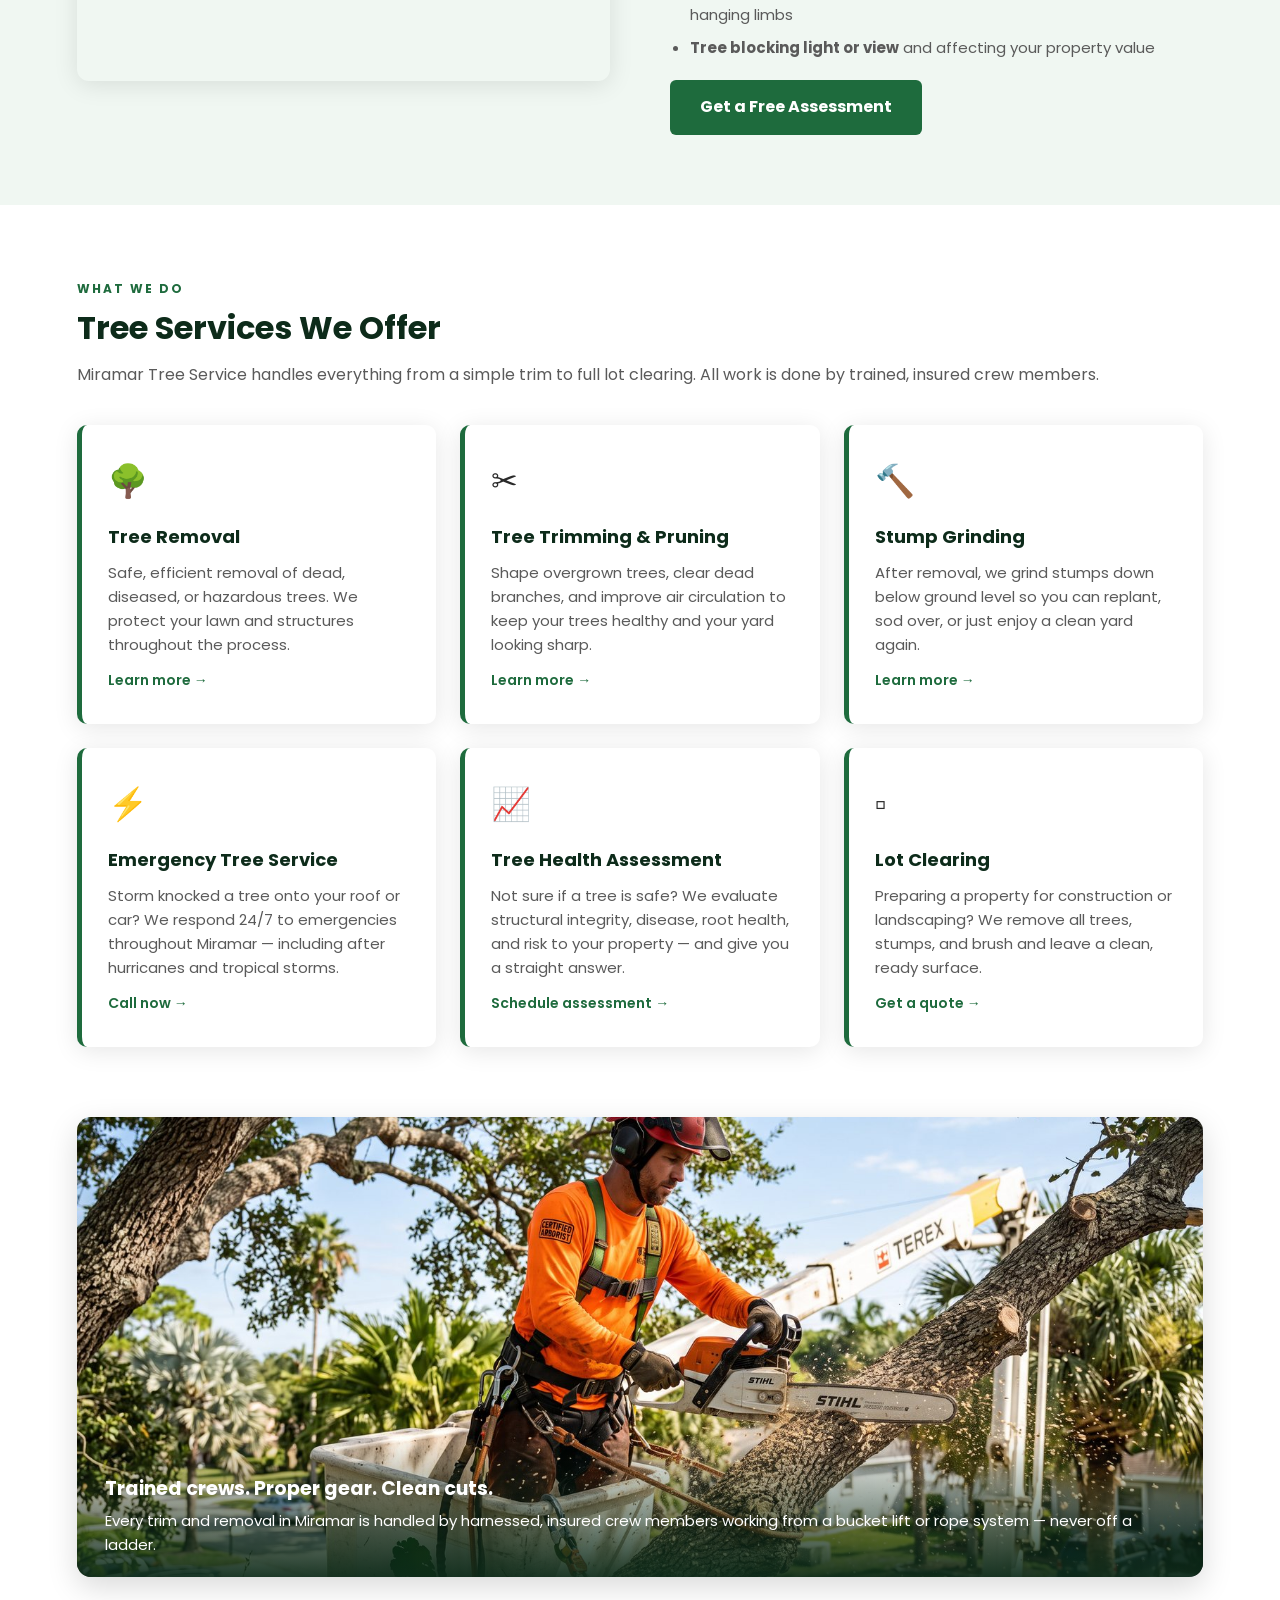
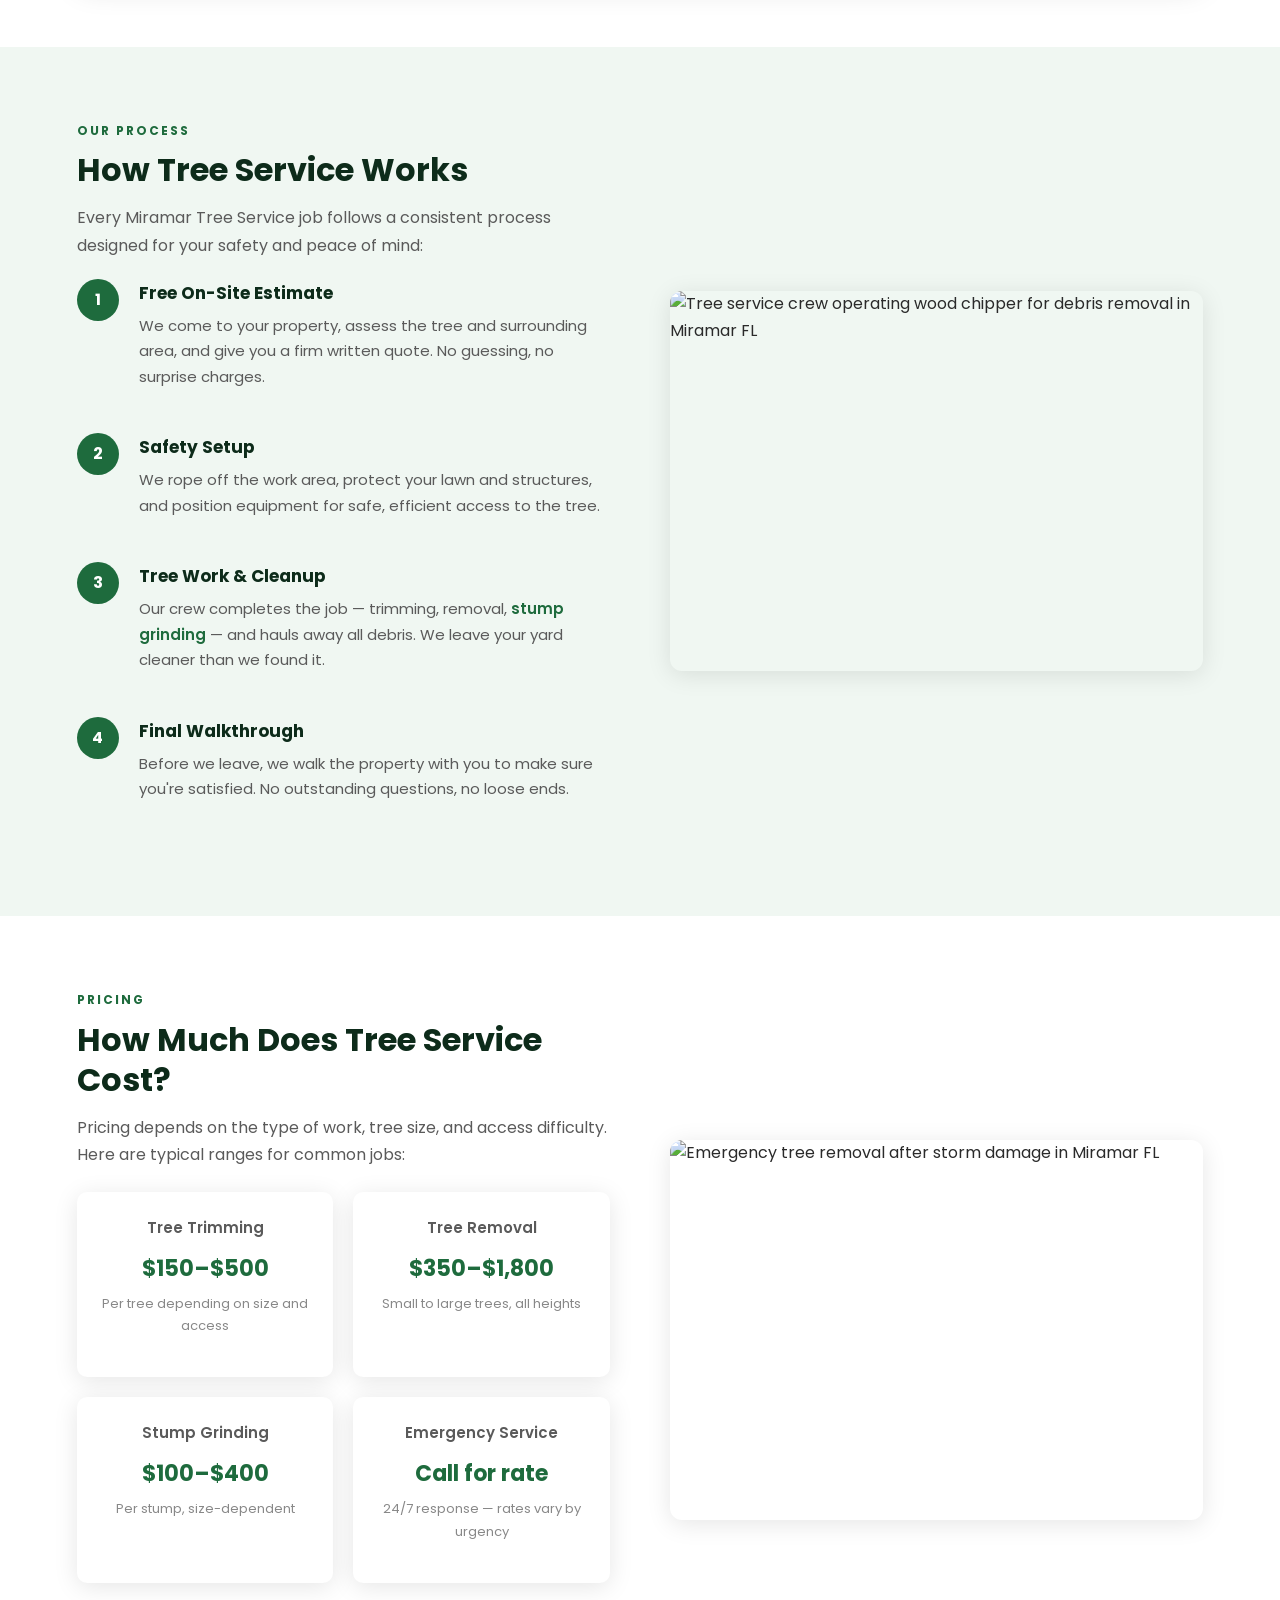
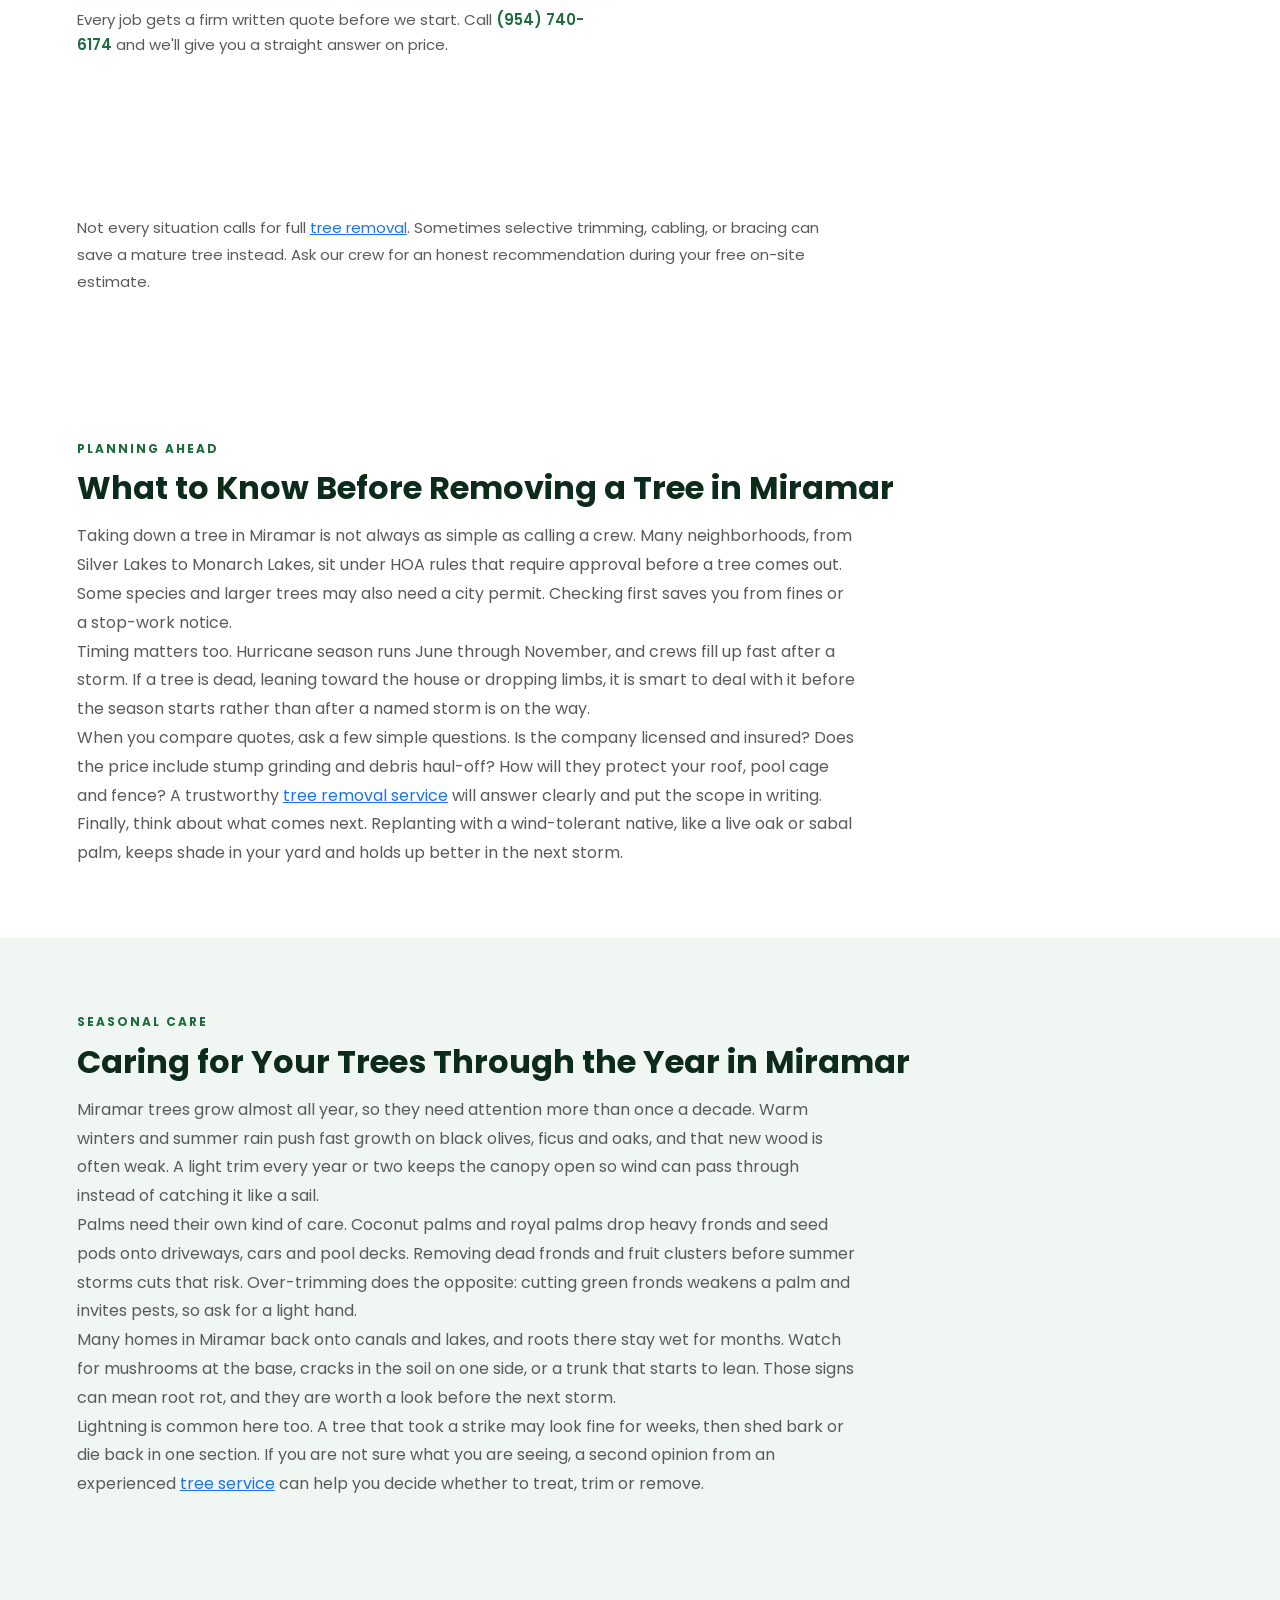
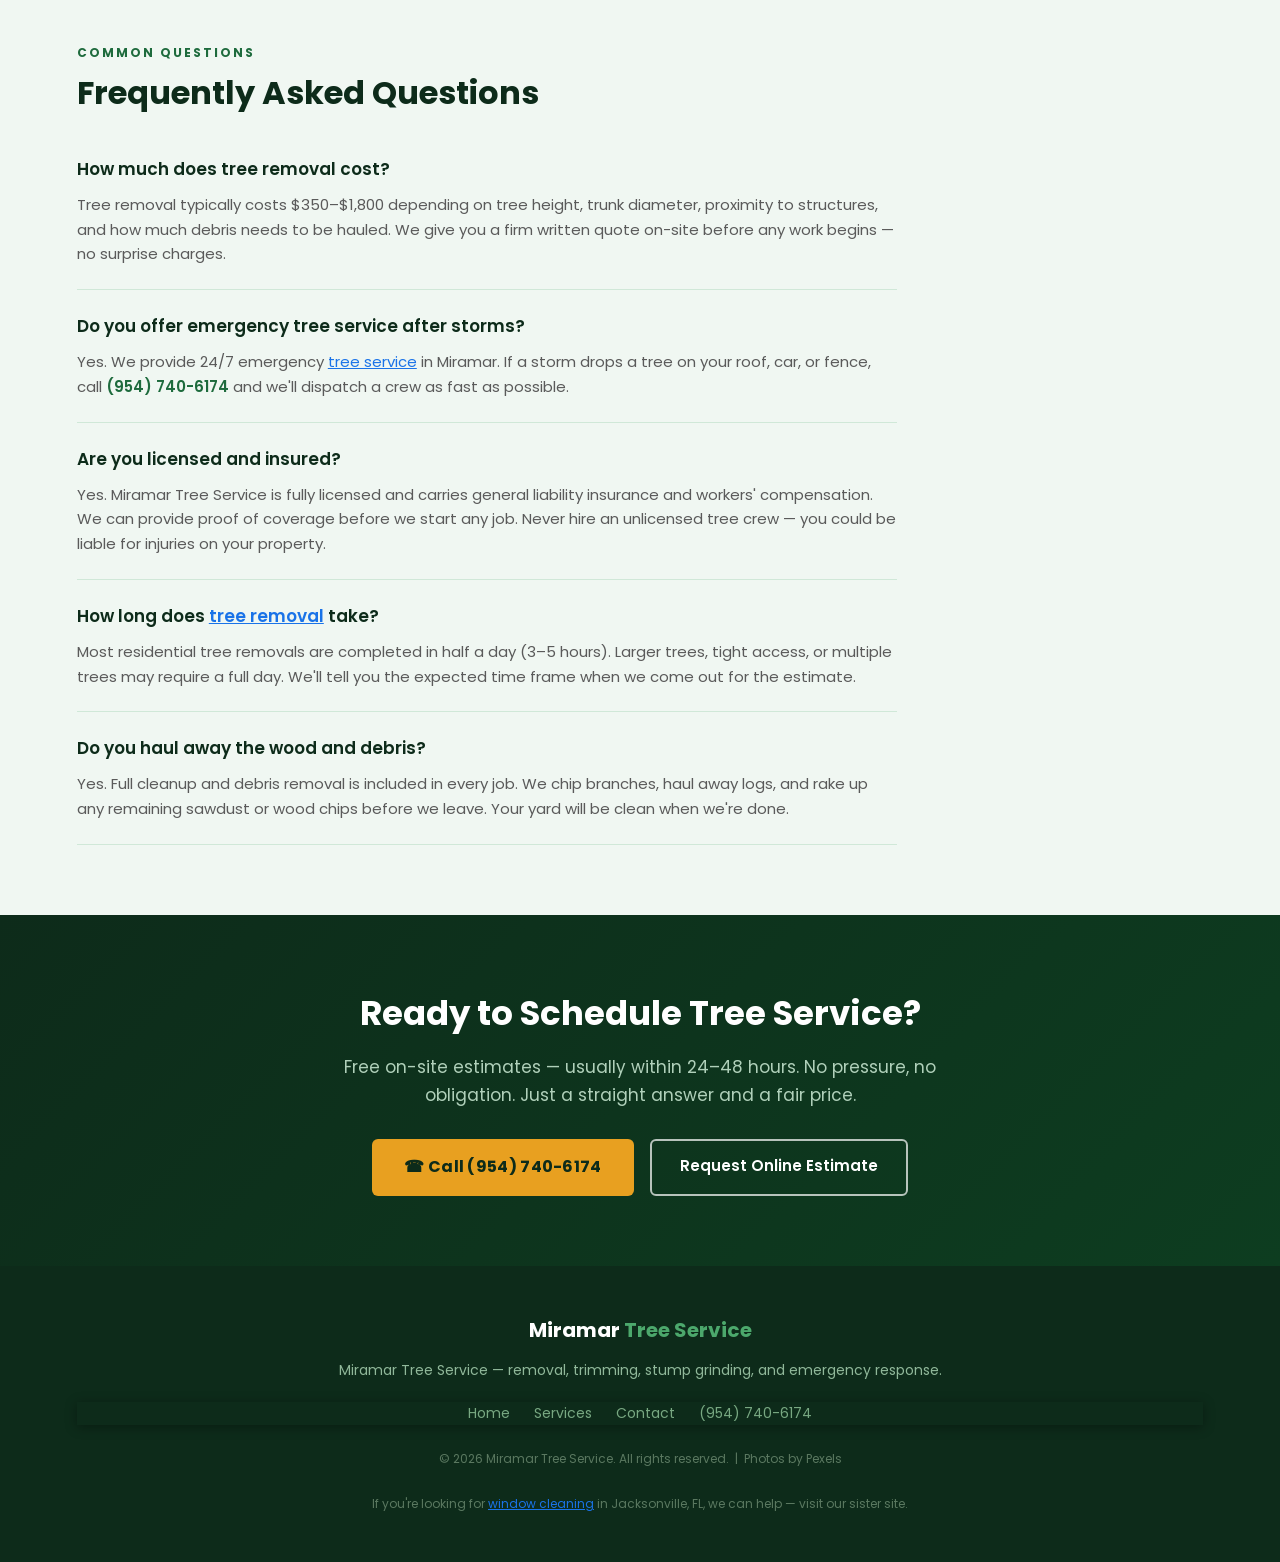
==== commit ff62baca: "Add backlink to eastlaketreecare.com (circle #165)" ====
--- a/index.html
+++ b/index.html
@@ -284,6 +284,15 @@
 <p style="color: var(--muted); font-size: 16px; max-width: 780px; line-height: 1.8;">When you compare quotes, ask a few simple questions. Is the company licensed and insured? Does the price include stump grinding and debris haul-off? How will they protect your roof, pool cage and fence? A trustworthy <a href="https://norwalktreeservicepros.com/" style="color: #1a73e8; text-decoration: underline;">tree removal service</a> will answer clearly and put the scope in writing.</p>
 <p style="color: var(--muted); font-size: 16px; max-width: 780px; line-height: 1.8;">Finally, think about what comes next. Replanting with a wind-tolerant native, like a live oak or sabal palm, keeps shade in your yard and holds up better in the next storm.</p>
 </section>
+<!-- SECTION 5D: Year-Round Care -->
+<section class="bg-light">
+<span class="section-label">Seasonal Care</span>
+<h2 class="section-title">Caring for Your Trees Through the Year in Miramar</h2>
+<p style="color: var(--muted); font-size: 16px; max-width: 780px; line-height: 1.8;">Miramar trees grow almost all year, so they need attention more than once a decade. Warm winters and summer rain push fast growth on black olives, ficus and oaks, and that new wood is often weak. A light trim every year or two keeps the canopy open so wind can pass through instead of catching it like a sail.</p>
+<p style="color: var(--muted); font-size: 16px; max-width: 780px; line-height: 1.8;">Palms need their own kind of care. Coconut palms and royal palms drop heavy fronds and seed pods onto driveways, cars and pool decks. Removing dead fronds and fruit clusters before summer storms cuts that risk. Over-trimming does the opposite: cutting green fronds weakens a palm and invites pests, so ask for a light hand.</p>
+<p style="color: var(--muted); font-size: 16px; max-width: 780px; line-height: 1.8;">Many homes in Miramar back onto canals and lakes, and roots there stay wet for months. Watch for mushrooms at the base, cracks in the soil on one side, or a trunk that starts to lean. Those signs can mean root rot, and they are worth a look before the next storm.</p>
+<p style="color: var(--muted); font-size: 16px; max-width: 780px; line-height: 1.8;">Lightning is common here too. A tree that took a strike may look fine for weeks, then shed bark or die back in one section. If you are not sure what you are seeing, a second opinion from an experienced <a href="https://www.eastlaketreecare.com/" style="color: #1a73e8; text-decoration: underline;">tree service</a> can help you decide whether to treat, trim or remove.</p>
+</section>
 <!-- SECTION 6: FAQ -->
 <section class="bg-light">
 <span class="section-label">Common Questions</span>
